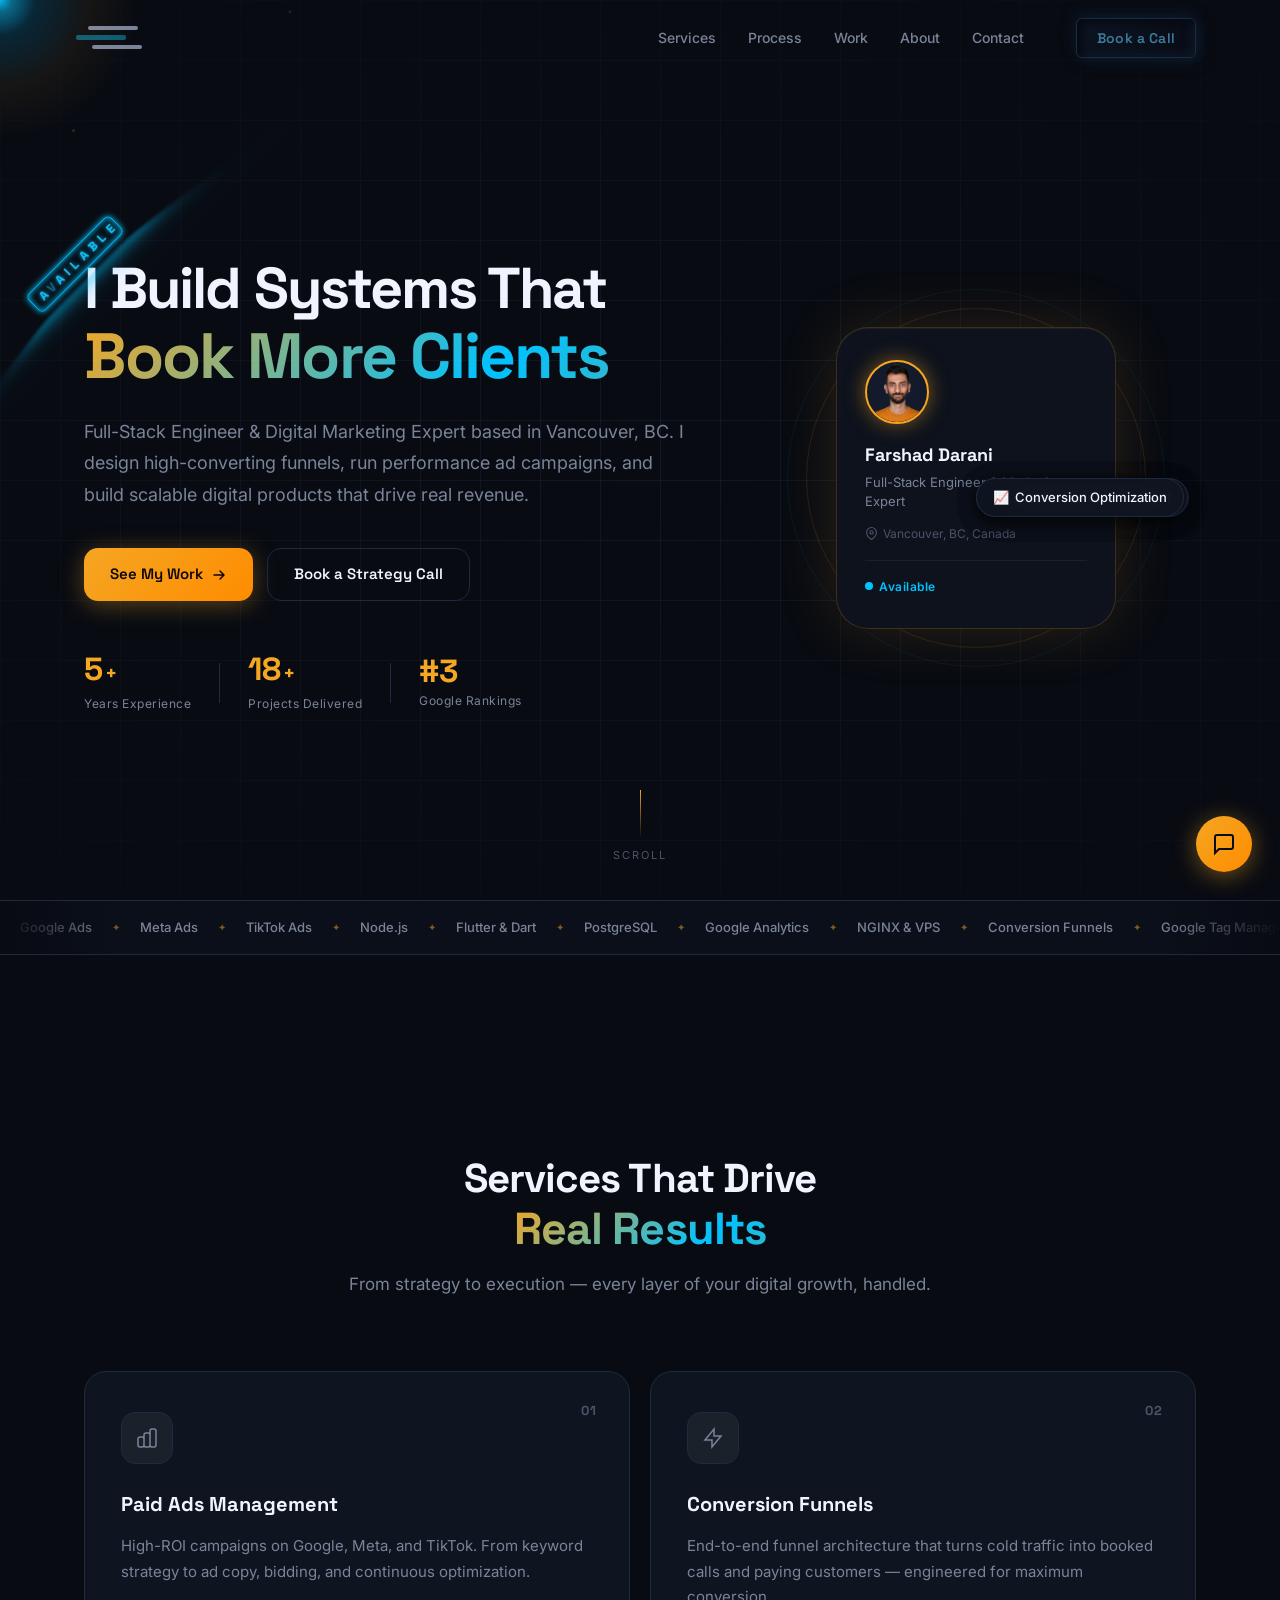
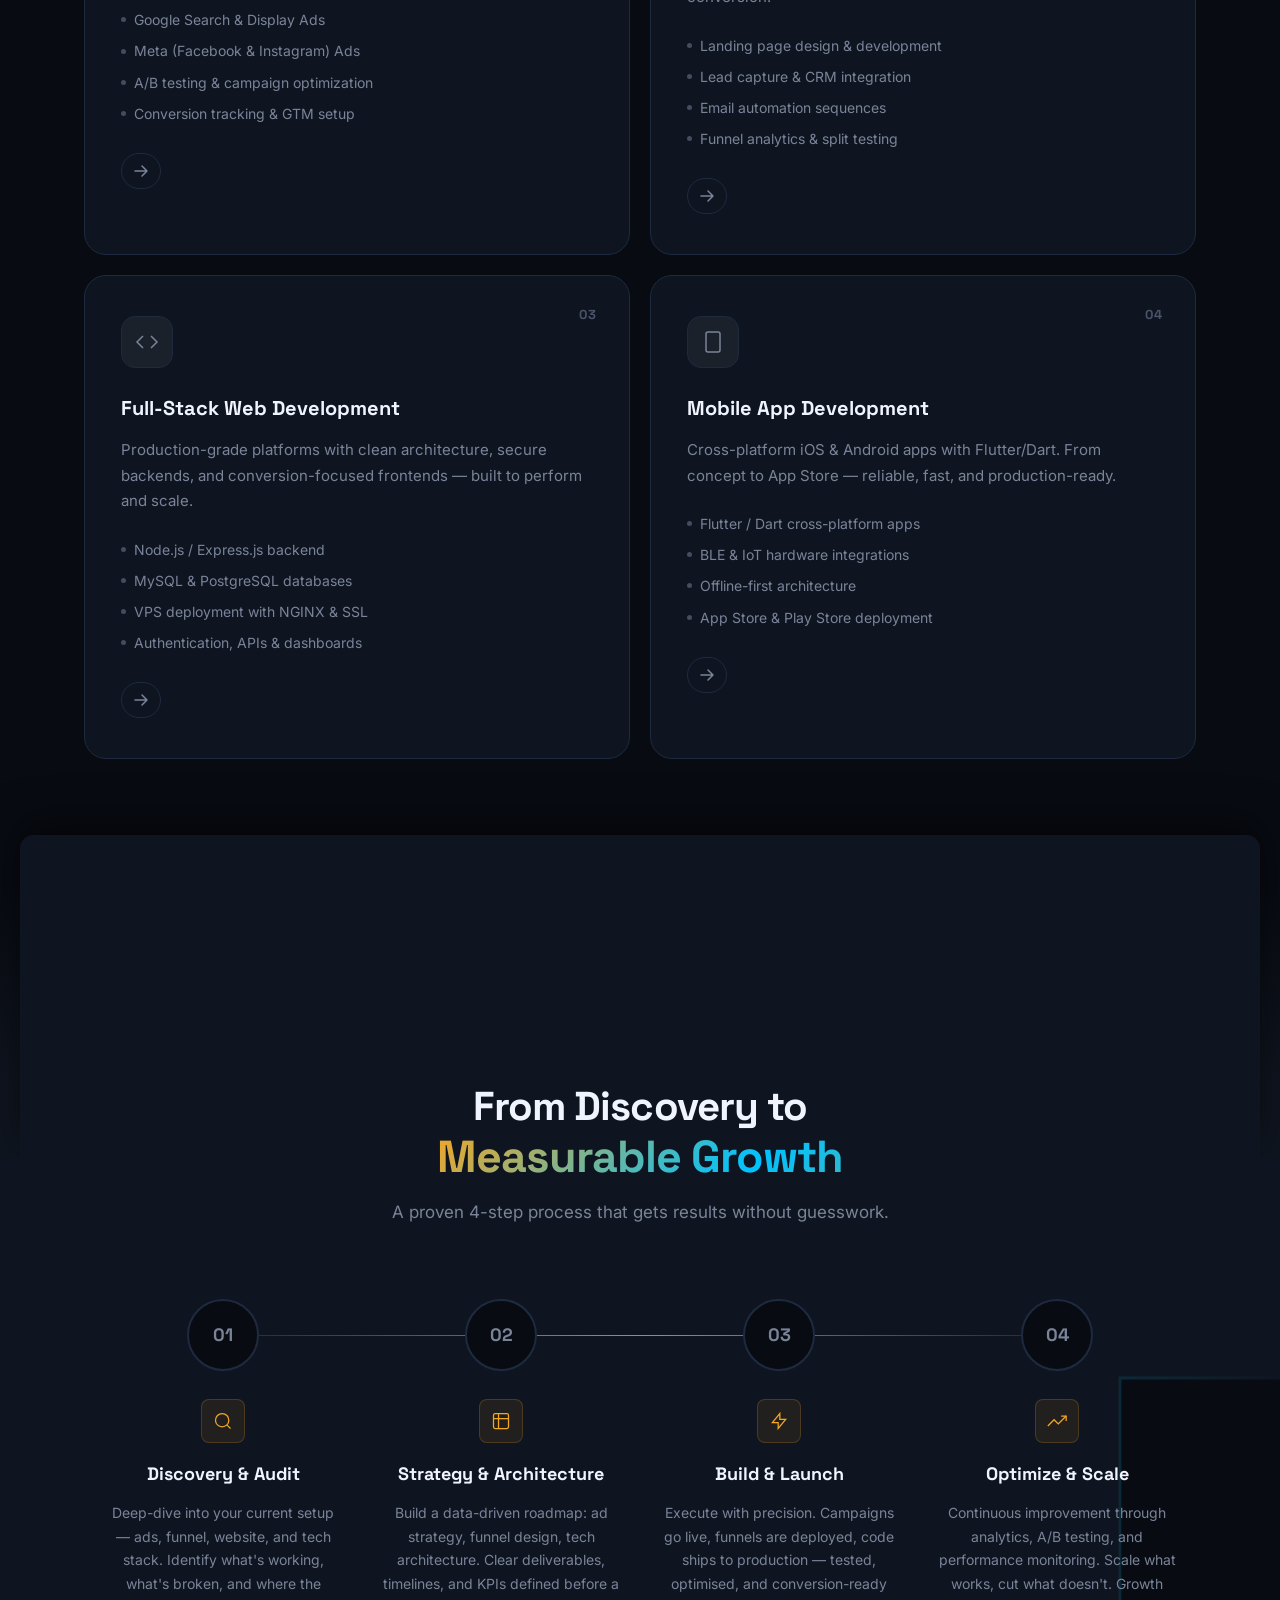
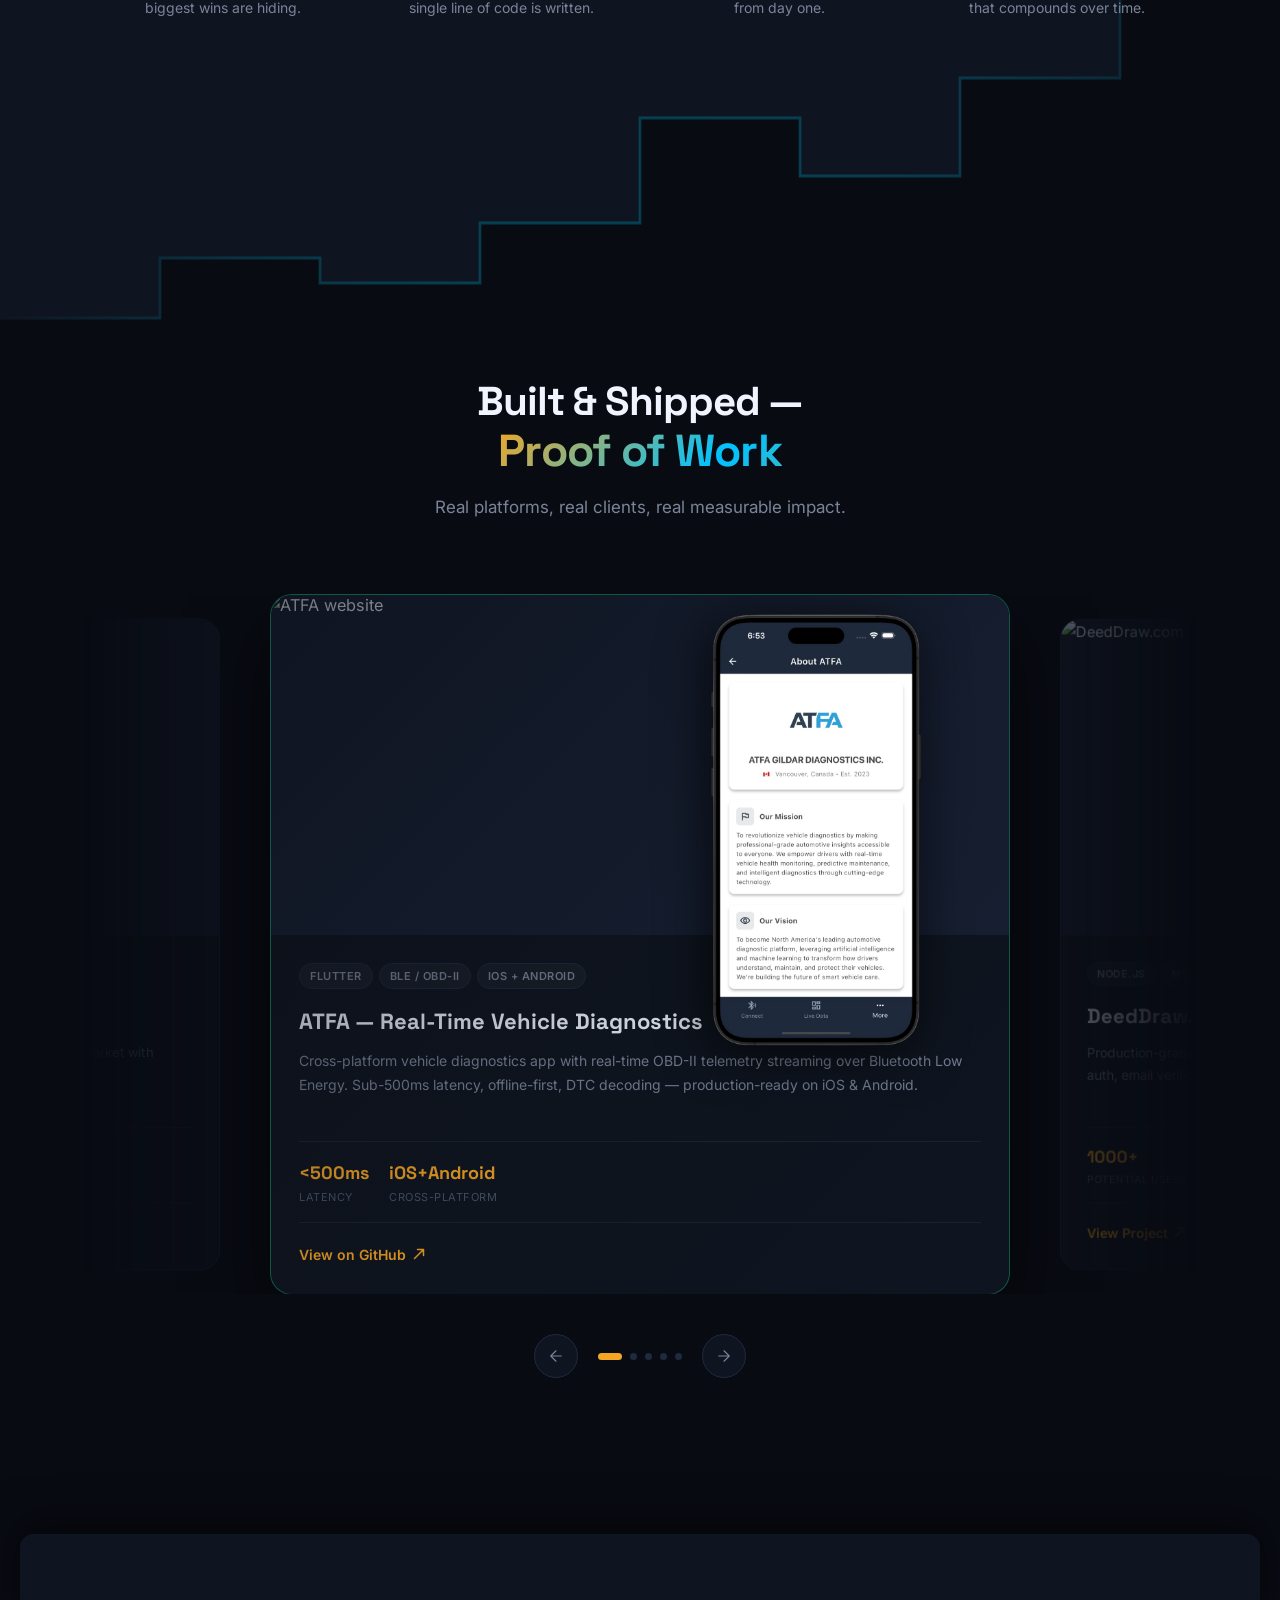
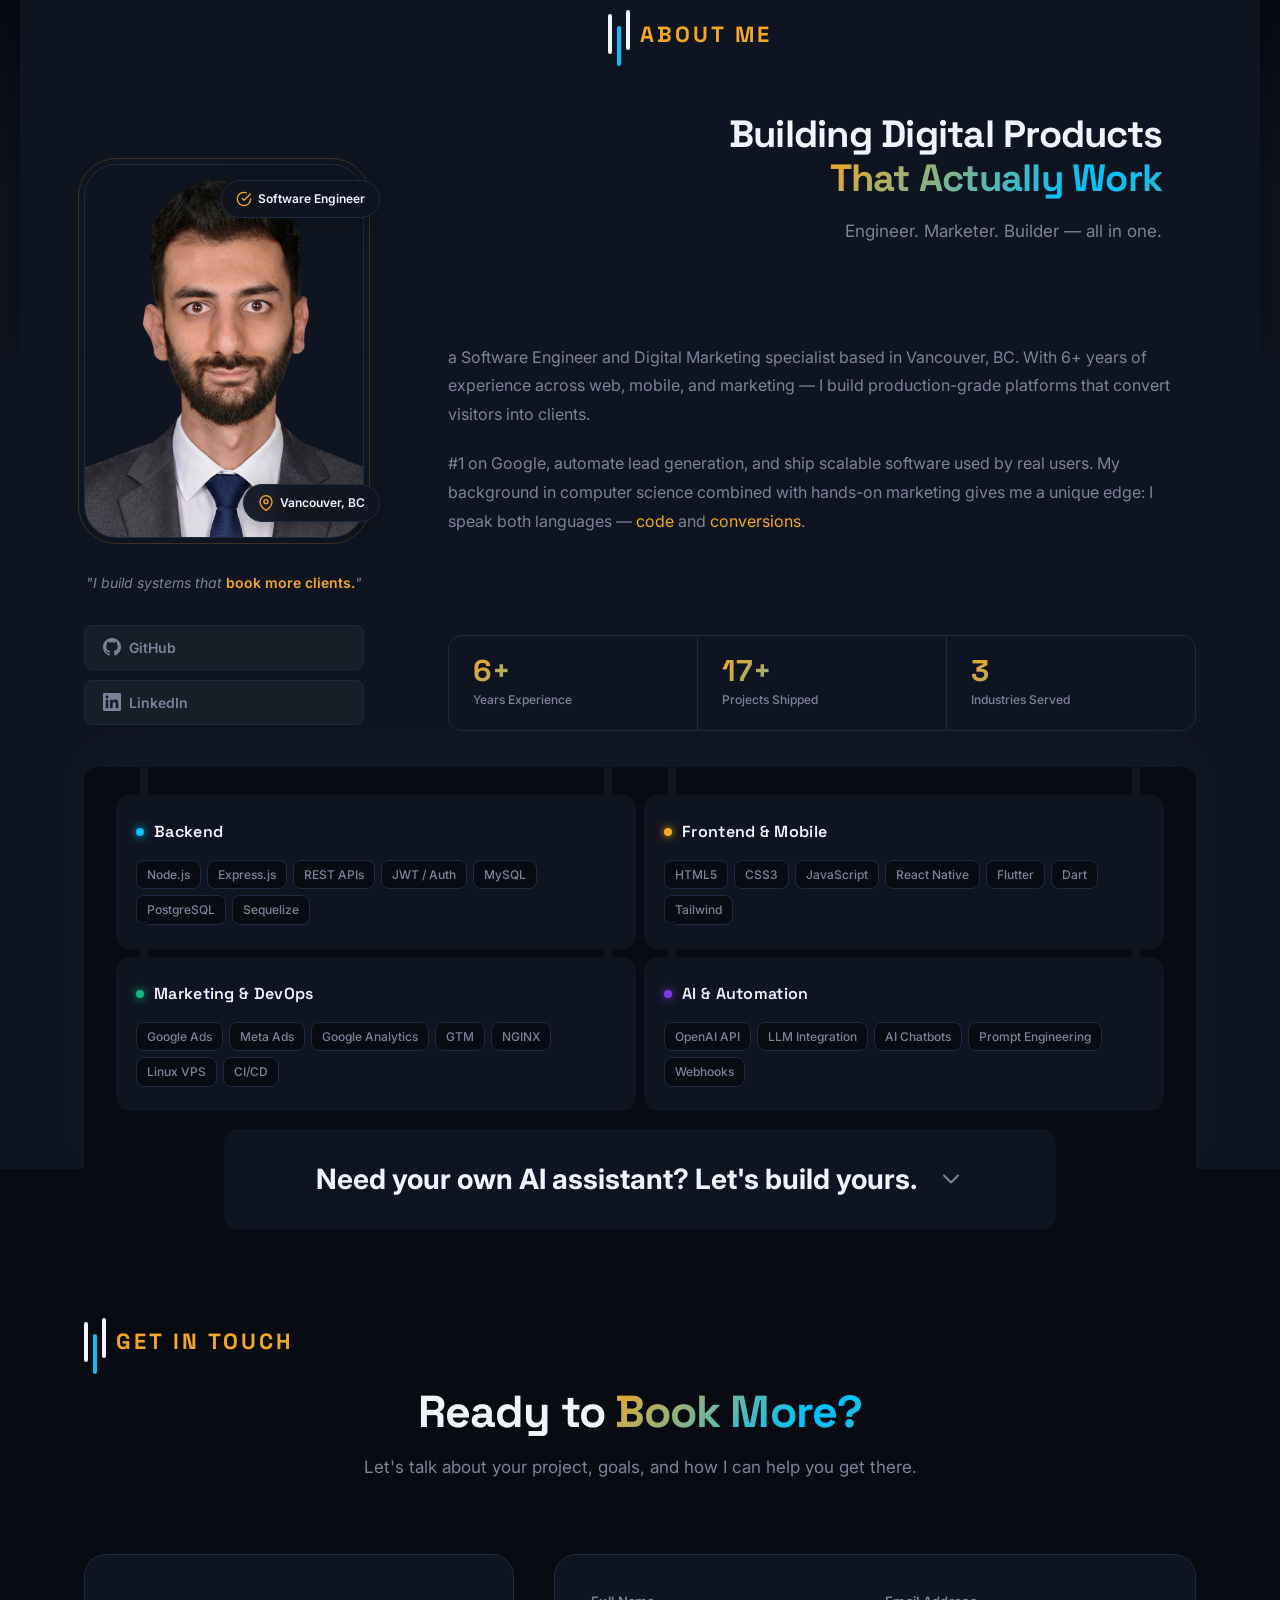
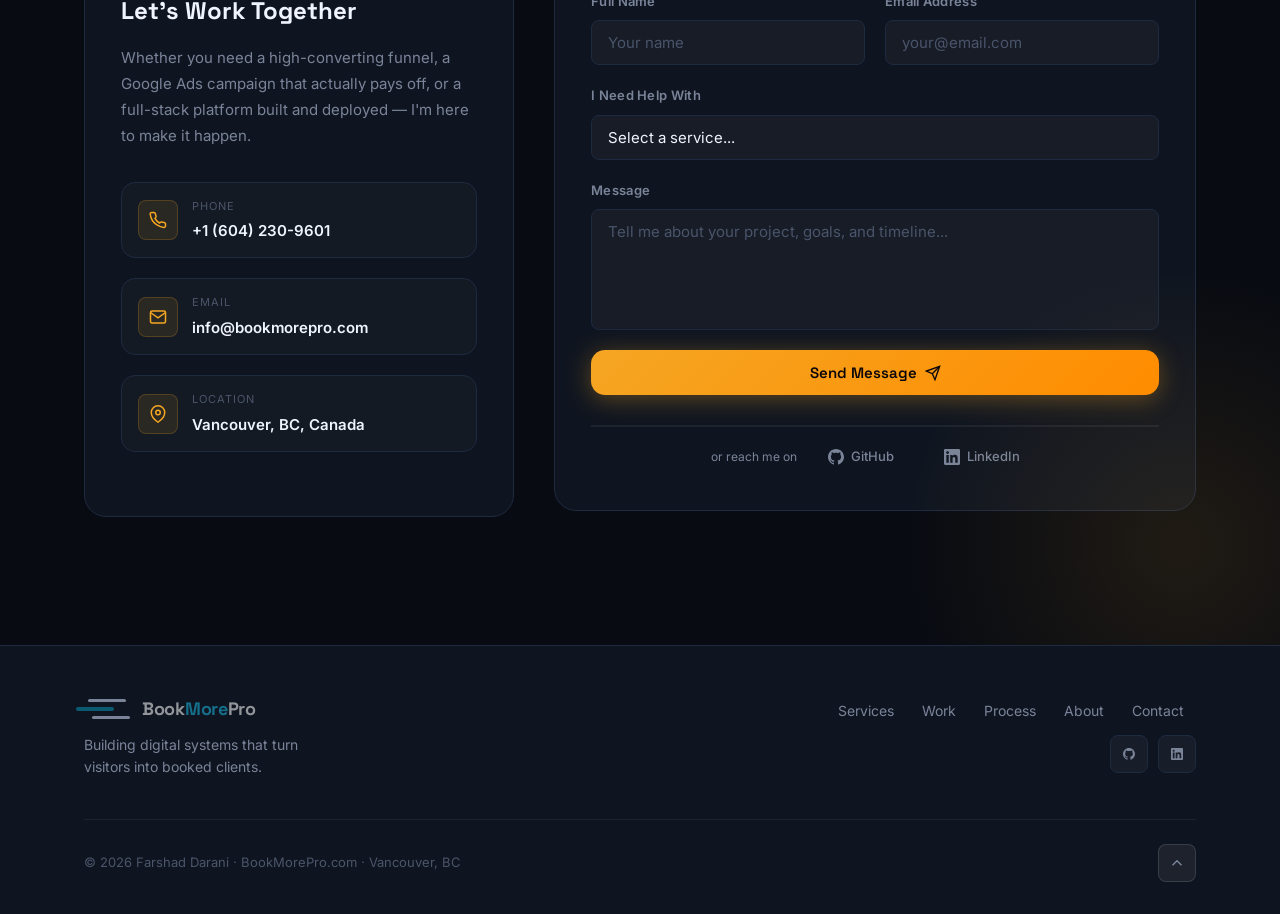
==== index.html @ 4f24ea34 "SEO: sharper title/description, og:site_name 'Book More Pro', JSON-LD structured data" ====
<!DOCTYPE html>
<html lang="en">
<head>
    <meta charset="UTF-8">
    <meta name="viewport" content="width=device-width, initial-scale=1.0">

    <!-- ── Primary SEO ── -->
    <title>BookMorePro | Convert Visitors Into Booked Clients — Vancouver</title>
    <meta name="description" content="Full-Stack Engineer & Digital Marketing Expert in Vancouver, BC. Google Ads campaigns, conversion funnels, web & mobile platforms, and AI integrations — built to grow your bookings.">
    <meta name="keywords" content="Full-Stack Developer Vancouver, Digital Marketing Expert, Google Ads Management, Conversion Funnel, React Native, Flutter, Node.js, AI Chatbot, BookMorePro">
    <meta name="author" content="Farshad Darani">
    <meta name="robots" content="index, follow">
    <link rel="canonical" href="https://bookmorepro.com/">

    <!-- ── Open Graph (Google, Facebook, LinkedIn preview) ── -->
    <meta property="og:type"         content="website">
    <meta property="og:url"          content="https://bookmorepro.com/">
    <meta property="og:title"        content="BookMorePro | Convert Visitors Into Booked Clients">
    <meta property="og:description"  content="Full-Stack Engineer & Digital Marketing Expert in Vancouver. Google Ads, funnels, web & mobile apps — engineered to grow your bookings.">
    <meta property="og:image"        content="https://bookmorepro.com/assets/images/og-image.png">
    <meta property="og:image:width"  content="1200">
    <meta property="og:image:height" content="630">
    <meta property="og:site_name"    content="Book More Pro">
    <meta property="og:locale"       content="en_CA">

    <!-- ── Twitter / X Card ── -->
    <meta name="twitter:card"        content="summary_large_image">
    <meta name="twitter:title"       content="BookMorePro | Convert Visitors Into Booked Clients">
    <meta name="twitter:description" content="Full-Stack Engineer & Digital Marketing Expert in Vancouver. Google Ads, funnels, web & mobile apps — engineered to grow your bookings.">
    <meta name="twitter:image"       content="https://bookmorepro.com/assets/images/og-image.png">

    <!-- ── Favicon ── -->
    <link rel="icon" type="image/svg+xml" href="assets/images/favicon.svg">
    <link rel="icon" type="image/png"     href="assets/images/favicon-32.png" sizes="32x32">
    <link rel="apple-touch-icon"          href="assets/images/favicon-180.png" sizes="180x180">
    <meta name="theme-color" content="#080B12">

    <!-- ── Structured Data — tells Google the site name and owner ── -->
    <script type="application/ld+json">
    {
      "@context": "https://schema.org",
      "@graph": [
        {
          "@type": "WebSite",
          "@id": "https://bookmorepro.com/#website",
          "name": "Book More Pro",
          "url": "https://bookmorepro.com/",
          "description": "Full-Stack Engineer & Digital Marketing Expert in Vancouver — Google Ads, funnels, web & mobile platforms built to grow your bookings."
        },
        {
          "@type": "Person",
          "@id": "https://bookmorepro.com/#person",
          "name": "Farshad Darani",
          "url": "https://bookmorepro.com/",
          "jobTitle": "Full-Stack Engineer & Digital Marketing Expert",
          "worksFor": { "@type": "Organization", "name": "Book More Pro" },
          "address": { "@type": "PostalAddress", "addressLocality": "Vancouver", "addressRegion": "BC", "addressCountry": "CA" },
          "sameAs": [
            "https://github.com/Farshad-Darani",
            "https://linkedin.com/in/farshad-darani"
          ]
        }
      ]
    }
    </script>

    <!-- Fonts -->
    <link rel="preconnect" href="https://fonts.googleapis.com">
    <link rel="preconnect" href="https://fonts.gstatic.com" crossorigin>
    <link href="https://fonts.googleapis.com/css2?family=Space+Grotesk:wght@300;400;500;600;700&family=Inter:wght@300;400;500;600&family=Bangers&display=swap" rel="stylesheet">

    <!-- AOS -->
    <link href="https://cdnjs.cloudflare.com/ajax/libs/aos/2.3.4/aos.css" rel="stylesheet">

    <!-- Styles -->
    <link rel="stylesheet" href="assets/css/style.css">
</head>
<body>

    <!-- Custom Cursor -->
    <div class="cursor" id="cursor"></div>
    <div class="cursor-follower" id="cursorFollower"></div>

    <!-- Page Loader -->
    <div class="loader" id="loader">
        <div class="loader__inner">
            <span class="loader__logo">BMP</span>
            <div class="loader__bar"><div class="loader__fill"></div></div>
        </div>
    </div>

    <!-- ============================================================
         NAVIGATION
    ============================================================ -->
    <nav class="nav" id="nav">
        <div class="container nav__container">
            <a href="#home" class="nav__logo">
                <div class="bar-logo">
                    <span class="bar-logo__bar"></span>
                    <span class="bar-logo__bar"></span>
                    <span class="bar-logo__bar"></span>
                </div>
            </a>
            <ul class="nav__links" id="navLinks">
                <li><a href="#services" class="nav__link">Services</a></li>
                <li><a href="#process" class="nav__link">Process</a></li>
                <li><a href="#work" class="nav__link">Work</a></li>
                <li><a href="#about" class="nav__link">About</a></li>
                <li><a href="#contact" class="nav__link">Contact</a></li>
            </ul>
            <div class="galaxy-button">
              <button onclick="document.getElementById('contact').scrollIntoView({behavior:'smooth'})">
                <span class="text">Book a Call</span>
              </button>
            </div>
            <button class="nav__hamburger" id="hamburger" aria-label="Toggle menu">
                <span></span>
                <span></span>
                <span></span>
            </button>
        </div>
    </nav>

    <!-- Mobile Menu -->
    <div class="mobile-menu" id="mobileMenu">
        <div class="mobile-menu__links">
            <a href="#services" class="mobile-menu__link">Services</a>
            <a href="#work" class="mobile-menu__link">Work</a>
            <a href="#process" class="mobile-menu__link">Process</a>
            <a href="#about" class="mobile-menu__link">About</a>
            <a href="#contact" class="mobile-menu__link">Contact</a>
            <a href="#contact" class="btn btn--primary mobile-menu__cta">Book a Strategy Call</a>
        </div>
    </div>

    <!-- ============================================================
         HERO
    ============================================================ -->
    <section class="hero" id="home">
        <!-- Animated Background -->
        <div class="hero__bg">
            <div class="hero__orb hero__orb--gold"></div>
            <div class="hero__orb hero__orb--cyan"></div>
            <div class="hero__orb hero__orb--purple"></div>
            <div class="hero__grid"></div>
            <canvas class="hero__canvas" id="heroCanvas"></canvas>
        </div>

        <div class="container hero__container">
            <!-- Left : Content -->
            <div class="hero__content">
                <div class="hero__available-wrap">
                    <button data-aos="fade-down" data-aos-delay="200" class="glowing-btn" onclick="document.getElementById('contact').scrollIntoView({behavior:'smooth'})">
                        <span class="glowing-txt">A<span class="faulty-letter">V</span>AILABLE</span>
                    </button>
                </div>

                <h1 class="hero__title" data-aos="fade-up" data-aos-delay="300">
                    <span style="font-size: 0.9em;">I Build Systems That</span><br>
                    <span class="gradient-text">Book More Clients</span>
                </h1>

                <p class="hero__subtitle" data-aos="fade-up" data-aos-delay="400">
                    Full-Stack Engineer &amp; Digital Marketing Expert based in Vancouver, BC.
                    I design high-converting funnels, run performance ad campaigns, and build
                    scalable digital products that drive real revenue.
                </p>

                <div class="hero__ctas" data-aos="fade-up" data-aos-delay="500">
                    <a href="#work" class="btn btn--primary">
                        <span>See My Work</span>
                        <svg width="16" height="16" viewBox="0 0 16 16" fill="none" aria-hidden="true">
                            <path d="M3 8H13M13 8L9 4M13 8L9 12" stroke="currentColor" stroke-width="1.5" stroke-linecap="round" stroke-linejoin="round"/>
                        </svg>
                    </a>
                    <a href="#contact" class="btn btn--outline">
                        <span>Book a Strategy Call</span>
                    </a>
                </div>

                <div class="hero__stats" data-aos="fade-up" data-aos-delay="600">
                    <div class="hero__stat">
                        <div class="hero__stat-num-wrap">
                            <span class="hero__stat-num" data-count="6">0</span><span class="hero__stat-suffix">+</span>
                        </div>
                        <span class="hero__stat-label">Years Experience</span>
                    </div>
                    <div class="hero__stat-divider"></div>
                    <div class="hero__stat">
                        <div class="hero__stat-num-wrap">
                            <span class="hero__stat-num" data-count="20">0</span><span class="hero__stat-suffix">+</span>
                        </div>
                        <span class="hero__stat-label">Projects Delivered</span>
                    </div>
                    <div class="hero__stat-divider"></div>
                    <div class="hero__stat">
                        <div class="hero__stat-num-wrap">
                            <span class="hero__stat-num" data-count="1" data-from="20" data-prefix="#">20</span>
                        </div>
                        <span class="hero__stat-label">Google Rankings</span>
                    </div>
                </div>
            </div>

            <!-- Right : Visual -->
            <div class="hero__visual" data-aos="fade-left" data-aos-delay="400">
                <!-- Main Profile Card -->
                <div class="hero__card">
                    <div class="hero__avatar">
                        <img src="assets/images/Farshad-Darani.png" alt="Farshad Darani" class="hero__avatar-img">
                    </div>
                    <div class="hero__card-info">
                        <h3 class="hero__card-name">Farshad Darani</h3>
                        <p class="hero__card-role">Full-Stack Engineer &amp; Marketing Expert</p>
                        <div class="hero__card-location">
                            <svg width="13" height="13" viewBox="0 0 24 24" fill="none" stroke="currentColor" stroke-width="2" aria-hidden="true">
                                <path d="M21 10c0 7-9 13-9 13s-9-6-9-13a9 9 0 0 1 18 0z"/>
                                <circle cx="12" cy="10" r="3"/>
                            </svg>
                            Vancouver, BC, Canada
                        </div>
                    </div>
                    <div class="hero__card-status">
                        <span class="hero__status-dot"></span>
                        Available
                    </div>
                </div>

                <!-- Floating Skill Tags (orbiting) -->
                <div class="hero__orbit">
                    <div class="hero__tag hero__tag--1">
                        <span>⚡</span> Google Ads Management
                    </div>
                    <div class="hero__tag hero__tag--2">
                        <span>💻</span> Full-Stack Development
                    </div>
                    <div class="hero__tag hero__tag--3">
                        <span>📱</span> Mobile App Development
                    </div>
                    <div class="hero__tag hero__tag--4">
                        <span>📈</span> Conversion Optimization
                    </div>
                </div>

                <!-- Decorative Ring -->
                <div class="hero__ring"></div>
            </div>
        </div>

        <!-- Scroll Indicator -->
        <div class="hero__scroll-indicator">
            <div class="hero__scroll-line"></div>
            <span>Scroll</span>
        </div>
    </section>

    <!-- ============================================================
         TRUST BAR
    ============================================================ -->
    <div class="trust-bar">
        <div class="trust-bar__track">
            <div class="trust-bar__items" id="trustItems">
                <span class="trust-bar__item">Google Ads</span>
                <span class="trust-bar__sep">✦</span>
                <span class="trust-bar__item">Meta Ads</span>
                <span class="trust-bar__sep">✦</span>
                <span class="trust-bar__item">TikTok Ads</span>
                <span class="trust-bar__sep">✦</span>
                <span class="trust-bar__item">Node.js</span>
                <span class="trust-bar__sep">✦</span>
                <span class="trust-bar__item">Flutter &amp; Dart</span>
                <span class="trust-bar__sep">✦</span>
                <span class="trust-bar__item">PostgreSQL</span>
                <span class="trust-bar__sep">✦</span>
                <span class="trust-bar__item">Google Analytics</span>
                <span class="trust-bar__sep">✦</span>
                <span class="trust-bar__item">NGINX &amp; VPS</span>
                <span class="trust-bar__sep">✦</span>
                <span class="trust-bar__item">Conversion Funnels</span>
                <span class="trust-bar__sep">✦</span>
                <span class="trust-bar__item">Google Tag Manager</span>
                <span class="trust-bar__sep">✦</span>
                <span class="trust-bar__item">React Native</span>
                <span class="trust-bar__sep">✦</span>
                <span class="trust-bar__item">REST APIs</span>
                <span class="trust-bar__sep">✦</span>
                <span class="trust-bar__item">MySQL</span>
                <span class="trust-bar__sep">✦</span>
                <span class="trust-bar__item">OpenAI API</span>
                <span class="trust-bar__sep">✦</span>
                <span class="trust-bar__item">AI Chatbots</span>
                <span class="trust-bar__sep">✦</span>
                <span class="trust-bar__item">LLM Integration</span>
                <span class="trust-bar__sep">✦</span>
                <!-- Duplicate for seamless loop -->
                <span class="trust-bar__item">Google Ads</span>
                <span class="trust-bar__sep">✦</span>
                <span class="trust-bar__item">Meta Ads</span>
                <span class="trust-bar__sep">✦</span>
                <span class="trust-bar__item">TikTok Ads</span>
                <span class="trust-bar__sep">✦</span>
                <span class="trust-bar__item">Node.js</span>
                <span class="trust-bar__sep">✦</span>
                <span class="trust-bar__item">Flutter &amp; Dart</span>
                <span class="trust-bar__sep">✦</span>
                <span class="trust-bar__item">PostgreSQL</span>
                <span class="trust-bar__sep">✦</span>
                <span class="trust-bar__item">Google Analytics</span>
                <span class="trust-bar__sep">✦</span>
                <span class="trust-bar__item">NGINX &amp; VPS</span>
                <span class="trust-bar__sep">✦</span>
                <span class="trust-bar__item">Conversion Funnels</span>
                <span class="trust-bar__sep">✦</span>
                <span class="trust-bar__item">Google Tag Manager</span>
                <span class="trust-bar__sep">✦</span>
                <span class="trust-bar__item">React Native</span>
                <span class="trust-bar__sep">✦</span>
                <span class="trust-bar__item">REST APIs</span>
                <span class="trust-bar__sep">✦</span>
                <span class="trust-bar__item">MySQL</span>
                <span class="trust-bar__sep">✦</span>
                <span class="trust-bar__item">OpenAI API</span>
                <span class="trust-bar__sep">✦</span>
                <span class="trust-bar__item">AI Chatbots</span>
                <span class="trust-bar__sep">✦</span>
                <span class="trust-bar__item">LLM Integration</span>
                <span class="trust-bar__sep">✦</span>
            </div>
        </div>
    </div>

    <!-- ============================================================
         SERVICES
    ============================================================ -->
    <section class="services" id="services">
        <div class="container">
            <div class="bar-reveal" id="barRevealServices">
                <div class="bar-reveal__bars">
                    <span class="bar-reveal__bar"></span>
                    <span class="bar-reveal__bar"></span>
                    <span class="bar-reveal__bar"></span>
                </div>
                <span class="bar-reveal__text">What I Do</span>
            </div>
            <div class="section-header">
                <h2 class="section-title" data-aos="fade-up" data-aos-delay="100"><span style="font-size:0.9em;">Services That Drive</span><br><span class="gradient-text">Real Results</span></h2>
                <p class="section-subtitle" data-aos="fade-up" data-aos-delay="200">From strategy to execution — every layer of your digital growth, handled.</p>
            </div>

            <div class="services__grid">

                <div class="service-card" data-aos="fade-up" data-aos-delay="100" data-tilt>
                    <div class="service-card__glow"></div>
                    <div class="service-card__icon">
                        <svg viewBox="0 0 24 24" fill="none" stroke="currentColor" stroke-width="1.5" aria-hidden="true">
                            <path d="M9 19v-6a2 2 0 00-2-2H5a2 2 0 00-2 2v6a2 2 0 002 2h2a2 2 0 002-2zm0 0V9a2 2 0 012-2h2a2 2 0 012 2v10m-6 0a2 2 0 002 2h2a2 2 0 002-2m0 0V5a2 2 0 012-2h2a2 2 0 012 2v14a2 2 0 01-2 2h-2a2 2 0 01-2-2z"/>
                        </svg>
                    </div>
                    <span class="service-card__num">01</span>
                    <h3 class="service-card__title">Paid Ads Management</h3>
                    <p class="service-card__desc">High-ROI campaigns on Google, Meta, and TikTok. From keyword strategy to ad copy, bidding, and continuous optimization.</p>
                    <ul class="service-card__list">
                        <li>Google Search &amp; Display Ads</li>
                        <li>Meta (Facebook &amp; Instagram) Ads</li>
                        <li>A/B testing &amp; campaign optimization</li>
                        <li>Conversion tracking &amp; GTM setup</li>
                    </ul>
                    <a href="#contact" class="service-card__arrow">
                        <span class="service-card__arrow-label">Let's Talk</span>
                        <svg width="18" height="18" viewBox="0 0 18 18" fill="none" aria-hidden="true">
                            <path d="M3 9H15M15 9L10 4M15 9L10 14" stroke="currentColor" stroke-width="1.5" stroke-linecap="round" stroke-linejoin="round"/>
                        </svg>
                    </a>
                </div>

                <div class="service-card service-card--featured" data-aos="fade-up" data-aos-delay="200" data-tilt>
                    <div class="service-card__glow"></div>
                    <div class="service-card__icon">
                        <svg viewBox="0 0 24 24" fill="none" stroke="currentColor" stroke-width="1.5" aria-hidden="true">
                            <path d="M13 10V3L4 14h7v7l9-11h-7z"/>
                        </svg>
                    </div>
                    <span class="service-card__num">02</span>
                    <h3 class="service-card__title">Conversion Funnels</h3>
                    <p class="service-card__desc">End-to-end funnel architecture that turns cold traffic into booked calls and paying customers — engineered for maximum conversion.</p>
                    <ul class="service-card__list">
                        <li>Landing page design &amp; development</li>
                        <li>Lead capture &amp; CRM integration</li>
                        <li>Email automation sequences</li>
                        <li>Funnel analytics &amp; split testing</li>
                    </ul>
                    <a href="#contact" class="service-card__arrow">
                        <span class="service-card__arrow-label">Let's Talk</span>
                        <svg width="18" height="18" viewBox="0 0 18 18" fill="none" aria-hidden="true">
                            <path d="M3 9H15M15 9L10 4M15 9L10 14" stroke="currentColor" stroke-width="1.5" stroke-linecap="round" stroke-linejoin="round"/>
                        </svg>
                    </a>
                </div>

                <div class="service-card" data-aos="fade-up" data-aos-delay="300" data-tilt>
                    <div class="service-card__glow"></div>
                    <div class="service-card__icon">
                        <svg viewBox="0 0 24 24" fill="none" stroke="currentColor" stroke-width="1.5" aria-hidden="true">
                            <polyline points="16 18 22 12 16 6"/>
                            <polyline points="8 6 2 12 8 18"/>
                        </svg>
                    </div>
                    <span class="service-card__num">03</span>
                    <h3 class="service-card__title">Full-Stack Web Development</h3>
                    <p class="service-card__desc">Production-grade platforms with clean architecture, secure backends, and conversion-focused frontends — built to perform and scale.</p>
                    <ul class="service-card__list">
                        <li>Node.js / Express.js backend</li>
                        <li>MySQL &amp; PostgreSQL databases</li>
                        <li>VPS deployment with NGINX &amp; SSL</li>
                        <li>Authentication, APIs &amp; dashboards</li>
                    </ul>
                    <a href="#contact" class="service-card__arrow">
                        <span class="service-card__arrow-label">Let's Talk</span>
                        <svg width="18" height="18" viewBox="0 0 18 18" fill="none" aria-hidden="true">
                            <path d="M3 9H15M15 9L10 4M15 9L10 14" stroke="currentColor" stroke-width="1.5" stroke-linecap="round" stroke-linejoin="round"/>
                        </svg>
                    </a>
                </div>

                <div class="service-card" data-aos="fade-up" data-aos-delay="400" data-tilt>
                    <div class="service-card__glow"></div>
                    <div class="service-card__icon">
                        <svg viewBox="0 0 24 24" fill="none" stroke="currentColor" stroke-width="1.5" aria-hidden="true">
                            <rect x="5" y="2" width="14" height="20" rx="2" ry="2"/>
                            <line x1="12" y1="18" x2="12.01" y2="18"/>
                        </svg>
                    </div>
                    <span class="service-card__num">04</span>
                    <h3 class="service-card__title">Mobile App Development</h3>
                    <p class="service-card__desc">Cross-platform iOS &amp; Android apps with Flutter/Dart. From concept to App Store — reliable, fast, and production-ready.</p>
                    <ul class="service-card__list">
                        <li>Flutter / Dart cross-platform apps</li>
                        <li>BLE &amp; IoT hardware integrations</li>
                        <li>Offline-first architecture</li>
                        <li>App Store &amp; Play Store deployment</li>
                    </ul>
                    <a href="#contact" class="service-card__arrow">
                        <span class="service-card__arrow-label">Let's Talk</span>
                        <svg width="18" height="18" viewBox="0 0 18 18" fill="none" aria-hidden="true">
                            <path d="M3 9H15M15 9L10 4M15 9L10 14" stroke="currentColor" stroke-width="1.5" stroke-linecap="round" stroke-linejoin="round"/>
                        </svg>
                    </a>
                </div>

            </div>
        </div>
    </section>

    <!-- ============================================================
         PROCESS
    ============================================================ -->
    <section class="process" id="process">
        <div class="container">
            <div class="process__content" data-aos="fade-up" data-aos-delay="100">
                <div class="bar-reveal" id="barRevealProcess">
                    <div class="bar-reveal__bars">
                        <span class="bar-reveal__bar"></span>
                        <span class="bar-reveal__bar"></span>
                        <span class="bar-reveal__bar"></span>
                    </div>
                    <span class="bar-reveal__text">How It Works</span>
                </div>
            </div>
            <div class="section-header">
                <h2 class="section-title" data-aos="fade-up" data-aos-delay="100"><span style="font-size:0.9em;">From Discovery to</span><br><span class="gradient-text">Measurable Growth</span></h2>
                <p class="section-subtitle" data-aos="fade-up" data-aos-delay="200">A proven 4-step process that gets results without guesswork.</p>
            </div>

            <div class="process__timeline">
                <div class="process__line"></div>

                <div class="process__step">
                    <div class="process__step-num" data-aos="fade-right" data-aos-delay="100">01</div>
                    <div class="process__step-body" data-aos="fade-up" data-aos-delay="200">
                        <div class="process__step-icon">
                            <svg viewBox="0 0 24 24" fill="none" stroke="currentColor" stroke-width="1.5" aria-hidden="true">
                                <circle cx="11" cy="11" r="8"/>
                                <line x1="21" y1="21" x2="16.65" y2="16.65"/>
                            </svg>
                        </div>
                        <h3>Discovery &amp; Audit</h3>
                        <p>Deep-dive into your current setup — ads, funnel, website, and tech stack. Identify what's working, what's broken, and where the biggest wins are hiding.</p>
                    </div>
                </div>

                <div class="process__step">
                    <div class="process__step-num" data-aos="fade-right" data-aos-delay="200">02</div>
                    <div class="process__step-body" data-aos="fade-up" data-aos-delay="300">
                        <div class="process__step-icon">
                            <svg viewBox="0 0 24 24" fill="none" stroke="currentColor" stroke-width="1.5" aria-hidden="true">
                                <path d="M9 3H5a2 2 0 0 0-2 2v4m6-6h10a2 2 0 0 1 2 2v4M9 3v18m0 0h10a2 2 0 0 0 2-2V9M9 21H5a2 2 0 0 1-2-2V9m0 0h18"/>
                            </svg>
                        </div>
                        <h3>Strategy &amp; Architecture</h3>
                        <p>Build a data-driven roadmap: ad strategy, funnel design, tech architecture. Clear deliverables, timelines, and KPIs defined before a single line of code is written.</p>
                    </div>
                </div>

                <div class="process__step">
                    <div class="process__step-num" data-aos="fade-right" data-aos-delay="300">03</div>
                    <div class="process__step-body" data-aos="fade-up" data-aos-delay="400">
                        <div class="process__step-icon">
                            <svg viewBox="0 0 24 24" fill="none" stroke="currentColor" stroke-width="1.5" aria-hidden="true">
                                <path d="M13 10V3L4 14h7v7l9-11h-7z"/>
                            </svg>
                        </div>
                        <h3>Build &amp; Launch</h3>
                        <p>Execute with precision. Campaigns go live, funnels are deployed, code ships to production — tested, optimised, and conversion-ready from day one.</p>
                    </div>
                </div>

                <div class="process__step">
                    <div class="process__step-num" data-aos="fade-right" data-aos-delay="400">04</div>
                    <div class="process__step-body" data-aos="fade-up" data-aos-delay="500">
                        <div class="process__step-icon">
                            <svg viewBox="0 0 24 24" fill="none" stroke="currentColor" stroke-width="1.5" aria-hidden="true">
                                <polyline points="23 6 13.5 15.5 8.5 10.5 1 18"/>
                                <polyline points="17 6 23 6 23 12"/>
                            </svg>
                        </div>
                        <h3>Optimize &amp; Scale</h3>
                        <p>Continuous improvement through analytics, A/B testing, and performance monitoring. Scale what works, cut what doesn't. Growth that compounds over time.</p>
                    </div>
                </div>
            </div>
        </div>
        <!-- chart shape at section bottom, filled with bg color to cut into process -->
        <svg class="process__chart-cut" xmlns="http://www.w3.org/2000/svg" viewBox="0 0 1440 800" preserveAspectRatio="none" aria-hidden="true">
          <defs>
            <linearGradient id="chartLineGrad" x1="0" y1="0" x2="1" y2="0">
              <stop offset="0%"   stop-color="#0F1520" stop-opacity="1"/>
              <stop offset="45%"  stop-color="#006E8A" stop-opacity="0.5"/>
              <stop offset="55%"  stop-color="#006E8A" stop-opacity="0.5"/>
              <stop offset="100%" stop-color="#0F1520" stop-opacity="1"/>
            </linearGradient>
          </defs>
          <polygon
            fill="#080B12"
            points="0,800 1440,800 1440,220 1260,220 1260,520 1080,520 1080,618 900,618 900,560 720,560 720,665 540,665 540,725 360,725 360,700 180,700 180,760 0,760"
          />
          <polyline
            fill="none"
            stroke="url(#chartLineGrad)"
            stroke-width="3"
            points="0,760 180,760 180,700 360,700 360,725 540,725 540,665 720,665 720,560 900,560 900,618 1080,618 1080,520 1260,520 1260,220 1440,220"
          />
        </svg>
    </section>

    <!-- ============================================================
         WORK / PORTFOLIO
    ============================================================ -->
    <section class="work" id="work">
        <div class="container">
            <div class="bar-reveal" id="barRevealWork">
                <div class="bar-reveal__bars">
                    <span class="bar-reveal__bar"></span>
                    <span class="bar-reveal__bar"></span>
                    <span class="bar-reveal__bar"></span>
                </div>
                <span class="bar-reveal__text">Proof of Work</span>
            </div>
            <div class="section-header">
                <h2 class="section-title" data-aos="fade-up" data-aos-delay="100"><span style="font-size:0.9em;">Built &amp; Shipped —</span><br><span class="gradient-text">Proof of Work</span></h2>
                <p class="section-subtitle" data-aos="fade-up" data-aos-delay="200">Real platforms, real clients, real measurable impact.</p>
            </div>

            <div class="work__slider" id="workSlider" data-aos="fade-up" data-aos-delay="300" data-aos-duration="800">
                <div class="work__track" id="workTrack">

                    <!-- Slide 1: ATFA -->
                    <div class="work-slide work-slide--atfa" style="--card-accent: #10B981">
                        <div class="work-slide__img-wrap">
                            <img src="assets/images/atfa-web.png" alt="ATFA website" loading="lazy" class="work-slide__img">
                        </div>
                        <img src="assets/images/atfa.png" alt="ATFA phone mockup" loading="lazy" class="work-slide__phone">
                        <div class="work-slide__body">
                            <div class="work-slide__tags">
                                <span>Flutter</span><span>BLE / OBD-II</span><span>iOS + Android</span>
                            </div>
                            <h3 class="work-slide__title">ATFA — Real-Time Vehicle Diagnostics</h3>
                            <p class="work-slide__desc">Cross-platform vehicle diagnostics app with real-time OBD-II telemetry streaming over Bluetooth Low Energy. Sub-500ms latency, offline-first, DTC decoding — production-ready on iOS &amp; Android.</p>
                            <div class="work-slide__metrics">
                                <div class="work-slide__metric">
                                    <span class="work-slide__metric-val">&lt;500ms</span>
                                    <span class="work-slide__metric-label">Latency</span>
                                </div>
                                <div class="work-slide__metric">
                                    <span class="work-slide__metric-val">iOS+Android</span>
                                    <span class="work-slide__metric-label">Cross-Platform</span>
                                </div>
                            </div>
                            <a href="https://github.com/Farshad-Darani/ATFA-Mobile-App" target="_blank" rel="noopener noreferrer" class="work-slide__link">
                                View on GitHub
                                <svg width="14" height="14" viewBox="0 0 14 14" fill="none" aria-hidden="true"><path d="M2.5 11.5L11.5 2.5M11.5 2.5H5.5M11.5 2.5V8.5" stroke="currentColor" stroke-width="1.5" stroke-linecap="round" stroke-linejoin="round"/></svg>
                            </a>
                        </div>
                    </div>

                    <!-- Slide 2: DeedDraw -->
                    <div class="work-slide" style="--card-accent: #F5A623">
                        <div class="work-slide__img-wrap">
                            <img src="assets/images/DeedDraw.png" alt="DeedDraw.com" loading="lazy" class="work-slide__img">
                        </div>
                        <div class="work-slide__body">
                            <div class="work-slide__tags">
                                <span>Node.js</span><span>MySQL</span><span>Full-Stack</span><span>VPS / NGINX</span>
                            </div>
                            <h3 class="work-slide__title">DeedDraw.com</h3>
                            <p class="work-slide__desc">Production-grade real estate rewards platform supporting 1,000+ potential users. Full-stack with secure auth, email verification, admin dashboards, referral tracking, and automated certificate generation.</p>
                            <div class="work-slide__metrics">
                                <div class="work-slide__metric">
                                    <span class="work-slide__metric-val">1000+</span>
                                    <span class="work-slide__metric-label">Potential Users</span>
                                </div>
                                <div class="work-slide__metric">
                                    <span class="work-slide__metric-val">Live</span>
                                    <span class="work-slide__metric-label">Production</span>
                                </div>
                                <div class="work-slide__metric">
                                    <span class="work-slide__metric-val">Full</span>
                                    <span class="work-slide__metric-label">Auth + Admin</span>
                                </div>
                            </div>
                            <a href="https://deedDraw.com" target="_blank" rel="noopener noreferrer" class="work-slide__link">
                                View Project
                                <svg width="14" height="14" viewBox="0 0 14 14" fill="none" aria-hidden="true"><path d="M2.5 11.5L11.5 2.5M11.5 2.5H5.5M11.5 2.5V8.5" stroke="currentColor" stroke-width="1.5" stroke-linecap="round" stroke-linejoin="round"/></svg>
                            </a>
                        </div>
                    </div>

                    <!-- Slide 3: DejaVu -->
                    <div class="work-slide" style="--card-accent: #00C2FF">
                        <div class="work-slide__img-wrap">
                            <img src="assets/images/Dejavu.png" alt="DejaVu Home Remodeling" loading="lazy" class="work-slide__img">
                        </div>
                        <div class="work-slide__body">
                            <div class="work-slide__tags">
                                <span>Google Ads</span><span>SEO</span><span>GTM</span>
                            </div>
                            <h3 class="work-slide__title">DejaVu Home Remodeling</h3>
                            <p class="work-slide__desc">High-performance marketing website achieving #1 ranking in California through strategic Google Ads campaigns with conversion-focused UI and full analytics setup.</p>
                            <div class="work-slide__metrics">
                                <div class="work-slide__metric">
                                    <span class="work-slide__metric-val">#1</span>
                                    <span class="work-slide__metric-label">Google Ranking</span>
                                </div>
                                <div class="work-slide__metric">
                                    <span class="work-slide__metric-val">CA</span>
                                    <span class="work-slide__metric-label">Market</span>
                                </div>
                            </div>
                            <a href="https://dejavuhomeremodeling.com" target="_blank" rel="noopener noreferrer" class="work-slide__link">
                                View Project
                                <svg width="14" height="14" viewBox="0 0 14 14" fill="none" aria-hidden="true"><path d="M2.5 11.5L11.5 2.5M11.5 2.5H5.5M11.5 2.5V8.5" stroke="currentColor" stroke-width="1.5" stroke-linecap="round" stroke-linejoin="round"/></svg>
                            </a>
                        </div>
                    </div>

                    <!-- Slide 4: VendFeed -->
                    <div class="work-slide work-slide--vendfeed" style="--card-accent: #F59E0B">
                        <div class="work-slide__img-wrap">
                            <img src="assets/images/vendfeed-tablet.png" alt="VendFeed tablet view" loading="lazy" class="work-slide__img">
                        </div>
                        <img src="assets/images/vendfeed-mob.png" alt="VendFeed mobile view" loading="lazy" class="work-slide__phone">
                        <div class="work-slide__body">
                            <div class="work-slide__tags">
                                <span>React Native</span><span>Node.js</span><span>PostgreSQL</span><span>Geolocation</span>
                            </div>
                            <h3 class="work-slide__title">VendFeed — Service Marketplace</h3>
                            <p class="work-slide__desc">Two-sided marketplace platform built with React Native (iOS &amp; Android) and a Node.js/PostgreSQL backend. Full booking workflows, geolocation-based discovery, user rating systems, and role-based access control built from the ground up.</p>
                            <div class="work-slide__metrics">
                                <div class="work-slide__metric">
                                    <span class="work-slide__metric-val">2-Sided</span>
                                    <span class="work-slide__metric-label">Marketplace</span>
                                </div>
                                <div class="work-slide__metric">
                                    <span class="work-slide__metric-val">RBAC</span>
                                    <span class="work-slide__metric-label">Access Control</span>
                                </div>
                                <div class="work-slide__metric">
                                    <span class="work-slide__metric-val">Open</span>
                                    <span class="work-slide__metric-label">Source</span>
                                </div>
                            </div>
                            <a href="https://github.com/Farshad-Darani/VendFeed" target="_blank" rel="noopener noreferrer" class="work-slide__link">
                                View on GitHub
                                <svg width="14" height="14" viewBox="0 0 14 14" fill="none" aria-hidden="true"><path d="M2.5 11.5L11.5 2.5M11.5 2.5H5.5M11.5 2.5V8.5" stroke="currentColor" stroke-width="1.5" stroke-linecap="round" stroke-linejoin="round"/></svg>
                            </a>
                        </div>
                    </div>

                    <!-- Slide 5: SamInCleaning -->
                    <div class="work-slide" style="--card-accent: #8B5CF6">
                        <div class="work-slide__img-wrap">
                            <img src="assets/images/Samin.png" alt="SamInCleaning.com" loading="lazy" class="work-slide__img">
                        </div>
                        <div class="work-slide__body">
                            <div class="work-slide__tags">
                                <span>Google Ads</span><span>Lead Gen</span><span>Local SEO</span>
                            </div>
                            <h3 class="work-slide__title">SamIn Cleaning.com</h3>
                            <p class="work-slide__desc">Fast-loading, responsive Vancouver service website optimised for a competitive local market with integrated ad tracking, lead capture funnels, and high mobile performance scores.</p>
                            <div class="work-slide__metrics">
                                <div class="work-slide__metric">
                                    <span class="work-slide__metric-val">Vancouver</span>
                                    <span class="work-slide__metric-label">Local SEO</span>
                                </div>
                            </div>
                            <a href="https://samincleaning.com" target="_blank" rel="noopener noreferrer" class="work-slide__link">
                                View Project
                                <svg width="14" height="14" viewBox="0 0 14 14" fill="none" aria-hidden="true"><path d="M2.5 11.5L11.5 2.5M11.5 2.5H5.5M11.5 2.5V8.5" stroke="currentColor" stroke-width="1.5" stroke-linecap="round" stroke-linejoin="round"/></svg>
                            </a>
                        </div>
                    </div>

                </div>
            </div>

            <div class="work__controls" data-aos="fade-up" data-aos-delay="450" data-aos-duration="600">
                <button class="work__btn work__btn--prev" id="workPrev" aria-label="Previous project">
                    <svg width="18" height="18" viewBox="0 0 24 24" fill="none" aria-hidden="true"><path d="M19 12H5M5 12L12 19M5 12L12 5" stroke="currentColor" stroke-width="1.5" stroke-linecap="round" stroke-linejoin="round"/></svg>
                </button>
                <div class="work__dots" id="workDots">
                    <button class="work__dot" aria-label="ATFA"></button>
                    <button class="work__dot" aria-label="DeedDraw"></button>
                    <button class="work__dot" aria-label="DejaVu"></button>
                    <button class="work__dot" aria-label="VendFeed"></button>
                    <button class="work__dot" aria-label="SamInCleaning"></button>
                </div>
                <button class="work__btn work__btn--next" id="workNext" aria-label="Next project">
                    <svg width="18" height="18" viewBox="0 0 24 24" fill="none" aria-hidden="true"><path d="M5 12H19M19 12L12 5M19 12L12 19" stroke="currentColor" stroke-width="1.5" stroke-linecap="round" stroke-linejoin="round"/></svg>
                </button>
            </div>
        </div>
    </section>

    <!-- ============================================================
         ABOUT
    ============================================================ -->
    <section class="about" id="about">
        <div class="container">

            <div class="about__body">

                <!-- Left: Sticky Profile Card -->
                <div class="about__profile" data-aos="fade-up" data-aos-delay="150">
                    <div class="about__image-wrap">
                        <img src="assets/images/Farshad-Darani-Profile.png" alt="Farshad Darani" class="about__photo" loading="lazy">
                        <div class="about__image-ring"></div>
                        <div class="about__badge about__badge--1">
                            <svg width="16" height="16" viewBox="0 0 24 24" fill="none" stroke="currentColor" stroke-width="2" aria-hidden="true">
                                <path d="M22 11.08V12a10 10 0 1 1-5.93-9.14"/>
                                <polyline points="22 4 12 14.01 9 11.01"/>
                            </svg>
                            Software Engineer
                        </div>
                        <div class="about__badge about__badge--2">
                            <svg width="16" height="16" viewBox="0 0 24 24" fill="none" stroke="currentColor" stroke-width="2" aria-hidden="true">
                                <path d="M21 10c0 7-9 13-9 13s-9-6-9-13a9 9 0 0 1 18 0z"/>
                                <circle cx="12" cy="10" r="3"/>
                            </svg>
                            Vancouver, BC
                        </div>
                    </div>
                    <p class="about__tagline">"I build systems that <em>book more clients.</em>"</p>
                    <div class="about__cta-row">
                        <a href="https://github.com/Farshad-Darani" target="_blank" rel="noopener noreferrer" class="about__link">
                            <svg width="18" height="18" viewBox="0 0 24 24" fill="currentColor" aria-hidden="true"><path d="M12 0c-6.626 0-12 5.373-12 12 0 5.302 3.438 9.8 8.207 11.387.599.111.793-.261.793-.577v-2.234c-3.338.726-4.033-1.416-4.033-1.416-.546-1.387-1.333-1.756-1.333-1.756-1.089-.745.083-.729.083-.729 1.205.084 1.839 1.237 1.839 1.237 1.07 1.834 2.807 1.304 3.492.997.107-.775.418-1.305.762-1.604-2.665-.305-5.467-1.334-5.467-5.931 0-1.311.469-2.381 1.236-3.221-.124-.303-.535-1.524.117-3.176 0 0 1.008-.322 3.301 1.23.957-.266 1.983-.399 3.003-.404 1.02.005 2.047.138 3.006.404 2.291-1.552 3.297-1.23 3.297-1.23.653 1.653.242 2.874.118 3.176.77.84 1.235 1.911 1.235 3.221 0 4.609-2.807 5.624-5.479 5.921.43.372.823 1.102.823 2.222v3.293c0 .319.192.694.801.576 4.765-1.589 8.199-6.086 8.199-11.386 0-6.627-5.373-12-12-12z"/></svg>
                            GitHub
                        </a>
                        <a href="https://linkedin.com/in/farshad-darani" target="_blank" rel="noopener noreferrer" class="about__link">
                            <svg width="18" height="18" viewBox="0 0 24 24" fill="currentColor" aria-hidden="true"><path d="M20.447 20.452h-3.554v-5.569c0-1.328-.027-3.037-1.852-3.037-1.853 0-2.136 1.445-2.136 2.939v5.667H9.351V9h3.414v1.561h.046c.477-.9 1.637-1.85 3.37-1.85 3.601 0 4.267 2.37 4.267 5.455v6.286zM5.337 7.433c-1.144 0-2.063-.926-2.063-2.065 0-1.138.92-2.063 2.063-2.063 1.14 0 2.064.925 2.064 2.063 0 1.139-.925 2.065-2.064 2.065zm1.782 13.019H3.555V9h3.564v11.452zM22.225 0H1.771C.792 0 0 .774 0 1.729v20.542C0 23.227.792 24 1.771 24h20.451C23.2 24 24 23.227 24 22.271V1.729C24 .774 23.2 0 22.222 0h.003z"/></svg>
                            LinkedIn
                        </a>
                    </div>
                </div>

                <!-- Right: Bio + Stats + Skills -->
                <div class="about__right">
                <div class="about__content" data-aos="fade-up" data-aos-delay="250">
                    <div class="bar-reveal" id="barRevealAbout">
                        <div class="bar-reveal__bars">
                            <span class="bar-reveal__bar"></span>
                            <span class="bar-reveal__bar"></span>
                            <span class="bar-reveal__bar"></span>
                        </div>
                        <span class="bar-reveal__text">About Me</span>
                    </div>
                </div>
                <div class="section-header">
                    <h2 class="section-title about__title" data-aos="fade-up" data-aos-delay="100">Building Digital Products<br><span class="gradient-text">That Actually Work</span></h2>
                    <p class="about__subtitle section-subtitle">Engineer. Marketer. Builder — all in one.</p>
                </div>
                    <p class="about__bio" data-aos="fade-up" data-aos-delay="150">a Software Engineer and Digital Marketing specialist based in Vancouver, BC.
                        With 6+ years of experience across web, mobile, and marketing — I build production-grade platforms that convert
                        visitors into clients.
                    </p>
                    <p class="about__bio" data-aos="fade-up" data-aos-delay="250"> #1 on Google, automate lead generation, and ship scalable software used by real users.
                        My background in computer science combined with hands-on marketing gives me a unique edge: I speak both languages
                        — <em>code</em> and <em>conversions</em>.
                    </p>

                    <div class="about__stats-row">
                        <div class="about__stat">
                            <span class="about__stat-val">6+</span>
                            <span class="about__stat-label">Years Experience</span>
                        </div>
                        <div class="about__stat">
                            <span class="about__stat-val">20+</span>
                            <span class="about__stat-label">Projects Shipped</span>
                        </div>
                        <div class="about__stat">
                            <span class="about__stat-val">4</span>
                            <span class="about__stat-label">Industries Served</span>
                        </div>
                    </div>

                    <div class="about__skills-box">
                        <div class="about__skill-row" style="--sk-accent: #00C2FF" data-aos="fade-down" data-aos-delay="100">
                            <div class="about__skill-card-head">
                                <span class="about__skill-dot"></span>
                                <h4>Backend</h4>
                            </div>
                            <div class="about__skill-tags">
                                <span>Node.js</span>
                                <span>Express.js</span>
                                <span>REST APIs</span>
                                <span>JWT / Auth</span>
                                <span>MySQL</span>
                                <span>PostgreSQL</span>
                                <span>Sequelize</span>
                            </div>
                        </div>
                        <div class="about__skill-row" style="--sk-accent: #F5A623" data-aos="fade-down" data-aos-delay="200">
                            <div class="about__skill-card-head">
                                <span class="about__skill-dot"></span>
                                <h4>Frontend &amp; Mobile</h4>
                            </div>
                            <div class="about__skill-tags">
                                <span>HTML5</span>
                                <span>CSS3</span>
                                <span>JavaScript</span>
                                <span>React Native</span>
                                <span>Flutter</span>
                                <span>Dart</span>
                                <span>Tailwind</span>
                            </div>
                        </div>
                        <div class="about__skill-row" style="--sk-accent: #10B981" data-aos="fade-down" data-aos-delay="300">
                            <div class="about__skill-card-head">
                                <span class="about__skill-dot"></span>
                                <h4>Marketing &amp; DevOps</h4>
                            </div>
                            <div class="about__skill-tags">
                                <span>Google Ads</span>
                                <span>Meta Ads</span>
                                <span>Google Analytics</span>
                                <span>GTM</span>
                                <span>NGINX</span>
                                <span>Linux VPS</span>
                                <span>CI/CD</span>
                            </div>
                        </div>
                        <div class="about__skill-row" style="--sk-accent: #7C3AED" data-aos="fade-down" data-aos-delay="400">
                            <div class="about__skill-card-head">
                                <span class="about__skill-dot"></span>
                                <h4>AI &amp; Automation</h4>
                            </div>
                            <div class="about__skill-tags">
                                <span>OpenAI API</span>
                                <span>LLM Integration</span>
                                <span>AI Chatbots</span>
                                <span>Prompt Engineering</span>
                                <span>Webhooks</span>
                            </div>
                        </div>

                    </div>
                </div>
            </div>
        </div>
    </section>

    <div class="availability-bridge">
        <div class="container">
            <div class="about__availability" data-aos="zoom-in" data-aos-duration="800">
                <h3 class="about__ai-heading">Need your own <span class="ai-shimmer-text">AI assistant</span>? <a href="#contact" class="about__ai-cta">Let's build yours.</a></h3>
                <a href="#contact" class="about__ai-arrow" aria-label="Scroll to contact">
                    <svg width="28" height="28" viewBox="0 0 28 28" fill="none" aria-hidden="true"><path d="M7 10.5l7 7 7-7" stroke="currentColor" stroke-width="2" stroke-linecap="round" stroke-linejoin="round"/></svg>
                </a>
            </div>
        </div>
    </div>

    <!-- ============================================================
         CONTACT
    ============================================================ -->
    <section class="contact" id="contact">
        <div class="contact__bg-orb"></div>
        <div class="container">
            <div class="bar-reveal" id="barRevealContact">
                <div class="bar-reveal__bars">
                    <span class="bar-reveal__bar"></span>
                    <span class="bar-reveal__bar"></span>
                    <span class="bar-reveal__bar"></span>
                </div>
                <span class="bar-reveal__text">Get In Touch</span>
            </div>
            <div class="section-header">
                <h2 class="section-title" data-aos="fade-up" data-aos-delay="100">Ready to <span class="gradient-text">Book More?</span></h2>
                <p class="section-subtitle" data-aos="fade-up" data-aos-delay="200">Let's talk about your project, goals, and how I can help you get there.</p>
            </div>

            <div class="contact__grid">
                <!-- Info Side -->
                <div class="contact__info" data-aos="fade-right" data-aos-delay="100">
                    <div class="contact__info-card">
                        <h3>Let's Work Together</h3>
                        <p>Whether you need a high-converting funnel, a Google Ads campaign that actually pays off, or a full-stack platform built and deployed — I'm here to make it happen.</p>

                        <div class="contact__details">
                            <a href="tel:+16042309601" class="contact__detail">
                                <div class="contact__detail-icon">
                                    <svg viewBox="0 0 24 24" fill="none" stroke="currentColor" stroke-width="2" aria-hidden="true">
                                        <path d="M22 16.92v3a2 2 0 0 1-2.18 2 19.79 19.79 0 0 1-8.63-3.07A19.5 19.5 0 0 1 4.69 13a19.79 19.79 0 0 1-3.07-8.67A2 2 0 0 1 3.6 2h3a2 2 0 0 1 2 1.72 12.84 12.84 0 0 0 .7 2.81 2 2 0 0 1-.45 2.11L7.91 9.91a16 16 0 0 0 6.16 6.16l.91-.91a2 2 0 0 1 2.11-.45 12.84 12.84 0 0 0 2.81.7A2 2 0 0 1 22 16.92z"/>
                                    </svg>
                                </div>
                                <div class="contact__detail-text">
                                    <span>Phone</span>
                                    <strong>+1 (604) 230-9601</strong>
                                </div>
                            </a>

                            <a href="mailto:info@bookmorepro.com" class="contact__detail">
                                <div class="contact__detail-icon">
                                    <svg viewBox="0 0 24 24" fill="none" stroke="currentColor" stroke-width="2" aria-hidden="true">
                                        <path d="M4 4h16c1.1 0 2 .9 2 2v12c0 1.1-.9 2-2 2H4c-1.1 0-2-.9-2-2V6c0-1.1.9-2 2-2z"/>
                                        <polyline points="22,6 12,13 2,6"/>
                                    </svg>
                                </div>
                                <div class="contact__detail-text">
                                    <span>Email</span>
                                    <strong>info@bookmorepro.com</strong>
                                </div>
                            </a>

                            <div class="contact__detail contact__detail--static">
                                <div class="contact__detail-icon">
                                    <svg viewBox="0 0 24 24" fill="none" stroke="currentColor" stroke-width="2" aria-hidden="true">
                                        <path d="M21 10c0 7-9 13-9 13s-9-6-9-13a9 9 0 0 1 18 0z"/>
                                        <circle cx="12" cy="10" r="3"/>
                                    </svg>
                                </div>
                                <div class="contact__detail-text">
                                    <span>Location</span>
                                    <strong>Vancouver, BC, Canada</strong>
                                </div>
                            </div>
                        </div>

                    </div>
                </div>

                <!-- Form Side -->
                <form class="contact__form" id="contactForm" data-aos="fade-left" data-aos-delay="200"
                      action="contact.php" method="POST" novalidate>
                    <!-- Honeypot: bots fill this, humans don't -->
                    <input type="text" name="_gotcha" tabindex="-1" autocomplete="off" aria-hidden="true" class="form-honeypot">
                    <div class="form-row">
                        <div class="form-group">
                            <label for="name">Full Name</label>
                            <input type="text" id="name" name="name" placeholder="Your name" required autocomplete="name">
                        </div>
                        <div class="form-group">
                            <label for="email">Email Address</label>
                            <input type="email" id="email" name="email" placeholder="your@email.com" required autocomplete="email">
                        </div>
                    </div>
                    <div class="form-group">
                        <label for="service">I Need Help With</label>
                        <select id="service" name="service">
                            <option value="">Select a service...</option>
                            <option value="paid-ads">Paid Ads Management</option>
                            <option value="funnel">Conversion Funnel</option>
                            <option value="web-dev">Full-Stack Web Development</option>
                            <option value="mobile">Mobile App Development</option>
                            <option value="ai-assistant">AI Assistant / Chatbot Integration</option>
                            <option value="other">Other / Not Sure Yet</option>
                        </select>
                    </div>
                    <div class="form-group">
                        <label for="message">Message</label>
                        <textarea id="message" name="message" rows="5"
                                  placeholder="Tell me about your project, goals, and timeline..." required></textarea>
                    </div>
                    <button type="submit" class="btn btn--primary btn--full" id="submitBtn">
                        <span>Send Message</span>
                        <svg width="16" height="16" viewBox="0 0 24 24" fill="none" stroke="currentColor" stroke-width="2" aria-hidden="true">
                            <line x1="22" y1="2" x2="11" y2="13"/>
                            <polygon points="22 2 15 22 11 13 2 9 22 2"/>
                        </svg>
                    </button>
                    <p class="form-success" id="formSuccess">Message sent! I'll get back to you within 24 hours.</p>
                    <div class="form-social-row">
                        <span class="form-social-label">or reach me on</span>
                        <a href="https://github.com/Farshad-Darani" target="_blank" rel="noopener noreferrer" aria-label="GitHub profile">
                            <svg viewBox="0 0 24 24" fill="currentColor" aria-hidden="true">
                                <path d="M12 0c-6.626 0-12 5.373-12 12 0 5.302 3.438 9.8 8.207 11.387.599.111.793-.261.793-.577v-2.234c-3.338.726-4.033-1.416-4.033-1.416-.546-1.387-1.333-1.756-1.333-1.756-1.089-.745.083-.729.083-.729 1.205.084 1.839 1.237 1.839 1.237 1.07 1.834 2.807 1.304 3.492.997.107-.775.418-1.305.762-1.604-2.665-.305-5.467-1.334-5.467-5.931 0-1.311.469-2.381 1.236-3.221-.124-.303-.535-1.524.117-3.176 0 0 1.008-.322 3.301 1.23.957-.266 1.983-.399 3.003-.404 1.02.005 2.047.138 3.006.404 2.291-1.552 3.297-1.23 3.297-1.23.653 1.653.242 2.874.118 3.176.77.84 1.235 1.911 1.235 3.221 0 4.609-2.807 5.624-5.479 5.921.43.372.823 1.102.823 2.222v3.293c0 .319.192.694.801.576 4.765-1.589 8.199-6.086 8.199-11.386 0-6.627-5.373-12-12-12z"/>
                            </svg>
                            GitHub
                        </a>
                        <a href="https://linkedin.com/in/farshad-darani" target="_blank" rel="noopener noreferrer" aria-label="LinkedIn profile">
                            <svg viewBox="0 0 24 24" fill="currentColor" aria-hidden="true">
                                <path d="M20.447 20.452h-3.554v-5.569c0-1.328-.027-3.037-1.852-3.037-1.853 0-2.136 1.445-2.136 2.939v5.667H9.351V9h3.414v1.561h.046c.477-.9 1.637-1.85 3.37-1.85 3.601 0 4.267 2.37 4.267 5.455v6.286zM5.337 7.433c-1.144 0-2.063-.926-2.063-2.065 0-1.138.92-2.063 2.063-2.063 1.14 0 2.064.925 2.064 2.063 0 1.139-.925 2.065-2.064 2.065zm1.782 13.019H3.555V9h3.564v11.452zM22.225 0H1.771C.792 0 0 .774 0 1.729v20.542C0 23.227.792 24 1.771 24h20.451C23.2 24 24 23.227 24 22.271V1.729C24 .774 23.2 0 22.222 0h.003z"/>
                            </svg>
                            LinkedIn
                        </a>
                    </div>
                </form>
            </div>
        </div>
    </section>

    <!-- ============================================================
         FOOTER
    ============================================================ -->
    <footer class="footer">
        <div class="container footer__container">
            <div class="footer__top">
                <div class="footer__brand">
                    <a href="#home" class="nav__logo footer__logo">
                        <div class="bar-logo footer__bar-logo">
                            <span class="bar-logo__bar"></span>
                            <span class="bar-logo__bar"></span>
                            <span class="bar-logo__bar"></span>
                        </div>
                        <span class="footer__wordmark">Book<span class="footer__wordmark--accent">More</span>Pro</span>
                    </a>
                    <p>Building digital systems that turn visitors into booked clients.</p>
                </div>
                <nav class="footer__nav" aria-label="Footer navigation">
                    <div class="footer__nav-row">
                        <a href="#services">Services</a>
                        <a href="#work">Work</a>
                        <a href="#process">Process</a>
                        <a href="#about">About</a>
                        <a href="#contact">Contact</a>
                    </div>
                    <div class="footer__social">
                            <a href="https://github.com/Farshad-Darani" target="_blank" rel="noopener noreferrer" aria-label="GitHub">
                                <svg viewBox="0 0 24 24" fill="currentColor" aria-hidden="true">
                                    <path d="M12 0c-6.626 0-12 5.373-12 12 0 5.302 3.438 9.8 8.207 11.387.599.111.793-.261.793-.577v-2.234c-3.338.726-4.033-1.416-4.033-1.416-.546-1.387-1.333-1.756-1.333-1.756-1.089-.745.083-.729.083-.729 1.205.084 1.839 1.237 1.839 1.237 1.07 1.834 2.807 1.304 3.492.997.107-.775.418-1.305.762-1.604-2.665-.305-5.467-1.334-5.467-5.931 0-1.311.469-2.381 1.236-3.221-.124-.303-.535-1.524.117-3.176 0 0 1.008-.322 3.301 1.23.957-.266 1.983-.399 3.003-.404 1.02.005 2.047.138 3.006.404 2.291-1.552 3.297-1.23 3.297-1.23.653 1.653.242 2.874.118 3.176.77.84 1.235 1.911 1.235 3.221 0 4.609-2.807 5.624-5.479 5.921.43.372.823 1.102.823 2.222v3.293c0 .319.192.694.801.576 4.765-1.589 8.199-6.086 8.199-11.386 0-6.627-5.373-12-12-12z"/>
                                </svg>
                            </a>
                            <a href="https://linkedin.com/in/farshad-darani" target="_blank" rel="noopener noreferrer" aria-label="LinkedIn">
                                <svg viewBox="0 0 24 24" fill="currentColor" aria-hidden="true">
                                    <path d="M20.447 20.452h-3.554v-5.569c0-1.328-.027-3.037-1.852-3.037-1.853 0-2.136 1.445-2.136 2.939v5.667H9.351V9h3.414v1.561h.046c.477-.9 1.637-1.85 3.37-1.85 3.601 0 4.267 2.37 4.267 5.455v6.286zM5.337 7.433c-1.144 0-2.063-.926-2.063-2.065 0-1.138.92-2.063 2.063-2.063 1.14 0 2.064.925 2.064 2.063 0 1.139-.925 2.065-2.064 2.065zm1.782 13.019H3.555V9h3.564v11.452zM22.225 0H1.771C.792 0 0 .774 0 1.729v20.542C0 23.227.792 24 1.771 24h20.451C23.2 24 24 23.227 24 22.271V1.729C24 .774 23.2 0 22.222 0h.003z"/>
                                </svg>
                            </a>
                    </div>
                </nav>
            </div>
            <div class="footer__bottom">
                <p>&copy; 2026 Farshad Darani &middot; BookMorePro.com &middot; Vancouver, BC</p>
                <a href="#home" class="footer__back-top" aria-label="Back to top">
                    <svg width="18" height="18" viewBox="0 0 24 24" fill="none" stroke="currentColor" stroke-width="2" aria-hidden="true">
                        <path d="M18 15l-6-6-6 6"/>
                    </svg>
                </a>
            </div>
        </div>
    </footer>

    <!-- ── AI Chat Widget ───────────────────────────────────── -->
    <div id="chat-widget" class="chat-widget" role="dialog" aria-label="Chat with BookMorePro AI" aria-hidden="true">
        <div class="chat-widget__panel">
            <div class="chat-widget__header">
                <div class="chat-widget__header-info">
                    <div class="chat-widget__logo" aria-hidden="true">
                        <span class="chat-widget__logo-bar"></span>
                        <span class="chat-widget__logo-bar"></span>
                        <span class="chat-widget__logo-bar"></span>
                    </div>
                    <p class="chat-widget__name">BookMorePro AI</p>
                </div>
            </div>
            <div class="chat-widget__messages" id="chat-messages" aria-live="polite" aria-atomic="false">
                <div class="chat-msg chat-msg--ai">
                    <p>Hi! I'm the BookMorePro AI. Ask me anything about how we can help you get more bookings. 👋</p>
                </div>
            </div>
            <form class="chat-widget__form" id="chat-form" autocomplete="off">
                <input
                    type="text"
                    id="chat-input"
                    class="chat-widget__input"
                    placeholder="Ask me anything…"
                    maxlength="500"
                    required
                    aria-label="Your message"
                />
                <button type="submit" class="chat-widget__send" aria-label="Send message">
                    <svg width="18" height="18" viewBox="0 0 24 24" fill="none" stroke="currentColor" stroke-width="2" aria-hidden="true"><line x1="22" y1="2" x2="11" y2="13"/><polygon points="22 2 15 22 11 13 2 9 22 2"/></svg>
                </button>
            </form>
        </div>
        <button class="chat-widget__fab" id="chat-fab" aria-label="Open AI chat" aria-expanded="false">
            <svg class="chat-widget__fab-icon chat-widget__fab-icon--chat" width="24" height="24" viewBox="0 0 24 24" fill="none" stroke="currentColor" stroke-width="2" aria-hidden="true"><path d="M21 15a2 2 0 0 1-2 2H7l-4 4V5a2 2 0 0 1 2-2h14a2 2 0 0 1 2 2z"/></svg>
            <svg class="chat-widget__fab-icon chat-widget__fab-icon--close" width="24" height="24" viewBox="0 0 24 24" fill="none" stroke="currentColor" stroke-width="2.5" aria-hidden="true"><polyline points="6 9 12 15 18 9"/></svg>
        </button>
    </div>

    <!-- AOS -->
    <script src="https://cdnjs.cloudflare.com/ajax/libs/aos/2.3.4/aos.js"></script>
    <!-- Main JS -->
    <script src="assets/js/main.js"></script>
</body>
</html>
---- assets/css/style.css ----
/* ============================================================
   VARIABLES
   ============================================================ */
:root {
  --bg:           #080B12;
  --surface:      #0F1520;
  --surface-2:    #121a2b;
  --surface-3:    #172033;

  --gold:         #F5A623;
  --gold-dark:    #d4881a;
  --gold-light:   #ffc55a;
  --cyan:         #00C2FF;
  --cyan-dark:    #0099cc;
  --purple:       #7C3AED;

  --text:         #F0F4FF;
  --text-muted:   #7A8499;
  --text-dim:     #4a556a;

  --border:       #1E2A40;
  --border-light: rgba(255,255,255,0.06);

  --grad-text:    linear-gradient(135deg, #F5A623 0%, #00C2FF 38%, #FF8C00 100%);
  --grad-gold:    linear-gradient(135deg, #F5A623, #FF8C00);
  --grad-surface: linear-gradient(135deg, #0F1520 0%, #172033 100%);

  --shadow-gold:  0 0 60px rgba(245,166,35,0.15);
  --shadow-cyan:  0 0 60px rgba(0,194,255,0.12);
  --glow-gold:    0 0 20px rgba(245,166,35,0.5);

  --radius-sm:    8px;
  --radius:       14px;
  --radius-lg:    22px;
  --radius-xl:    32px;

  --nav-h:        76px;
  --section-py:   clamp(80px, 10vw, 140px);
  --container-px: clamp(20px, 5vw, 80px);

  --ease:         cubic-bezier(0.4, 0, 0.2, 1);
  --ease-spring:  cubic-bezier(0.34, 1.56, 0.64, 1);
  --t:            0.3s var(--ease);
  --t-slow:       0.6s var(--ease);
}

/* ============================================================
   RESET
   ============================================================ */
*, *::before, *::after { box-sizing: border-box; margin: 0; padding: 0; }

html {
  scroll-behavior: smooth;
  scroll-padding-top: var(--nav-h);
}

body {
  background: var(--bg);
  color: var(--text);
  font-family: 'Inter', sans-serif;
  font-size: 16px;
  line-height: 1.65;
  overflow-x: hidden;
  cursor: none;
  -webkit-font-smoothing: antialiased;
}

img, svg { display: block; max-width: 100%; }

a { color: inherit; text-decoration: none; }

ul { list-style: none; }

button { font-family: inherit; cursor: none; border: none; background: none; }

a, button, input, textarea, select, [data-tilt], [role="button"] { cursor: none !important; }

input, textarea, select {
  font-family: inherit;
  font-size: inherit;
  color: inherit;
  outline: none;
}

::-webkit-scrollbar { width: 6px; }
::-webkit-scrollbar-track { background: var(--bg); }
::-webkit-scrollbar-thumb { background: var(--border); border-radius: 3px; }
::-webkit-scrollbar-thumb:hover { background: var(--gold); }

/* ============================================================
   UTILITIES
   ============================================================ */
.container {
  width: 100%;
  max-width: 1240px;
  margin: 0 auto;
  padding: 0 var(--container-px);
}

.gradient-text {
  background: var(--grad-text);
  background-size: 200% 200%;
  -webkit-background-clip: text;
  background-clip: text;
  -webkit-text-fill-color: transparent;
  animation: gradShift 5s ease infinite;
}

@keyframes gradShift {
  0%   { background-position: 0% 50%; }
  50%  { background-position: 100% 50%; }
  100% { background-position: 0% 50%; }
}

.section-tag {
  display: inline-block;
  font-size: 12px;
  font-weight: 600;
  letter-spacing: 2.5px;
  text-transform: uppercase;
  color: var(--gold);
  background: rgba(245, 166, 35, 0.1);
  border: 1px solid rgba(245, 166, 35, 0.25);
  padding: 5px 14px;
  border-radius: 100px;
  margin-bottom: 18px;
}

.section-header {
  text-align: center;
  max-width: 680px;
  margin: 0 auto 72px;
}

.section-title {
  font-family: 'Space Grotesk', sans-serif;
  font-size: clamp(30px, 3.5vw, 48px);
  font-weight: 700;
  line-height: 1.15;
  letter-spacing: -0.02em;
  margin-bottom: 16px;
  color: var(--text);
}

.section-subtitle {
  font-size: 17px;
  color: var(--text-muted);
  line-height: 1.7;
}

/* ============================================================
   GALAXY BUTTON (Nav)
   ============================================================ */
.galaxy-button {
  position: relative;
  flex-shrink: 0;
}

.galaxy-button button {
  height: 40px;
  padding: 0 20px;
  background: linear-gradient(145deg, #0e1624, #070a14);
  border: 1px solid #1a2d47;
  border-radius: 6px;
  font-family: 'Space Grotesk', sans-serif;
  font-size: 0.875rem;
  font-weight: 600;
  color: #3d7a9a;
  cursor: pointer;
  display: flex;
  align-items: center;
  justify-content: center;
  white-space: nowrap;
  box-shadow:
    -1px -4px 14px #0d1928,
    4px 4px 14px #0d1928,
    inset 4px 4px 8px #060910,
    inset -4px -4px 8px #101a28;
  transition: box-shadow 500ms, color 500ms;
}

.galaxy-button button:hover {
  box-shadow:
    2px 2px 12px #040810,
    2px 2px 12px #1a3a5c,
    0 0 14px rgba(0, 194, 255, 0.15);
  color: #00C2FF;
  transition: box-shadow 500ms, color 500ms;
}

.galaxy-button button:active {
  box-shadow:
    1px 1px 12px #040810,
    -1px -1px 26px #1a3a5c,
    0 0 20px rgba(0, 194, 255, 0.25);
  color: #00C2FF;
  transition: box-shadow 100ms, color 100ms;
}

.galaxy-button .text {
  letter-spacing: 0.02ch;
  position: relative;
}

/* ============================================================
   BUTTONS
   ============================================================ */
.btn {
  display: inline-flex;
  align-items: center;
  gap: 8px;
  font-family: 'Space Grotesk', sans-serif;
  font-weight: 600;
  font-size: 15px;
  padding: 13px 26px;
  border-radius: var(--radius);
  transition: var(--t);
  position: relative;
  overflow: hidden;
  white-space: nowrap;
}

.btn::after {
  content: '';
  position: absolute;
  inset: 0;
  background: rgba(255,255,255,0.07);
  opacity: 0;
  transition: var(--t);
}
.btn:hover::after { opacity: 1; }

.btn--primary {
  background: var(--grad-gold);
  color: #0a0609;
  box-shadow: 0 4px 24px rgba(245,166,35,0.35);
}
.btn--primary:hover {
  transform: translateY(-2px);
  box-shadow: 0 8px 32px rgba(245,166,35,0.5);
}
.btn--primary:active { transform: translateY(0); }

.btn--outline {
  background: transparent;
  color: var(--text);
  border: 1.5px solid var(--border);
}
.btn--outline:hover {
  border-color: var(--gold);
  color: var(--gold);
  transform: translateY(-2px);
}

.btn--nav {
  background: rgba(245,166,35,0.12);
  color: var(--gold);
  border: 1px solid rgba(245,166,35,0.3);
  padding: 9px 20px;
  font-size: 14px;
  border-radius: var(--radius-sm);
}
.btn--nav:hover {
  background: var(--gold);
  color: #0a0609;
  transform: none;
}

.btn--full { width: 100%; justify-content: center; }

/* ============================================================
   CUSTOM CURSOR
   ============================================================ */
.cursor {
  position: fixed;
  pointer-events: none;
  z-index: 10000;
  width: 280px;
  height: 280px;
  border-radius: 50%;
  top: 0; left: 0;
  transform: translate(-50%, -50%);
  background: radial-gradient(circle,
    rgba(0,194,255,0.9) 0%,
    rgba(0,194,255,0.5) 6%,
    rgba(0,194,255,0.15) 18%,
    rgba(245,166,35,0.06) 45%,
    transparent 70%);
  transition: opacity 0.4s, background 0.2s, width 0.2s, height 0.2s;
  mix-blend-mode: screen;
}

.cursor-follower { display: none; }

.cursor--hover {
  width: 160px;
  height: 160px;
  background: radial-gradient(circle,
    rgba(0,194,255,1) 0%,
    rgba(0,194,255,0.9) 4%,
    rgba(0,194,255,0.3) 12%,
    rgba(245,166,35,0.08) 35%,
    transparent 65%) !important;
}

/* ============================================================
   PAGE LOADER
   ============================================================ */
.loader {
  position: fixed;
  inset: 0;
  background: var(--bg);
  z-index: 9998;
  display: flex;
  align-items: center;
  justify-content: center;
  transition: opacity 0.6s var(--ease), visibility 0.6s;
}

.loader.hidden {
  opacity: 0;
  visibility: hidden;
}

.loader__inner {
  text-align: center;
}

.loader__logo {
  font-family: 'Space Grotesk', sans-serif;
  font-size: 36px;
  font-weight: 700;
  background: var(--grad-text);
  background-size: 200% 200%;
  -webkit-background-clip: text;
  background-clip: text;
  -webkit-text-fill-color: transparent;
  animation: gradShift 2s ease infinite;
  display: block;
  margin-bottom: 24px;
}

.loader__bar {
  width: 200px;
  height: 2px;
  background: var(--border);
  border-radius: 1px;
  overflow: hidden;
}

.loader__fill {
  height: 100%;
  background: var(--grad-gold);
  animation: loaderFill 1.2s var(--ease) forwards;
  border-radius: 1px;
}

@keyframes loaderFill {
  from { width: 0; }
  to   { width: 100%; }
}

/* ============================================================
   NAVIGATION
   ============================================================ */
.nav {
  position: fixed;
  top: 0;
  left: 0;
  right: 0;
  height: var(--nav-h);
  z-index: 100;
  transition: background var(--t), border-color var(--t), backdrop-filter var(--t);
  border-bottom: 1px solid transparent;
}

.nav.scrolled {
  background: rgba(8, 11, 18, 0.92);
  backdrop-filter: blur(20px);
  -webkit-backdrop-filter: blur(20px);
  border-color: var(--border);
}

.nav__container {
  display: flex;
  align-items: center;
  gap: 40px;
  height: 100%;
}

.nav__logo {
  flex-shrink: 0;
  display: flex;
  align-items: center;
}
.nav__logo span { color: var(--gold); }

.nav__logo-img {
  width: 83px;
  height: 40px;
  object-fit: contain;
  display: block;
}

.bar-logo {
  display: flex;
  flex-direction: column;
  justify-content: center;
  gap: 5px;
  flex-shrink: 0;
}
.bar-logo__bar {
  display: block;
  height: 4.5px;
  border-radius: 2px;
}
.bar-logo__bar:nth-child(1) {
  width: 50px;
  margin-left: 4px;
  background: var(--text-muted);
  transition: background 0.3s;
}
.bar-logo__bar:nth-child(2) {
  width: 50px;
  margin-left: -8px;
  background: #0A5A72;
  transition: background 0.3s;
}
.bar-logo__bar:nth-child(3) {
  width: 50px;
  margin-left: 8px;
  background: var(--text-muted);
  transition: background 0.3s;
}

.nav__logo:hover .bar-logo__bar:nth-child(1),
.nav__logo:hover .bar-logo__bar:nth-child(3) {
  background: #F0F4FF;
}

.nav__logo:hover .bar-logo__bar:nth-child(2) {
  background: #00C2FF;
}

.nav__links {
  display: flex;
  gap: 8px;
  margin-left: auto;
}

.nav__link {
  font-size: 14px;
  font-weight: 500;
  color: var(--text-muted);
  padding: 6px 12px;
  border-radius: var(--radius-sm);
  transition: var(--t);
  position: relative;
}
.nav__link::after {
  content: '';
  position: absolute;
  bottom: 2px;
  left: 50%;
  transform: translateX(-50%);
  width: 0;
  height: 1.5px;
  background: var(--cyan);
  transition: width var(--t);
  border-radius: 1px;
}
.nav__link:hover { color: var(--text); }
.nav__link:hover::after,
.nav__link.active::after { width: 60%; }
.nav__link.active { color: var(--text); }

.nav__hamburger {
  display: none;
  flex-direction: column;
  gap: 5px;
  padding: 8px;
  margin-left: auto;
}
.nav__hamburger span {
  display: block;
  width: 22px;
  height: 2px;
  background: var(--text);
  border-radius: 1px;
  transition: var(--t);
}
.nav__hamburger.open span:nth-child(1) { transform: translateY(7px) rotate(45deg); }
.nav__hamburger.open span:nth-child(2) { opacity: 0; transform: scaleX(0); }
.nav__hamburger.open span:nth-child(3) { transform: translateY(-7px) rotate(-45deg); }

/* Mobile Menu */
.mobile-menu {
  position: fixed;
  inset: 0;
  background: rgba(8,11,18,0.97);
  backdrop-filter: blur(24px);
  z-index: 99;
  display: flex;
  align-items: center;
  justify-content: center;
  opacity: 0;
  visibility: hidden;
  transition: opacity var(--t-slow), visibility var(--t-slow);
}
.mobile-menu.open {
  opacity: 1;
  visibility: visible;
}
.mobile-menu__links {
  display: flex;
  flex-direction: column;
  align-items: center;
  gap: 8px;
  text-align: center;
}
.mobile-menu__link {
  font-family: 'Space Grotesk', sans-serif;
  font-size: clamp(28px, 6vw, 48px);
  font-weight: 700;
  color: var(--text-muted);
  transition: var(--t);
  padding: 8px 24px;
}
.mobile-menu__link:hover { color: var(--text); }
.mobile-menu__cta { margin-top: 24px; font-size: 16px !important; }

/* ============================================================
   HERO
   ============================================================ */
.hero {
  position: relative;
  min-height: 100dvh;
  display: flex;
  flex-direction: column;
  justify-content: center;
  padding-top: var(--nav-h);
  overflow: hidden;
}

/* Background */
.hero__bg {
  position: absolute;
  inset: 0;
  z-index: 0;
  overflow: hidden;
}

.hero__grid {
  position: absolute;
  inset: 0;
  background-image:
    linear-gradient(rgba(30,42,64,0.45) 1px, transparent 1px),
    linear-gradient(90deg, rgba(30,42,64,0.45) 1px, transparent 1px);
  background-size: 60px 60px;
  mask-image: radial-gradient(ellipse 80% 70% at 50% 50%, black 0%, transparent 100%);
}

.hero__orb {
  position: absolute;
  border-radius: 50%;
  filter: blur(100px);
  animation: orbFloat 8s ease-in-out infinite;
}
.hero__orb--gold {
  width: 600px;
  height: 600px;
  background: radial-gradient(circle, rgba(245,166,35,0.18) 0%, transparent 70%);
  top: -10%;
  left: -10%;
  animation-delay: 0s;
}
.hero__orb--cyan {
  width: 500px;
  height: 500px;
  background: radial-gradient(circle, rgba(0,194,255,0.14) 0%, transparent 70%);
  top: 20%;
  right: -5%;
  animation-delay: -3s;
}
.hero__orb--purple {
  width: 400px;
  height: 400px;
  background: radial-gradient(circle, rgba(124,58,237,0.12) 0%, transparent 70%);
  bottom: 0;
  left: 30%;
  animation-delay: -5s;
}

@keyframes orbFloat {
  0%, 100% { transform: translate(0, 0) scale(1); }
  33%       { transform: translate(30px, -20px) scale(1.05); }
  66%       { transform: translate(-20px, 15px) scale(0.97); }
}

.hero__canvas {
  position: absolute;
  inset: 0;
  opacity: 0.5;
}

/* Hero Content */
.hero__container {
  position: relative;
  z-index: 1;
  display: grid;
  grid-template-columns: 1fr 440px;
  gap: 60px;
  align-items: center;
  padding-top: 60px;
  padding-bottom: 80px;
}

.hero__content {
  display: flex;
  flex-direction: column;
  align-items: flex-start;
  text-align: left;
}

@keyframes pulse {
  0%, 100% { opacity: 1; transform: scale(1); }
  50%       { opacity: 0.8; transform: scale(1.1); }
}

/* ── Hero Available Button (rotated badge) ── */
.hero__available-wrap {
  display: flex;
  margin-left: -42px;
  margin-bottom: -15px;
  position: relative;
  top: 48px;
  transform: rotate(-45deg);
  transform-origin: bottom left;
}

/*
=== SAVED: Glowing Available Button (re-use if needed) ===

HTML:
  <button class="glowing-btn" onclick="document.getElementById('contact').scrollIntoView({behavior:'smooth'})">
    <span class="glowing-txt">A<span class="faulty-letter">V</span>AILABLE</span>
  </button>

(CSS classes: .glowing-btn, .glowing-txt, .faulty-letter, @keyframes faulty-flicker, text-flicker, border-flicker)
=== END SAVED ===
*/
.glowing-btn {
  --glow-color: #00C2FF;
  position: relative;
  color: var(--glow-color);
  cursor: pointer;
  padding: 0.24em 0.75em;
  border: 0.11em solid var(--glow-color);
  border-radius: 0.45em;
  background: none;
  font-family: 'Space Grotesk', sans-serif;
  font-size: 12px;
  font-weight: 900;
  letter-spacing: 0.425em;
  box-shadow: inset 0px 0px 0.5em 0px var(--glow-color),
              0px 0px 0.5em 0px var(--glow-color);
  animation: border-flicker 2s linear infinite;
}

.glowing-txt {
  float: left;
  margin-right: -0.8em;
  text-shadow: 0 0 0.125em hsl(0 0% 100% / 0.3),
               0 0 0.45em var(--glow-color);
  animation: text-flicker 3s linear infinite;
}

.faulty-letter {
  opacity: 0.5;
  animation: faulty-flicker 2s linear infinite;
}

.glowing-btn::before {
  pointer-events: none;
  content: '';
  position: absolute;
  background: var(--glow-color);
  top: 100%;
  left: 0%;
  width: 100%;
  height: 100%;
  transform: perspective(1.2em) rotateX(45deg) scale(1.4, 0.5);
  filter: blur(0.6em);
  opacity: 0.4;
  transition: transform 0.5s linear;
}

.glowing-btn::after {
  content: '';
  position: absolute;
  top: 0; left: 0; right: 0; bottom: 0;
  box-shadow: 0 0 4em 0.6em var(--glow-color), 0 0 1em 0.2em rgba(255,255,255,0.6);
  opacity: 0;
  background: var(--glow-color);
  z-index: -1;
  transition: opacity 0.5s linear;
}

.glowing-btn:hover {
  color: rgba(8, 11, 18, 0.9);
  text-shadow: none;
  animation: none;
}
.glowing-btn:hover .glowing-txt { animation: none; }
.glowing-btn:hover .faulty-letter { animation: none; text-shadow: none; opacity: 1; }
.glowing-btn:hover::before {
  opacity: 1;
  transform: perspective(1.1em) rotateX(45deg) scale(0.8, 0.65);
  transition: transform 0.3s linear;
}
.glowing-btn:hover::after { opacity: 1; }

@keyframes faulty-flicker {
  0%   { opacity: 0.1; }
  2%   { opacity: 0.1; }
  4%   { opacity: 0.5; }
  19%  { opacity: 0.5; }
  21%  { opacity: 0.1; }
  23%  { opacity: 1; }
  80%  { opacity: 0.5; }
  83%  { opacity: 0.4; }
  87%  { opacity: 1; }
}

@keyframes text-flicker {
  0%   { opacity: 0.1; }
  2%   { opacity: 1; }
  8%   { opacity: 0.1; }
  9%   { opacity: 1; }
  12%  { opacity: 0.1; }
  20%  { opacity: 1; }
  25%  { opacity: 0.3; }
  30%  { opacity: 1; }
  70%  { opacity: 0.7; }
  72%  { opacity: 0.2; }
  77%  { opacity: 0.9; }
  100% { opacity: 0.9; }
}

@keyframes border-flicker {
  0%   { opacity: 0.1; }
  2%   { opacity: 1; }
  4%   { opacity: 0.1; }
  8%   { opacity: 1; }
  70%  { opacity: 0.7; }
  100% { opacity: 1; }
}

.hero__title {
  font-family: 'Space Grotesk', sans-serif;
  font-size: clamp(38px, 5vw, 68px);
  font-weight: 700;
  line-height: 1.1;
  letter-spacing: -0.03em;
  margin-bottom: 24px;
}

.hero__subtitle {
  font-size: clamp(15px, 1.8vw, 18px);
  color: var(--text-muted);
  line-height: 1.75;
  max-width: 600px;
  margin-bottom: 38px;
}

.hero__ctas {
  display: flex;
  gap: 14px;
  flex-wrap: wrap;
  margin-bottom: 52px;
}

.hero__stats {
  display: flex;
  align-items: center;
  gap: 28px;
}

.hero__stat {
  display: flex;
  flex-direction: column;
  align-items: flex-start;
  gap: 4px;
}

.hero__stat-num-wrap {
  display: flex;
  align-items: baseline;
  gap: 2px;
}

.hero__stat-num {
  font-family: 'Space Grotesk', sans-serif;
  font-size: 32px;
  font-weight: 700;
  color: var(--gold);
  line-height: 1;
}

.hero__stat-num--static {
  font-family: 'Space Grotesk', sans-serif;
  font-size: 32px;
  font-weight: 700;
  color: var(--gold);
  line-height: 1;
}

.hero__stat-suffix {
  font-family: 'Space Grotesk', sans-serif;
  font-size: 20px;
  font-weight: 700;
  color: var(--gold);
}

.hero__stat-label {
  font-size: 12px;
  color: var(--text-muted);
  letter-spacing: 0.5px;
}

.hero__stat-divider {
  width: 1px;
  height: 40px;
  background: var(--border);
  flex-shrink: 0;
}

/* Hero Visual */
.hero__visual {
  position: relative;
  display: flex;
  align-items: center;
  justify-content: center;
  height: 500px;
}

.hero__card {
  position: relative;
  z-index: 2;
  background: rgba(15, 21, 32, 0.8);
  backdrop-filter: blur(20px);
  -webkit-backdrop-filter: blur(20px);
  border: 1px solid rgba(245,166,35,0.2);
  border-radius: var(--radius-xl);
  padding: 32px 28px;
  width: 280px;
  box-shadow: var(--shadow-gold), inset 0 1px 0 rgba(255,255,255,0.05);
}

.hero__avatar {
  width: 64px;
  height: 64px;
  border-radius: 50%;
  background: #121a2b;
  border: 2px solid #F5A623;
  display: flex;
  align-items: center;
  justify-content: center;
  font-family: 'Space Grotesk', sans-serif;
  font-size: 22px;
  font-weight: 700;
  color: #0a0609;
  margin-bottom: 16px;
  box-shadow: var(--glow-gold);
  overflow: hidden;
}

.hero__avatar-img {
  width: 100%;
  height: 100%;
  object-fit: cover;
  object-position: center top;
  border-radius: 50%;
}

.hero__card-name {
  font-family: 'Space Grotesk', sans-serif;
  font-size: 18px;
  font-weight: 700;
  margin-bottom: 4px;
}

.hero__card-role {
  font-size: 13px;
  color: var(--text-muted);
  margin-bottom: 14px;
  line-height: 1.4;
}

.hero__card-location {
  display: flex;
  align-items: center;
  gap: 5px;
  font-size: 12px;
  color: var(--text-dim);
}

.hero__card-status {
  display: flex;
  align-items: center;
  gap: 6px;
  margin-top: 16px;
  padding-top: 16px;
  border-top: 1px solid var(--border-light);
  font-size: 12px;
  font-weight: 600;
  color: var(--cyan);
  letter-spacing: 0.5px;
}

.hero__status-dot {
  width: 8px;
  height: 8px;
  background: var(--cyan);
  border-radius: 50%;
  box-shadow: 0 0 0 0 rgba(0, 194, 255, 0.7);
  animation: pulse-hero 2s ease-out infinite;
}
@keyframes pulse-hero {
  0%   { box-shadow: 0 0 0 0   rgba(0, 194, 255, 0.7); }
  70%  { box-shadow: 0 0 0 8px rgba(0, 194, 255, 0);  }
  100% { box-shadow: 0 0 0 0   rgba(0, 194, 255, 0);   }
}

/* Floating Tags — Orbit */
.hero__orbit {
  position: absolute;
  top: 50%;
  left: 50%;
  width: 0;
  height: 0;
  z-index: 3;
  pointer-events: none;
}

.hero__tag {
  position: absolute;
  background: rgba(15, 21, 32, 0.9);
  backdrop-filter: blur(12px);
  -webkit-backdrop-filter: blur(12px);
  border: 1px solid var(--border);
  border-radius: 100px;
  padding: 8px 16px;
  font-size: 13px;
  font-weight: 500;
  white-space: nowrap;
  z-index: 3;
  display: flex;
  align-items: center;
  gap: 6px;
  box-shadow: 0 4px 20px rgba(0,0,0,0.3);
  pointer-events: auto;
  top: 0; left: 0;
  animation: tagOrbit 12s linear infinite;
}

/* Each badge starts 90° apart via negative delay */
.hero__tag--1 { animation-delay:   0s; }
.hero__tag--2 { animation-delay:  -3s; }
.hero__tag--3 { animation-delay:  -6s; }
.hero__tag--4 { animation-delay:  -9s; }

/* Pause at each cardinal point, then snap quickly to the next */
@keyframes tagOrbit {
  0%   { transform: rotate(0deg)   translateY(-215px) rotate(0deg)    translateX(-50%) scale(1);    opacity: 1;   filter: blur(0px)   grayscale(0%);  }
  17%  { transform: rotate(0deg)   translateY(-215px) rotate(0deg)    translateX(-50%) scale(1);    opacity: 1;   filter: blur(0px)   grayscale(0%);
         animation-timing-function: cubic-bezier(0.75, 0, 0.25, 1); }
  25%  { transform: rotate(90deg)  translateY(-215px) rotate(-90deg)  translateX(-50%) scale(0.68); opacity: 0.45; filter: blur(1.2px) grayscale(50%); }
  42%  { transform: rotate(90deg)  translateY(-215px) rotate(-90deg)  translateX(-50%) scale(0.68); opacity: 0.45; filter: blur(1.2px) grayscale(50%);
         animation-timing-function: cubic-bezier(0.75, 0, 0.25, 1); }
  50%  { transform: rotate(180deg) translateY(-215px) rotate(-180deg) translateX(-50%) scale(0.58); opacity: 0.22; filter: blur(2px)   grayscale(72%); }
  67%  { transform: rotate(180deg) translateY(-215px) rotate(-180deg) translateX(-50%) scale(0.58); opacity: 0.22; filter: blur(2px)   grayscale(72%);
         animation-timing-function: cubic-bezier(0.75, 0, 0.25, 1); }
  75%  { transform: rotate(270deg) translateY(-215px) rotate(-270deg) translateX(-50%) scale(0.68); opacity: 0.45; filter: blur(1.2px) grayscale(50%); }
  92%  { transform: rotate(270deg) translateY(-215px) rotate(-270deg) translateX(-50%) scale(0.68); opacity: 0.45; filter: blur(1.2px) grayscale(50%);
         animation-timing-function: cubic-bezier(0.75, 0, 0.25, 1); }
  100% { transform: rotate(360deg) translateY(-215px) rotate(-360deg) translateX(-50%) scale(1);    opacity: 1;   filter: blur(0px)   grayscale(0%);  }
}

@keyframes floatA {
  0%, 100% { transform: translateY(0px); }
  50%       { transform: translateY(-10px); }
}
@keyframes floatB {
  0%, 100% { transform: translateY(0px); }
  50%       { transform: translateY(10px); }
}

/* Ring */
.hero__ring {
  position: absolute;
  width: 340px;
  height: 340px;
  border: 1px solid rgba(245,166,35,0.12);
  border-radius: 50%;
  z-index: 1;
  animation: ringPulse 4s ease-in-out infinite;
}
.hero__ring::before {
  content: '';
  position: absolute;
  inset: -20px;
  border: 1px solid rgba(0,194,255,0.07);
  border-radius: 50%;
}

@keyframes ringPulse {
  0%, 100% { transform: scale(1); opacity: 0.7; }
  50%       { transform: scale(1.04); opacity: 1; }
}

/* Scroll Indicator */
.hero__scroll-indicator {
  position: absolute;
  bottom: 36px;
  left: 50%;
  transform: translateX(-50%);
  display: flex;
  flex-direction: column;
  align-items: center;
  gap: 8px;
  font-size: 11px;
  letter-spacing: 2px;
  text-transform: uppercase;
  color: var(--text-dim);
  z-index: 1;
  animation: fadeInUp 1s var(--ease) 1.5s both;
}

.hero__scroll-line {
  width: 1px;
  height: 48px;
  background: linear-gradient(to bottom, var(--gold), transparent);
  animation: scrollLine 2s ease-in-out infinite;
}

@keyframes scrollLine {
  0%, 100% { transform: scaleY(1); transform-origin: top; }
  50%       { transform: scaleY(0.5); }
}

@keyframes fadeInUp {
  from { opacity: 0; transform: translateX(-50%) translateY(20px); }
  to   { opacity: 1; transform: translateX(-50%) translateY(0); }
}

/* ============================================================
   TRUST BAR
   ============================================================ */
.trust-bar {
  border-top: 1px solid var(--border);
  border-bottom: 1px solid var(--border);
  background: rgba(15,21,32,0.5);
  overflow: hidden;
  padding: 16px 0;
  position: relative;
}
.trust-bar::before,
.trust-bar::after {
  content: '';
  position: absolute;
  top: 0;
  width: 120px;
  height: 100%;
  z-index: 2;
}
.trust-bar::before { left: 0; background: linear-gradient(to right, var(--bg), transparent); }
.trust-bar::after  { right: 0; background: linear-gradient(to left, var(--bg), transparent); }

.trust-bar__track { overflow: hidden; }

.trust-bar__items {
  display: flex;
  align-items: center;
  gap: 0;
  width: max-content;
  animation: marquee 35s linear infinite;
}

.trust-bar__item {
  font-size: 13px;
  font-weight: 500;
  color: var(--text-muted);
  padding: 0 20px;
  white-space: nowrap;
  transition: color var(--t);
}
.trust-bar__item:hover { color: var(--gold); }

.trust-bar__sep {
  color: var(--gold);
  font-size: 10px;
  opacity: 0.5;
  flex-shrink: 0;
}

@keyframes marquee {
  from { transform: translateX(0); }
  to   { transform: translateX(-50%); }
}

/* ============================================================
   BAR REVEAL — Section Title Animation
   ============================================================ */
.bar-reveal {
  display: flex;
  align-items: center;
  gap: 10px;
  width: fit-content;
  margin-bottom: 20px;
}

.bar-reveal__bars {
  display: flex;
  flex-direction: row;
  gap: 5px;
  align-items: flex-end;
  flex-shrink: 0;
}

.bar-reveal__bar {
  display: block;
  width: 4px;
  border-radius: 2px;
  transform: scaleY(0);
}
.bar-reveal__bar:nth-child(1) {
  background: #F0F4FF;
  transform-origin: top center;
  height: 40px;
  margin-bottom: 4px;
}
.bar-reveal__bar:nth-child(2) {
  background: #00C2FF;
  transform-origin: bottom center;
  height: 40px;
  margin-bottom: -8px;
}
.bar-reveal__bar:nth-child(3) {
  background: #F0F4FF;
  transform-origin: top center;
  height: 40px;
  margin-bottom: 8px;
}

.bar-reveal__text {
  display: inline-block;
  font-family: 'Space Grotesk', sans-serif;
  font-size: 22px;
  font-weight: 700;
  letter-spacing: 3px;
  text-transform: uppercase;
  color: var(--gold);
  opacity: 0;
  transform: translateX(-16px);
}

/* Fired by JS when in view */
.bar-reveal.animate .bar-reveal__bar:nth-child(1) {
  animation: barDropIn 0.4s cubic-bezier(0.7,0,0.3,1) 0s both;
}
.bar-reveal.animate .bar-reveal__bar:nth-child(2) {
  animation: barDropIn 0.4s cubic-bezier(0.7,0,0.3,1) 0.35s both;
}
.bar-reveal.animate .bar-reveal__bar:nth-child(3) {
  animation: barDropIn 0.4s cubic-bezier(0.7,0,0.3,1) 0.7s both;
}

.bar-reveal.animate .bar-reveal__text {
  animation: barTextIn 0.5s cubic-bezier(0.34,1.56,0.64,1) 1.2s both;
}

@keyframes barDropIn {
  from { transform: scaleY(0); }
  to   { transform: scaleY(1); }
}
@keyframes barTextIn {
  from { opacity: 0; transform: translateX(-16px); }
  to   { opacity: 1; transform: translateX(0); }
}

/* ============================================================
   SERVICES
   ============================================================ */
.services {
  padding: var(--section-py) 0;
}

.services__grid {
  display: grid;
  grid-template-columns: repeat(2, 1fr);
  gap: 20px;
}

.service-card {
  position: relative;
  background: var(--surface);
  border: 1px solid var(--border);
  border-radius: var(--radius-lg);
  padding: 40px 36px;
  transition: var(--t);
  overflow: hidden;
  group: true;
}
.service-card::before {
  content: '';
  position: absolute;
  inset: 0;
  border-radius: var(--radius-lg);
  border: 1px solid transparent;
  background: linear-gradient(135deg, rgba(245,166,35,0.2), transparent 60%) border-box;
  -webkit-mask: linear-gradient(#fff 0 0) padding-box, linear-gradient(#fff 0 0);
  -webkit-mask-composite: destination-out;
  mask-composite: exclude;
  opacity: 0;
  transition: var(--t);
  pointer-events: none;
}
.service-card:hover::before { opacity: 1; }
.service-card:hover {
  border-color: rgba(245, 166, 35, 0.25);
  box-shadow: 0 20px 60px rgba(0,0,0,0.4), var(--shadow-gold);
}

@keyframes cardTilt {
  0%   { transform: perspective(800px) rotateX(0deg) rotateY(0deg) translateY(0); }
  30%  { transform: perspective(800px) rotateX(4deg) rotateY(-6deg) translateY(-6px); }
  60%  { transform: perspective(800px) rotateX(-3deg) rotateY(5deg) translateY(-6px); }
  100% { transform: perspective(800px) rotateX(2deg) rotateY(-3deg) translateY(-4px); }
}
@keyframes cardTiltOut {
  from { transform: perspective(800px) rotateX(2deg) rotateY(-3deg) translateY(-4px); }
  to   { transform: perspective(800px) rotateX(0deg) rotateY(0deg) translateY(0); }
}

.service-card--featured {
  border-color: var(--border);
  background: var(--surface);
}
.service-card--featured .service-card__icon { background: rgba(255,255,255,0.05); }
.service-card--featured .service-card__icon svg { stroke: var(--text-muted); }

.service-card__glow {
  position: absolute;
  inset: 0;
  background: radial-gradient(circle at 50% 0%, rgba(245,166,35,0.1) 0%, transparent 50%);
  opacity: 0;
  transition: var(--t-slow);
  pointer-events: none;
}
.service-card:hover .service-card__glow { opacity: 1; }

.service-card__icon {
  width: 52px;
  height: 52px;
  background: rgba(255,255,255,0.05);
  border: 1px solid var(--border);
  border-radius: var(--radius);
  display: flex;
  align-items: center;
  justify-content: center;
  margin-bottom: 24px;
  transition: var(--t);
}
.service-card__icon svg {
  width: 24px;
  height: 24px;
  stroke: var(--text-muted);
  transition: var(--t);
}
.service-card:hover .service-card__icon {
  background: rgba(245,166,35,0.1);
  border-color: rgba(245,166,35,0.3);
}
.service-card:hover .service-card__icon svg { stroke: var(--gold); }

.service-card__num {
  position: absolute;
  top: 28px;
  right: 32px;
  font-family: 'Space Grotesk', sans-serif;
  font-size: 13px;
  font-weight: 700;
  color: var(--text-dim);
  letter-spacing: 1px;
}

.service-card__title {
  font-family: 'Space Grotesk', sans-serif;
  font-size: 20px;
  font-weight: 700;
  margin-bottom: 12px;
  color: var(--text);
}

.service-card__desc {
  font-size: 15px;
  color: var(--text-muted);
  line-height: 1.7;
  margin-bottom: 24px;
}

.service-card__list {
  display: flex;
  flex-direction: column;
  gap: 8px;
  margin-bottom: 28px;
}
.service-card__list li {
  font-size: 14px;
  color: var(--text-muted);
  display: flex;
  align-items: center;
  gap: 8px;
}
.service-card__list li::before {
  content: '';
  width: 5px;
  height: 5px;
  border-radius: 50%;
  background: var(--text-muted);
  flex-shrink: 0;
  opacity: 0.5;
  transition: var(--t);
}
.service-card:hover .service-card__list li::before {
  background: var(--gold);
  opacity: 0.8;
}

.service-card__arrow {
  display: inline-flex;
  align-items: center;
  gap: 0;
  height: 36px;
  border: 1px solid var(--border);
  border-radius: 100px;
  padding: 0 10px 0 10px;
  text-decoration: none;
  transition: background 0.6s ease, border-color 0.6s ease, color 0.6s ease, padding 0.6s ease, gap 0.6s ease;
  color: var(--text-muted);
  overflow: hidden;
  cursor: pointer;
  position: relative;
  z-index: 1;
}
.service-card__arrow-label {
  font-family: 'Space Grotesk', sans-serif;
  font-size: 13px;
  font-weight: 600;
  white-space: nowrap;
  max-width: 0;
  opacity: 0;
  transform: translateX(-8px);
  transition: max-width 0.6s cubic-bezier(0.4,0,0.2,1),
              opacity 0.5s ease 0.1s,
              transform 0.5s ease 0.1s,
              margin-right 0.6s ease;
  margin-right: 0;
  overflow: hidden;
}
.service-card__arrow:hover {
  background: var(--gold);
  border-color: var(--gold);
  color: #0a0609;
  padding: 0 12px 0 14px;
  gap: 8px;
}
.service-card__arrow:hover .service-card__arrow-label {
  max-width: 80px;
  opacity: 1;
  transform: translateX(0);
  margin-right: 2px;
}
.service-card__arrow:hover svg {
  transform: rotate(45deg);
}
.service-card__arrow svg {
  transition: transform var(--t);
  flex-shrink: 0;
}

/* ============================================================
   PROCESS
   ============================================================ */
.process {
  padding: var(--section-py) 0 calc(var(--section-py) + 210px);
  background: var(--surface);
  border-top: none;
  border-bottom: none;
  position: relative;
}
.process::before {
  content: '';
  position: absolute;
  top: 0;
  left: 0;
  right: 0;
  height: 200px;
  background: linear-gradient(to bottom, var(--bg) 0%, var(--surface) 100%);
  pointer-events: none;
  z-index: 0;
}
.process::after {
  display: none;
}

.process__content {
  border: none;
  border-radius: var(--radius) var(--radius) 0 0;
  background: var(--surface);
  padding: 68px calc(var(--container-px) + 60px) 128px;
  margin-top: 0;
  margin-bottom: 0;
  margin-left: calc(-1 * var(--container-px));
  margin-right: calc(-1 * var(--container-px));
  position: relative;
  top: -180px;
  z-index: 1;
  box-shadow: 0 -12px 40px rgba(0, 0, 0, 0.5);
  clip-path: inset(-80px -80px 0 -80px);
  display: block;
  opacity: 0;
  transform: translateY(48px);
  transition: opacity 0.8s cubic-bezier(0.22, 1, 0.36, 1), transform 0.8s cubic-bezier(0.22, 1, 0.36, 1);
}
.process__content.is-visible {
  opacity: 1;
  transform: translateY(0);
}
.process__content > .bar-reveal {
  display: flex;
  justify-content: flex-start;
  margin-top: 80px;
  margin-bottom: 0;
  position: relative;
  z-index: 1;
  white-space: nowrap;
}

.process .section-header {
  margin-top: -260px;
  position: relative;
  z-index: 2;
}

.process__timeline {
  display: grid;
  grid-template-columns: repeat(4, 1fr);
  gap: 0;
  position: relative;
  margin-top: 0px;
}

.process__line {
  position: absolute;
  top: 36px;
  left: calc(12.5% + 20px);
  right: calc(12.5% + 20px);
  height: 1px;
  background: var(--border);
  z-index: 0;
}
.process__line::after {
  content: '';
  position: absolute;
  top: 0;
  left: 0;
  width: 0;
  height: 100%;
  background: linear-gradient(90deg, #003a52, #00C2FF, #003a52);
  transition: width 1.5s var(--ease);
}
.process.aos-animate .process__line::after { width: 100%; }

.process__step {
  display: flex;
  flex-direction: column;
  align-items: center;
  text-align: center;
  padding: 0 20px;
  position: relative;
  z-index: 1;
}

.process__step-num {
  width: 72px;
  height: 72px;
  border-radius: 50%;
  background: var(--bg);
  border: 2px solid var(--border);
  display: flex;
  align-items: center;
  justify-content: center;
  font-family: 'Space Grotesk', sans-serif;
  font-size: 18px;
  font-weight: 700;
  color: var(--text-muted);
  margin-bottom: 28px;
  position: relative;
  transition: var(--t);
  flex-shrink: 0;
}
.process__step:hover .process__step-num {
  border-color: var(--gold);
  color: var(--gold);
  box-shadow: var(--glow-gold);
}

.process__step-body { display: flex; flex-direction: column; gap: 0; align-items: center; }

.process__step-icon {
  width: 44px;
  height: 44px;
  background: rgba(245,166,35,0.08);
  border: 1px solid rgba(245,166,35,0.2);
  border-radius: var(--radius-sm);
  display: flex;
  align-items: center;
  justify-content: center;
  margin-bottom: 16px;
}
.process__step-icon svg {
  width: 20px;
  height: 20px;
  stroke: var(--gold);
}

.process__step-body h3 {
  font-family: 'Space Grotesk', sans-serif;
  font-size: 18px;
  font-weight: 700;
  margin-bottom: 12px;
}
.process__step-body p {
  font-size: 14px;
  color: var(--text-muted);
  line-height: 1.7;
}

/* ============================================================
   WORK
   ============================================================ */
/* ── chart cut at process section bottom ── */
.process__chart-cut {
  position: absolute;
  bottom: 0;
  left: 0;
  width: 100%;
  height: 800px;
  display: block;
  pointer-events: none;
}
.process__chart-cut polygon {
  opacity: 0;
  transition: opacity 0.8s ease 0.1s;
}
.process__chart-cut polyline {
  stroke-dasharray: 3000;
  stroke-dashoffset: 3000;
  transition: stroke-dashoffset 3s cubic-bezier(0.4, 0, 0.2, 1) 0.5s;
}
.process__chart-cut.is-visible polygon {
  opacity: 1;
}
.process__chart-cut.is-visible polyline {
  stroke-dashoffset: 0;
}

.work > .container > .bar-reveal {
  margin-left: auto;
  margin-bottom: 48px;
}
.work > .container > .section-header {
  text-align: center;
  margin-left: auto;
  margin-right: auto;
}

.work {
  padding: 0 0 calc(var(--section-py) + 80px);
  margin-top: -80px;
  overflow: hidden; /* contain infinite slider clones */
  position: relative;
  z-index: 2;
}

.work__slider {
  position: relative;
  -webkit-mask-image: linear-gradient(to right, transparent 0%, black 14%, black 86%, transparent 100%);
  mask-image: linear-gradient(to right, transparent 0%, black 14%, black 86%, transparent 100%);
}

.work__track {
  display: flex;
  gap: 24px;
  transition: transform 0.6s cubic-bezier(0.4, 0, 0.2, 1);
  will-change: transform;
  cursor: grab;
  user-select: none;
  -webkit-user-select: none;
}
.work__track.is-dragging {
  transition: none;
  cursor: grabbing;
}

.work-slide {
  flex: 0 0 740px;
  background: var(--surface);
  border: 1px solid var(--border);
  border-radius: var(--radius-lg);
  overflow: hidden;
  display: flex;
  flex-direction: column;
  opacity: 0.4;
  transform: scale(0.93);
  transition: opacity 0.5s, transform 0.5s, box-shadow 0.5s, border-color 0.5s;
}
.work-slide.active {
  opacity: 1;
  transform: scale(1);
  border-color: color-mix(in srgb, var(--card-accent, var(--gold)) 40%, transparent);
  box-shadow: 0 32px 80px rgba(0,0,0,0.6);
}

.work-slide__img-wrap {
  width: 100%;
  height: 340px;
  overflow: hidden;
  background: var(--surface-3);
  flex-shrink: 0;
}
.work-slide__img {
  width: 100%;
  height: 100%;
  object-fit: cover;
  object-position: top;
  display: block;
  pointer-events: none;
  transition: transform 0.6s;
}
.work-slide.active .work-slide__img { transform: scale(1.02); }

/* ATFA slide — website bg + floating phone */
.work-slide--atfa {
  position: relative; /* phone anchors to card, overflow:hidden keeps it within card */
}
.work-slide--atfa .work-slide__img-wrap {
  position: center left;
  overflow: hidden;
}
.work-slide--atfa .work-slide__img {
  object-fit: cover;
  object-position: top left;
}
.work-slide--atfa .work-slide__img-wrap::after {
  content: '';
  position: absolute;
  inset: 0;
  background: linear-gradient(135deg, rgba(8,11,18,0.55) 0%, rgba(8,11,18,0.15) 55%, transparent 100%);
  z-index: 1;
}
.work-slide--atfa .work-slide__phone {
  position: absolute;
  bottom: 252px;
  right: 86px;
  width: 28%;
  height: auto;
  object-fit: contain;
  z-index: 10;
  pointer-events: none;
  filter: drop-shadow(-4px 8px 24px rgba(0,0,0,0.7));
  transition: transform 0.6s;
}
.work-slide--atfa.active .work-slide__phone { transform: scale(1.04) translate(-3px, -3px); }

.work-slide--vendfeed {
  position: relative;
}
.work-slide--vendfeed .work-slide__img-wrap {
  position: relative;
  overflow: hidden;
  height: 340px;
  padding: 30px 40px;
}
.work-slide--vendfeed .work-slide__img {
  object-fit: contain;
  object-position: center left;
  width: 100%;
  height: 100%;
}
.work-slide--vendfeed .work-slide__img-wrap::after {
  content: '';
  position: absolute;
  inset: 0;
  background: linear-gradient(135deg, rgba(8,11,18,0.55) 0%, rgba(8,11,18,0.15) 55%, transparent 100%);
  z-index: 1;
}
.work-slide--vendfeed .work-slide__phone {
  position: absolute;
  bottom: 252px;
  right: 86px;
  width: 29%;
  height: auto;
  object-fit: contain;
  z-index: 10;
  pointer-events: none;
  filter: drop-shadow(-4px 8px 24px rgba(0,0,0,0.7));
  transition: transform 0.6s;
}
.work-slide--vendfeed.active .work-slide__phone { transform: scale(1.04) translate(-3px, -3px); }

.work-slide__body {
  padding: 28px;
  display: flex;
  flex-direction: column;
  flex: 1;
}
.work-slide__tags {
  display: flex;
  flex-wrap: wrap;
  gap: 6px;
  margin-bottom: 14px;
}
.work-slide__tags span {
  font-size: 11px;
  font-weight: 600;
  letter-spacing: 0.5px;
  text-transform: uppercase;
  color: var(--text-muted);
  background: rgba(255,255,255,0.04);
  border: 1px solid var(--border);
  padding: 3px 10px;
  border-radius: 100px;
}
.work-slide__title {
  font-family: 'Space Grotesk', sans-serif;
  font-size: 22px;
  font-weight: 700;
  margin-bottom: 10px;
}
.work-slide__desc {
  font-size: 14px;
  color: var(--text-muted);
  line-height: 1.7;
  margin-bottom: 20px;
  flex: 1;
}
.work-slide__metrics {
  display: flex;
  gap: 20px;
  padding: 16px 0;
  border-top: 1px solid var(--border-light);
  border-bottom: 1px solid var(--border-light);
  margin-bottom: 20px;
  flex-wrap: wrap;
}
.work-slide__metric-val {
  display: block;
  font-family: 'Space Grotesk', sans-serif;
  font-size: 18px;
  font-weight: 700;
  color: var(--gold);
}
.work-slide__metric-label {
  display: block;
  font-size: 11px;
  color: var(--text-dim);
  text-transform: uppercase;
  letter-spacing: 0.5px;
}
.work-slide__link {
  display: inline-flex;
  align-items: center;
  gap: 6px;
  font-size: 14px;
  font-weight: 600;
  color: var(--gold);
  transition: var(--t);
  margin-top: auto;
  width: fit-content;
  pointer-events: none;
}
.work-slide.active .work-slide__link { pointer-events: auto; }
.work-slide__link:hover { gap: 10px; color: var(--gold-light); }

.work__controls {
  display: flex;
  align-items: center;
  justify-content: center;
  gap: 20px;
  margin-top: 40px;
  position: relative;
  z-index: 3;
}
.work__btn {
  width: 44px;
  height: 44px;
  border-radius: 50%;
  border: 1px solid var(--border);
  background: var(--surface);
  color: var(--text-muted);
  display: flex;
  align-items: center;
  justify-content: center;
  cursor: pointer;
  transition: var(--t);
  flex-shrink: 0;
}
.work__btn:hover { border-color: var(--gold); color: var(--gold); }
.work__dots { display: flex; gap: 8px; align-items: center; }
.work__dot {
  width: 7px;
  height: 7px;
  border-radius: 50%;
  background: var(--border);
  border: none;
  cursor: pointer;
  padding: 0;
  transition: width 0.3s, border-radius 0.3s, background 0.3s;
}
.work__dot.active { width: 24px; border-radius: 4px; background: var(--gold); }

/* ============================================================
   ABOUT
   ============================================================ */
.about {
  padding: var(--section-py) 0 var(--section-py);
  background: var(--surface);
  border-top: none;
  position: relative;
  z-index: 3;
}
.about::after {
  display: none;
}
.about::before {
  content: '';
  position: absolute;
  top: 0;
  left: 0;
  right: 0;
  height: 200px;
  background: linear-gradient(to bottom, var(--bg) 0%, var(--surface) 100%);
  pointer-events: none;
  z-index: 0;
}
.about__content > .bar-reveal {
  display: flex;
  justify-content: center;
  margin-top: 40px;
  margin-bottom: -50px;
  position: relative;
  z-index: 1;
  white-space: nowrap;
}

/* right column box */
.about__content {
  border: none;
  border-radius: var(--radius) var(--radius) 0 0;
  background: var(--surface);
  /* top | right | bottom | left */
  padding: 36px calc(var(--container-px) + 160px) 350px calc(var(--container-px) + 364px + 160px);
  margin-top: 0;
  margin-bottom: -600px;
  margin-left: calc(-1 * var(--container-px) - 364px);
  margin-right: calc(-1 * var(--container-px));
  position: relative;
  top: -380px;
  z-index: 1;
  box-shadow: 0 -12px 40px rgba(0, 0, 0, 0.5);
  clip-path: inset(-80px -80px 0 -80px);
  display: block;
  pointer-events: none; /* invisible overflow must not block elements below */
}
.about__right {
  overflow: visible;
  min-width: 0;
  padding-top: 10px;
}
.about__content > * {
  position: relative;
  z-index: 1;
  pointer-events: auto; /* restore interactivity for all actual children */
}

/* ── body: 2-col grid ── */
.about__body {
  display: grid;
  grid-template-columns: 280px 1fr;
  gap: 84px;
  align-items: start;
  margin-top: 190px;
}
/* ── left: profile card ── */
.about__profile {
  position: relative;
  z-index: 2;
}

.about__title {
  font-size: clamp(26px, 3.5vw, 38px) !important;
  text-align: right;
  margin-top: -80px;
  margin-bottom: 16px !important;
  position: relative;
  z-index: 1;
}

.about__right .section-header {
  position: relative;
  top: -25px;
  z-index: 2;
}



.about__subtitle {
  text-align: right;
}

.about__image-wrap {
  position: relative;
  width: 100%;
  margin-top: 0;
  margin-bottom: 48px;
  top: -140px;
}

.about__photo {
  width: 100%;
  aspect-ratio: 3 / 4;
  object-fit: cover;
  object-position: top;
  border-radius: var(--radius-xl);
  border: 1px solid var(--border);
  display: block;
}

.about__image-ring {
  position: absolute;
  inset: -6px;
  border: 1px solid rgba(245,166,35,0.2);
  border-radius: calc(var(--radius-xl) + 6px);
  pointer-events: none;
}

.about__badge {
  position: absolute;
  background: rgba(15,21,32,0.95);
  backdrop-filter: blur(10px);
  border: 1px solid var(--border);
  border-radius: 100px;
  padding: 8px 14px;
  font-size: 12px;
  font-weight: 600;
  display: flex;
  align-items: center;
  gap: 6px;
  white-space: nowrap;
  box-shadow: 0 4px 20px rgba(0,0,0,0.3);
}
.about__badge svg { color: var(--gold); }
.about__badge--1 { top: 16px; right: -16px; }
.about__badge--2 { bottom: 16px; right: -16px; }

.about__tagline {
  font-size: 14px;
  color: var(--text-muted);
  line-height: 1.65;
  margin-top: -15px;
  margin-bottom: 31px;
  font-style: italic;
  padding: 0 2px;
  position: relative;
  top: -140px;
}
.about__tagline em {
  color: var(--gold);
  font-style: normal;
  font-weight: 600;
}

.about__cta-row {
  display: flex;
  flex-direction: column;
  gap: 10px;
  margin-top: -140px;
}

/* ── right: content ── */
.about__bio {
  font-size: 16px;
  color: var(--text-muted);
  line-height: 1.8;
  margin-bottom: 20px;
  position: relative;
  z-index: 2;
}
.about__bio strong { color: var(--text); font-weight: 600; }
.about__bio em { color: var(--gold); font-style: normal; }

/* stats */
.about__stats-row {
  display: flex;
  gap: 0;
  border: 1px solid var(--border);
  border-radius: var(--radius);
  overflow: hidden;
  margin: 100px 0 36px;
  position: relative;
  z-index: 2;
  opacity: 0;
  transform: translateY(32px);
  transition: opacity 0.7s cubic-bezier(0.22, 1, 0.36, 1), transform 0.7s cubic-bezier(0.22, 1, 0.36, 1);
}
.about__stats-row.is-visible {
  opacity: 1;
  transform: translateY(0);
}
.about__stat {
  flex: 1;
  padding: 20px 24px;
  border-right: 1px solid var(--border);
  display: flex;
  flex-direction: column;
  gap: 4px;
}
.about__stat:last-child { border-right: none; }
.about__stat-val {
  font-family: 'Space Grotesk', sans-serif;
  font-size: 30px;
  font-weight: 700;
  background: var(--grad-text);
  background-size: 200% 200%;
  -webkit-background-clip: text;
  background-clip: text;
  -webkit-text-fill-color: transparent;
  animation: gradShift 6s ease infinite;
  line-height: 1;
}
.about__stat-label {
  font-size: 12px;
  color: var(--text-muted);
  font-weight: 500;
}

/* single skills box — bleeds into contact section */
.about__skills-box {
  border: none;
  border-radius: var(--radius) var(--radius) 0 0;
  overflow: hidden;
  background: var(--bg);
  margin-left: calc(-364px);
  margin-right: 0;
  margin-bottom: calc(-1 * var(--section-py));
  padding: 28px 32px 58px;
  position: relative;
  z-index: 2;
  display: grid;
  grid-template-columns: 1fr 1fr;
  gap: 8px;
  box-shadow: 0 -16px 48px rgb(23, 32, 51, 0.3);
  clip-path: inset(-40px -40px 0 -40px);
}

.about__skill-row {
  padding: 24px 20px;
  background: var(--surface);
  border-radius: var(--radius);
  position: relative;
  z-index: 1;
}
.about__skill-row::before,
.about__skill-row::after {
  content: '';
  position: absolute;
  bottom: 100%;
  width: 8px;
  height: 36px;
  pointer-events: none;
  background: var(--surface);
  z-index: -1;
}
.about__skill-row::before { left: 24px; }
.about__skill-row::after  { right: 24px; }
.about__skill-row:nth-child(even) {
  border-right: none;
}


.availability-bridge {
  position: relative;
  z-index: 20;
  margin-top: -40px;
}
.about__availability {
  display: flex;
  flex-direction: row;
  align-items: center;
  justify-content: center;
  gap: 20px;
  text-align: center;
  background: var(--surface);
  border-radius: var(--radius);
  padding: 32px 36px;
  margin: 0 140px;
  position: relative;
  z-index: 2;
}
.about__availability::before,
.about__availability::after {
  display: none;
}
.about__ai-arrow {
  display: flex;
  align-items: center;
  justify-content: center;
  color: var(--text-muted);
  text-decoration: none;
  flex-shrink: 0;
  animation: bounce-arrow 2s ease-in-out infinite;
  transition: color var(--t);
}
.about__ai-arrow:hover { color: var(--gold); }
.about__ai-heading {
  font-size: clamp(20px, 2.5vw, 28px);
  font-weight: 700;
  color: var(--text);
  margin: 0;
  line-height: 1.3;
}
.ai-shimmer-text {
  color: #F0F4FF;
  font-weight: 700;
}

.about__ai-cta {
  color: var(--text);
  text-decoration: none;
  transition: opacity var(--t);
}
.about__ai-cta:hover {
  opacity: 0.75;
}
.about__avail-left {
  display: flex;
  align-items: center;
  gap: 14px;
}
.about__avail-dot {
  width: 10px;
  height: 10px;
  border-radius: 50%;
  background: #10B981;
  flex-shrink: 0;
  box-shadow: 0 0 0 0 rgba(16, 185, 129, 0.7);
  animation: pulse-avail 2s ease-out infinite;
}
@keyframes pulse-avail {
  0%   { box-shadow: 0 0 0 0   rgba(16, 185, 129, 0.7); }
  70%  { box-shadow: 0 0 0 112px rgba(16, 185, 129, 0);  }
  100% { box-shadow: 0 0 0 0   rgba(16, 185, 129, 0);   }
}
.about__avail-status {
  font-size: 14px;
  font-weight: 600;
  color: var(--text);
  margin: 0 0 2px;
}
.about__avail-sub {
  font-size: 12px;
  color: var(--text-muted);
  margin: 0;
}
.about__avail-btn {
  display: inline-flex;
  align-items: center;
  gap: 8px;
  padding: 10px 22px;
  border-radius: var(--radius);
  background: transparent;
  border: 1px solid rgba(255,255,255,0.15);
  color: var(--surface-2);
  font-size: 14px;
  font-weight: 600;
  text-decoration: none;
  transition: border-color var(--t), background var(--t), color var(--t);
  white-space: nowrap;
  margin-top: 4px;
}
.about__avail-btn:hover {
  background: rgba(255,255,255,0.08);
  border-color: rgba(255,255,255,0.3);
  color: var(--text);
}
.about__skill-card {
  background: var(--surface-2);
  border: 1px solid var(--border);
  border-radius: var(--radius);
  padding: 20px;
  transition: border-color var(--t), box-shadow var(--t);
}
.about__skill-card:hover {
  border-color: rgba(var(--sk-accent-rgb, 255,255,255), 0.25);
  box-shadow: 0 0 28px rgba(0,0,0,0.2);
}
.about__skill-card-head {
  display: flex;
  align-items: center;
  gap: 10px;
  margin-bottom: 14px;
}
.about__skill-dot {
  width: 8px;
  height: 8px;
  border-radius: 50%;
  background: var(--sk-accent);
  flex-shrink: 0;
  box-shadow: 0 0 8px var(--sk-accent);
}
.about__skill-card-head h4 {
  font-family: 'Space Grotesk', sans-serif;
  font-size: 16px;
  font-weight: 600;
  letter-spacing: 0.3px;
  color: var(--text);
  margin: 0;
}

.about__skill-tags {
  display: flex;
  flex-wrap: wrap;
  gap: 6px;
}
.about__skill-tags span {
  font-size: 12px;
  font-weight: 500;
  color: var(--text-muted);
  background: var(--bg);
  border: 1px solid var(--border);
  padding: 4px 10px;
  border-radius: var(--radius-sm);
  transition: var(--t);
}
.about__skill-tags span:hover {
  border-color: var(--sk-accent);
  color: var(--sk-accent);
  background: rgba(255,255,255,0.06);
}

/* link buttons */
.about__link {
  display: inline-flex;
  align-items: center;
  gap: 8px;
  font-size: 14px;
  font-weight: 600;
  color: var(--text-muted);
  background: rgba(255,255,255,0.04);
  border: 1px solid var(--border);
  padding: 10px 18px;
  border-radius: var(--radius-sm);
  transition: var(--t);
}
.about__link:hover {
  color: var(--text);
  border-color: rgba(245,166,35,0.3);
  background: rgba(245,166,35,0.05);
}

/* ============================================================
   CONTACT
   ============================================================ */

.section-scroll-arrow {
  display: flex;
  justify-content: center;
  align-items: center;
  width: 64px;
  height: 64px;
  margin: 0 auto;
  color: var(--text-muted);
  text-decoration: none;
  animation: bounce-arrow 2s ease-in-out infinite;
  transition: color var(--t);
  position: relative;
  z-index: 5;
}
.section-scroll-arrow:hover {
  color: var(--text);
}
@keyframes bounce-arrow {
  0%, 100% { transform: translateY(0); }
  50%       { transform: translateY(6px); }
}

.contact {
  padding: calc(var(--section-py) - 40px) 0 var(--section-py);
  position: relative;
  z-index: 5; /* above .about z-index:3 so clicks aren't blocked by about stacking context */
  overflow: hidden;
}

.contact__bg-orb {
  position: absolute;
  bottom: -200px;
  right: -200px;
  width: 600px;
  height: 600px;
  background: radial-gradient(circle, rgba(245,166,35,0.1) 0%, transparent 65%);
  pointer-events: none;
}

.contact__grid {
  display: grid;
  grid-template-columns: 1fr 1.2fr;
  gap: 40px;
  align-items: start;
}

.contact__info-card {
  background: var(--surface);
  border: 1px solid var(--border);
  border-radius: var(--radius-lg);
  padding: 36px;
}
.contact__info-card h3 {
  font-family: 'Space Grotesk', sans-serif;
  font-size: 24px;
  font-weight: 700;
  margin-bottom: 14px;
}
.contact__info-card > p {
  font-size: 15px;
  color: var(--text-muted);
  line-height: 1.75;
  margin-bottom: 32px;
}

.contact__details {
  display: flex;
  flex-direction: column;
  gap: 20px;
  margin-bottom: 28px;
}

.contact__detail {
  display: flex;
  align-items: center;
  gap: 14px;
  padding: 14px 16px;
  border: 1px solid var(--border);
  border-radius: var(--radius);
  transition: var(--t);
  background: rgba(255,255,255,0.02);
}
a.contact__detail:hover {
  border-color: rgba(245,166,35,0.3);
  background: rgba(245,166,35,0.04);
}

.contact__detail-icon {
  width: 40px;
  height: 40px;
  background: rgba(245,166,35,0.1);
  border: 1px solid rgba(245,166,35,0.2);
  border-radius: var(--radius-sm);
  display: flex;
  align-items: center;
  justify-content: center;
  flex-shrink: 0;
}
.contact__detail-icon svg {
  width: 18px;
  height: 18px;
  stroke: var(--gold);
}

.contact__detail-text span {
  display: block;
  font-size: 11px;
  color: var(--text-dim);
  text-transform: uppercase;
  letter-spacing: 1px;
  margin-bottom: 2px;
}
.contact__detail-text strong {
  font-size: 15px;
  font-weight: 600;
  color: var(--text);
}

.contact__social {
  display: flex;
  gap: 10px;
}
.contact__social a {
  width: 42px;
  height: 42px;
  background: rgba(255,255,255,0.04);
  border: 1px solid var(--border);
  border-radius: var(--radius-sm);
  display: flex;
  align-items: center;
  justify-content: center;
  transition: var(--t);
  color: var(--text-muted);
}
.contact__social a svg { width: 18px; height: 18px; }
.contact__social a:hover {
  border-color: var(--gold);
  color: var(--gold);
  background: rgba(245,166,35,0.08);
}
/* Always interactive – override any inherited pointer-events:none from AOS parent [data-aos] */
.contact__social a,
.form-social-row a,
.footer__social a {
  pointer-events: auto;
}

.form-social-row {
  display: flex;
  align-items: center;
  justify-content: center;
  gap: 12px;
  margin-top: 10px;
  padding-top: 10px;
  margin-bottom: -3px;
  border-top: 2px solid rgba(255, 255, 255, 0.06);
}
.form-social-label {
  font-size: 12px;
  color: var(--text-muted);
  white-space: nowrap;
}
.form-social-row a {
  display: flex;
  align-items: center;
  gap: 7px;
  padding: 8px 18px;
  background: transparent;
  border: 1px solid transparent;
  border-radius: var(--radius-sm);
  color: var(--text-muted);
  font-size: 13px;
  font-weight: 500;
  transition: var(--t);
  text-decoration: none;
}
.form-social-row a svg { width: 16px; height: 16px; flex-shrink: 0; }
.form-social-row a:hover {
  border-color: transparent;
  color: var(--gold);
  background: transparent;
}


/* Form */
.contact__form {
  background: var(--surface);
  border: 1px solid var(--border);
  border-radius: var(--radius-lg);
  padding: 36px;
  display: flex;
  flex-direction: column;
  gap: 20px;
}

.form-row {
  display: grid;
  grid-template-columns: 1fr 1fr;
  gap: 20px;
}

.form-group {
  display: flex;
  flex-direction: column;
  gap: 8px;
}

.form-group label {
  font-size: 13px;
  font-weight: 600;
  color: var(--text-muted);
  letter-spacing: 0.3px;
}

.form-group input,
.form-group select,
.form-group textarea {
  background: rgba(255,255,255,0.03);
  border: 1.5px solid var(--border);
  border-radius: var(--radius-sm);
  padding: 12px 16px;
  color: var(--text);
  font-size: 15px;
  transition: var(--t);
  resize: none;
  appearance: none;
  -webkit-appearance: none;
}
.form-group input::placeholder,
.form-group textarea::placeholder { color: var(--text-dim); }
.form-group input:focus,
.form-group select:focus,
.form-group textarea:focus {
  border-color: rgba(245,166,35,0.5);
  background: rgba(245,166,35,0.03);
  box-shadow: 0 0 0 3px rgba(245,166,35,0.08);
}
.form-group select option { background: var(--surface-2); color: var(--text); }

.form-success {
  font-size: 14px;
  color: #4ade80;
  text-align: center;
  padding: 12px;
  border: 1px solid rgba(74,222,128,0.25);
  border-radius: var(--radius-sm);
  background: rgba(74,222,128,0.05);
  display: none;
}
.form-success.show { display: block; }

/* ============================================================
   FOOTER
   ============================================================ */
.footer {
  background: var(--surface);
  border-top: 1px solid var(--border);
  padding: 48px 0 32px;
  position: relative;
  z-index: 5; /* above .about z-index:3 */
}

.footer__top {
  display: flex;
  align-items: flex-start;
  gap: 60px;
  margin-bottom: 40px;
  flex-wrap: wrap;
}

.footer__brand {
  flex: 1;
  min-width: 200px;
}
.footer__brand p {
  font-size: 14px;
  color: var(--text-muted);
  margin-top: 10px;
  line-height: 1.6;
  max-width: 240px;
}

.footer__nav {
  display: flex;
  flex-direction: column;
  align-items: flex-end;
  gap: 8px;
}
.footer__nav-row {
  display: flex;
  align-items: center;
  gap: 4px;
  flex-wrap: wrap;
}
.footer__nav a {
  font-size: 14px;
  color: var(--text-muted);
  padding: 5px 12px;
  border-radius: var(--radius-sm);
  transition: var(--t);
}
.footer__nav a:hover { color: var(--text); background: var(--border-light); }

.footer__social {
  display: flex;
  gap: 10px;
}

/* Smaller bar-logo in footer */
.footer__bar-logo .bar-logo__bar { width: 38px; height: 3.5px; }
.nav__logo .footer__wordmark {
  font-family: 'Space Grotesk', sans-serif;
  font-size: 18px;
  font-weight: 700;
  letter-spacing: -0.3px;
  color: rgba(255,255,255,0.55);
  margin-left: 12px;
}
.nav__logo .footer__wordmark .footer__wordmark--accent { color: #156f8b; }
.nav__logo.footer__logo:hover .bar-logo__bar:nth-child(1),
.nav__logo.footer__logo:hover .bar-logo__bar:nth-child(3) { background: #ffffff; box-shadow: 0 0 8px rgba(255,255,255,0.5); }
.nav__logo.footer__logo:hover .bar-logo__bar:nth-child(2) { background: #5DDFFF; box-shadow: 0 0 8px rgba(0,194,255,0.6); }
.footer__social a {
  width: 38px;
  height: 38px;
  background: rgba(255,255,255,0.04);
  border: 1px solid var(--border);
  border-radius: var(--radius-sm);
  display: flex;
  align-items: center;
  justify-content: center;
  transition: var(--t);
  color: var(--text-muted);
}
.footer__social a svg { width: 20px; height: 20px; }
.footer__social a:hover { border-color: var(--gold); color: var(--gold); }

.footer__bottom {
  display: flex;
  align-items: center;
  justify-content: space-between;
  padding-top: 24px;
  border-top: 1px solid var(--border-light);
}
.footer__bottom p {
  font-size: 13px;
  color: var(--text-dim);
}

/* Honeypot — visually hidden but reachable by bots */
.form-honeypot {
  position: absolute;
  left: -9999px;
  width: 1px;
  height: 1px;
  opacity: 0;
  pointer-events: none;
}

.footer__back-top {
  width: 38px;
  height: 38px;
  background: rgba(255,255,255,0.06);
  border: 1px solid rgba(255,255,255,0.12);
  border-radius: var(--radius-sm);
  display: flex;
  align-items: center;
  justify-content: center;
  color: var(--text-muted);
  transition: var(--t);
}
.footer__back-top:hover {
  background: var(--gold);
  border-color: var(--gold);
  color: #0a0609;
  transform: translateY(-2px);
}

/* ============================================================
   RESPONSIVE
   ============================================================ */
@media (max-width: 1024px) {
  .hero__container {
    grid-template-columns: 1fr 360px;
    gap: 40px;
  }
  .about__container {
    grid-template-columns: 320px 1fr;
    gap: 50px;
  }
  .process__timeline {
    grid-template-columns: repeat(2, 1fr);
    gap: 32px;
  }
  .process__line { display: none; }
}

@media (max-width: 900px) {
  .nav__links { display: none; }
  .btn--nav { display: none; }
  .nav__hamburger { display: flex; }

  .hero__container {
    grid-template-columns: 1fr;
    text-align: center;
    gap: 60px;
    padding-top: 40px;
  }
  .hero__subtitle { margin: 0 auto 38px; }
  .hero__ctas { justify-content: center; }
  .hero__stats { justify-content: center; }
  .hero__visual { height: 420px; }
  .hero__tag--1 { left: 0; }
  .hero__tag--2 { right: 0; }
  .hero__tag--3 { left: 0; }
  .hero__tag--4 { right: 0; }

  .services__grid { grid-template-columns: 1fr; }
  .work-slide { flex: 0 0 520px; }

  .about__container {
    grid-template-columns: 1fr;
    gap: 40px;
  }
  .about__left {
    display: flex;
    justify-content: center;
  }

  .contact__grid { grid-template-columns: 1fr; }
  .form-row { grid-template-columns: 1fr; }

  .footer__top { gap: 32px; }
  .footer__nav { flex-direction: column; }
}

@media (max-width: 600px) {
  :root { --section-py: 70px; }

  .section-header { margin-bottom: 48px; }

  .hero__title { font-size: clamp(32px, 8vw, 52px); }
  .hero__tag { display: none; }
  .hero__orbit { display: none; }
  .hero__ring { width: 260px; height: 260px; }

  .process__timeline { grid-template-columns: 1fr; }
  .process__step { align-items: flex-start; text-align: left; }
  .work-slide { flex: 0 0 calc(100vw - 40px); }

  .footer__bottom { flex-direction: column; gap: 16px; text-align: center; }

  .work-card--wide { grid-column: span 1; }
}

/* ============================================================
   AOS OVERRIDES
   ============================================================ */
[data-aos] { pointer-events: none; }
[data-aos].aos-animate { pointer-events: auto; }

/* ============================================================
   AI CHAT WIDGET
   ============================================================ */
.chat-widget {
  position: fixed;
  bottom: 28px;
  right: 28px;
  z-index: 9999;
  display: flex;
  flex-direction: column;
  align-items: flex-end;
  gap: 14px;
  pointer-events: none; /* panel is 360px wide in layout even when hidden — this stops the invisible area blocking footer clicks */
}

/* FAB */
.chat-widget__fab {
  position: relative;
  width: 56px;
  height: 56px;
  border-radius: 50%;
  pointer-events: auto; /* restore — FAB must always be clickable */
  background: var(--grad-gold);
  border: none;
  cursor: pointer;
  display: flex;
  align-items: center;
  justify-content: center;
  color: #080B12;
  box-shadow: 0 4px 24px rgba(245,166,35,0.45);
  transition: width 0.3s var(--ease-spring), height 0.3s var(--ease-spring), transform 0.25s var(--ease-spring), box-shadow 0.25s var(--ease);
  flex-shrink: 0;
}
.chat-widget__fab:hover {
  transform: scale(1.1);
  box-shadow: 0 6px 36px rgba(245,166,35,0.6);
}
.chat-widget--open .chat-widget__fab {
  width: 38px;
  height: 38px;
  box-shadow: 0 2px 12px rgba(245,166,35,0.3);
}
.chat-widget--open .chat-widget__fab:hover {
  transform: scale(1.08);
}
.chat-widget__fab-icon {
  position: absolute;
  transition: opacity 0.2s var(--ease), transform 0.25s var(--ease-spring);
}
.chat-widget__fab-icon--close {
  opacity: 0;
  transform: rotate(-90deg) scale(0.6);
}
.chat-widget__fab-icon--chat {
  opacity: 1;
  transform: rotate(0deg) scale(1);
}
.chat-widget--open .chat-widget__fab-icon--chat {
  opacity: 0;
  transform: rotate(90deg) scale(0.6);
}
.chat-widget--open .chat-widget__fab-icon--close {
  opacity: 1;
  transform: rotate(0deg) scale(1);
}

/* Panel */
.chat-widget__panel {
  width: 360px;
  max-height: 540px;
  background: var(--surface);
  border: 1px solid var(--border);
  border-radius: var(--radius-lg);
  display: flex;
  flex-direction: column;
  overflow: hidden;
  box-shadow: 0 16px 64px rgba(0,0,0,0.65), 0 0 0 1px rgba(255,255,255,0.04);
  transform: translateY(16px) scale(0.96);
  opacity: 0;
  pointer-events: none;
  transition: transform 0.35s var(--ease-spring), opacity 0.25s var(--ease);
  transform-origin: bottom right;
}
.chat-widget--open .chat-widget__panel {
  transform: translateY(0) scale(1);
  opacity: 1;
  pointer-events: auto;
}

/* Header */
.chat-widget__header {
  padding: 14px 16px;
  background: var(--surface-2);
  border-bottom: 1px solid var(--border);
  display: flex;
  align-items: center;
  justify-content: center;
  flex-shrink: 0;
}
.chat-widget__header-info { display: flex; align-items: center; gap: 10px; }
.chat-widget__logo {
  display: flex;
  flex-direction: column;
  justify-content: center;
  gap: 4px;
  flex-shrink: 0;
  padding: 4px 2px;
}
.chat-widget__logo-bar {
  display: block;
  height: 3.5px;
  border-radius: 2px;
}
.chat-widget__logo-bar:nth-child(1) { width: 30px; margin-left: 3px;  background: #F0F4FF; }
.chat-widget__logo-bar:nth-child(2) { width: 30px; margin-left: -5px; background: #00C2FF; }
.chat-widget__logo-bar:nth-child(3) { width: 30px; margin-left: 5px;  background: #F0F4FF; }
.chat-widget__name { font-size: 13px; font-weight: 600; color: var(--text); line-height: 1.2; }
.chat-widget__close {
  background: none;
  border: none;
  cursor: pointer;
  color: var(--text-muted);
  padding: 4px;
  display: flex;
  align-items: center;
  border-radius: var(--radius-sm);
  transition: color var(--t), background var(--t);
}
.chat-widget__close:hover { color: var(--text); background: rgba(255,255,255,0.06); }

/* Messages */
.chat-widget__messages {
  flex: 1;
  overflow-y: auto;
  padding: 16px;
  display: flex;
  flex-direction: column;
  gap: 10px;
  scrollbar-width: thin;
  scrollbar-color: var(--border) transparent;
}
.chat-widget__messages::-webkit-scrollbar { width: 4px; }
.chat-widget__messages::-webkit-scrollbar-track { background: transparent; }
.chat-widget__messages::-webkit-scrollbar-thumb { background: var(--border); border-radius: 2px; }

.chat-msg {
  max-width: 85%;
  padding: 10px 14px;
  font-size: 14px;
  line-height: 1.55;
  animation: chatMsgIn 0.25s var(--ease-spring) both;
}
.chat-msg--ai {
  background: var(--surface-3);
  color: var(--text);
  border-radius: 4px 14px 14px 14px;
  align-self: flex-start;
  border: 1px solid var(--border);
}
.chat-msg--user {
  background: var(--grad-gold);
  color: #080B12;
  border-radius: 14px 14px 4px 14px;
  align-self: flex-end;
  font-weight: 500;
}
.chat-msg--typing {
  background: var(--surface-3);
  border: 1px solid var(--border);
  border-radius: 4px 14px 14px 14px;
  align-self: flex-start;
  display: flex;
  align-items: center;
  gap: 5px;
  padding: 14px 16px;
}
.chat-msg--typing span {
  width: 6px;
  height: 6px;
  border-radius: 50%;
  background: var(--text-muted);
  animation: typingBounce 1.2s infinite;
}
.chat-msg--typing span:nth-child(2) { animation-delay: 0.2s; }
.chat-msg--typing span:nth-child(3) { animation-delay: 0.4s; }

@keyframes typingBounce {
  0%, 60%, 100% { transform: translateY(0); opacity: 0.45; }
  30%            { transform: translateY(-5px); opacity: 1; }
}
@keyframes chatMsgIn {
  from { opacity: 0; transform: translateY(8px) scale(0.97); }
  to   { opacity: 1; transform: translateY(0) scale(1); }
}

/* Input form */
.chat-widget__form {
  padding: 12px 14px;
  border-top: 1px solid var(--border);
  display: flex;
  gap: 8px;
  flex-shrink: 0;
  background: var(--surface);
}
.chat-widget__input {
  flex: 1;
  background: var(--surface-3);
  border: 1px solid var(--border);
  border-radius: 10px;
  padding: 10px 14px;
  font-size: 14px;
  color: var(--text);
  font-family: 'Inter', sans-serif;
  outline: none;
  transition: border-color var(--t);
}
.chat-widget__input::placeholder { color: var(--text-dim); }
.chat-widget__input:focus { border-color: rgba(245,166,35,0.5); }
.chat-widget__send {
  width: 42px;
  height: 42px;
  border-radius: 10px;
  background: var(--grad-gold);
  border: none;
  cursor: pointer;
  display: flex;
  align-items: center;
  justify-content: center;
  color: #080B12;
  flex-shrink: 0;
  transition: opacity var(--t), transform 0.15s var(--ease);
}
.chat-widget__send:hover:not(:disabled) { opacity: 0.9; transform: scale(1.06); }
.chat-widget__send:disabled { opacity: 0.35; cursor: not-allowed; transform: none; }

/* Mobile */
@media (max-width: 480px) {
  .chat-widget { bottom: 16px; right: 16px; }
  .chat-widget__panel { width: calc(100vw - 32px); max-height: 65vh; }
}
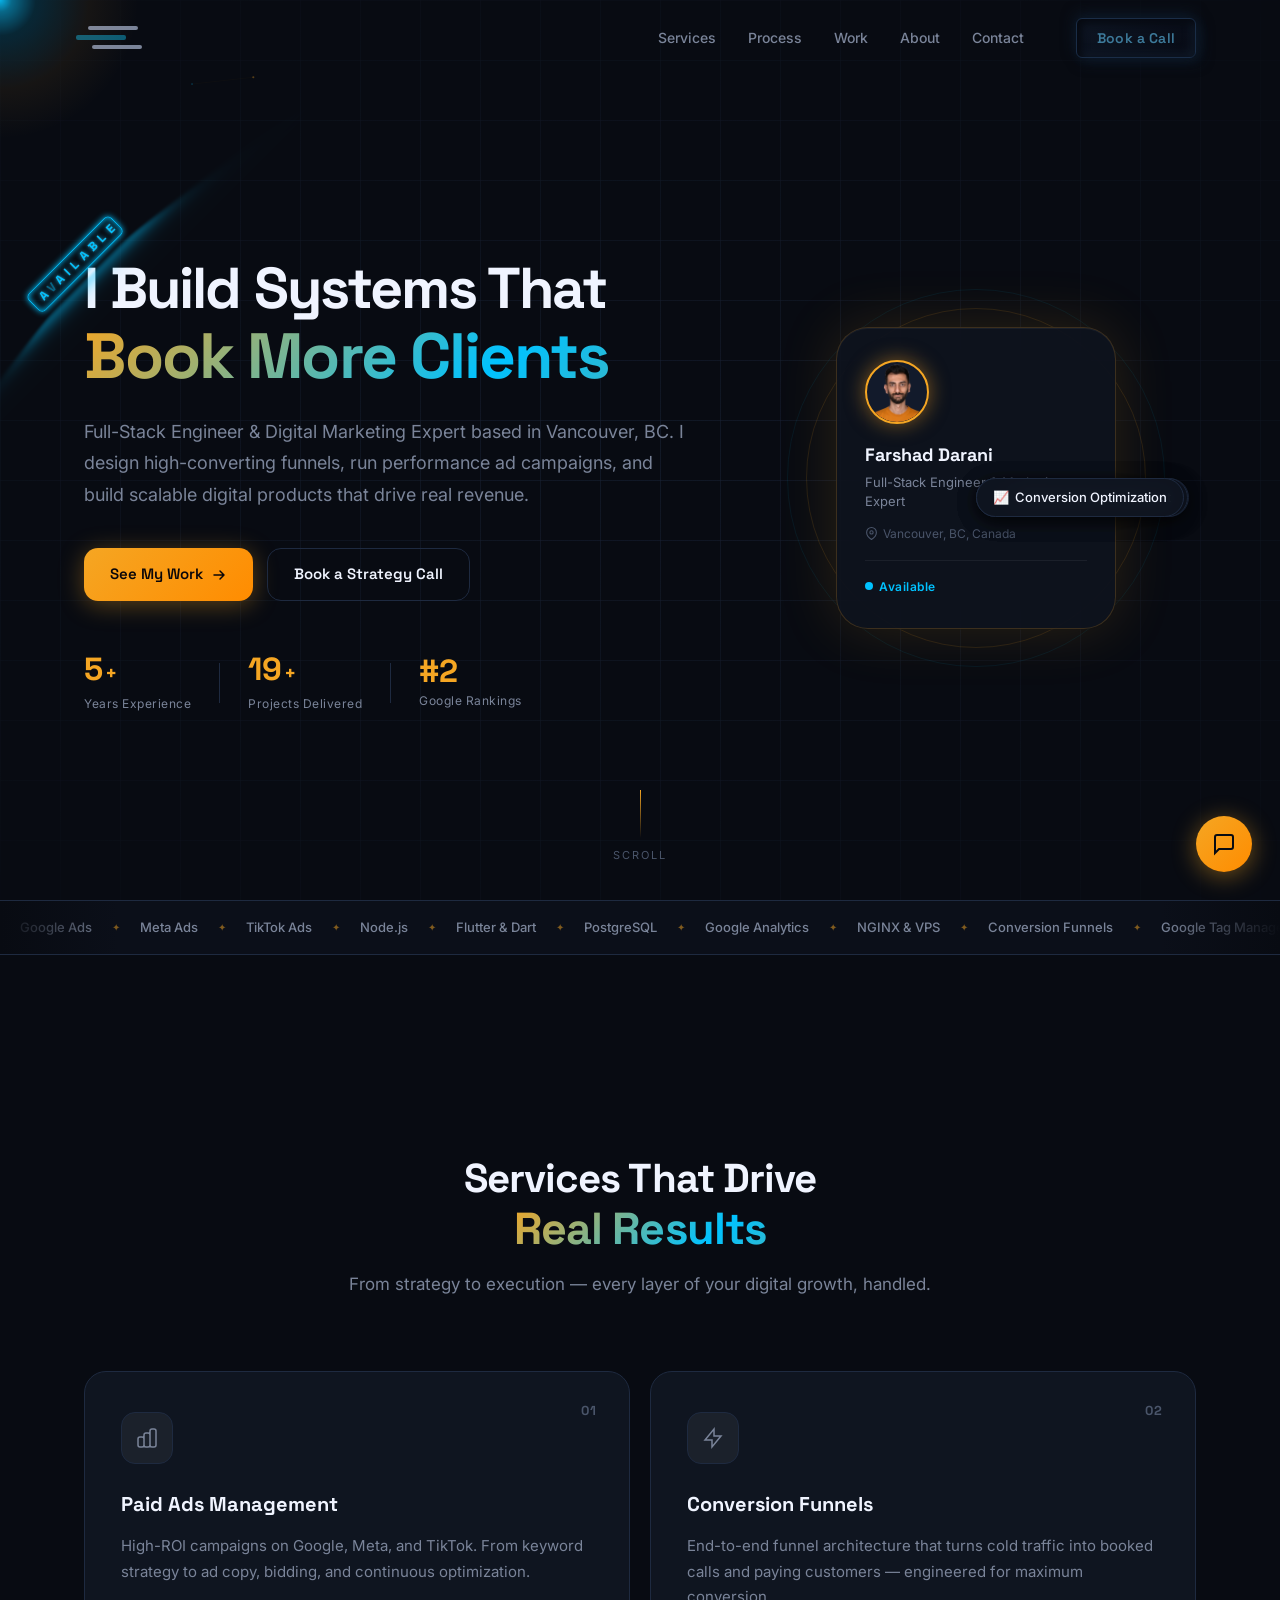
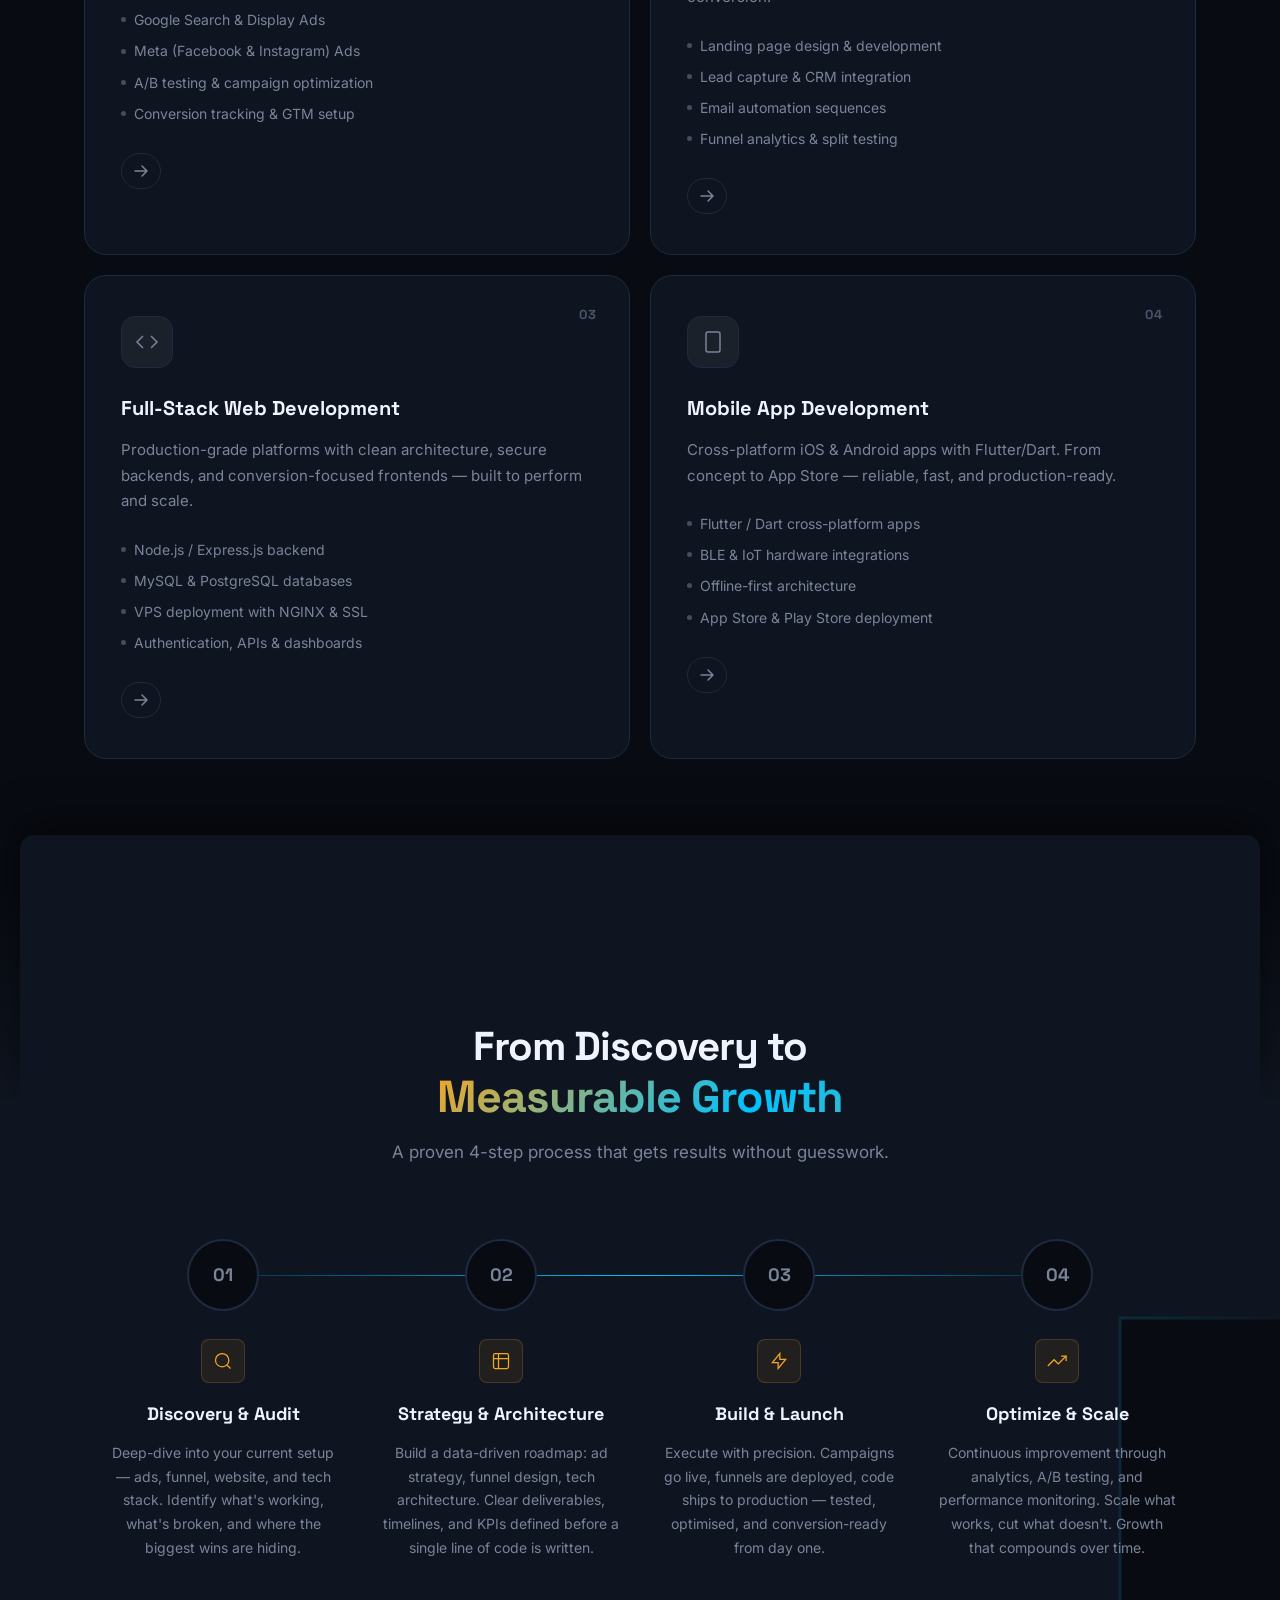
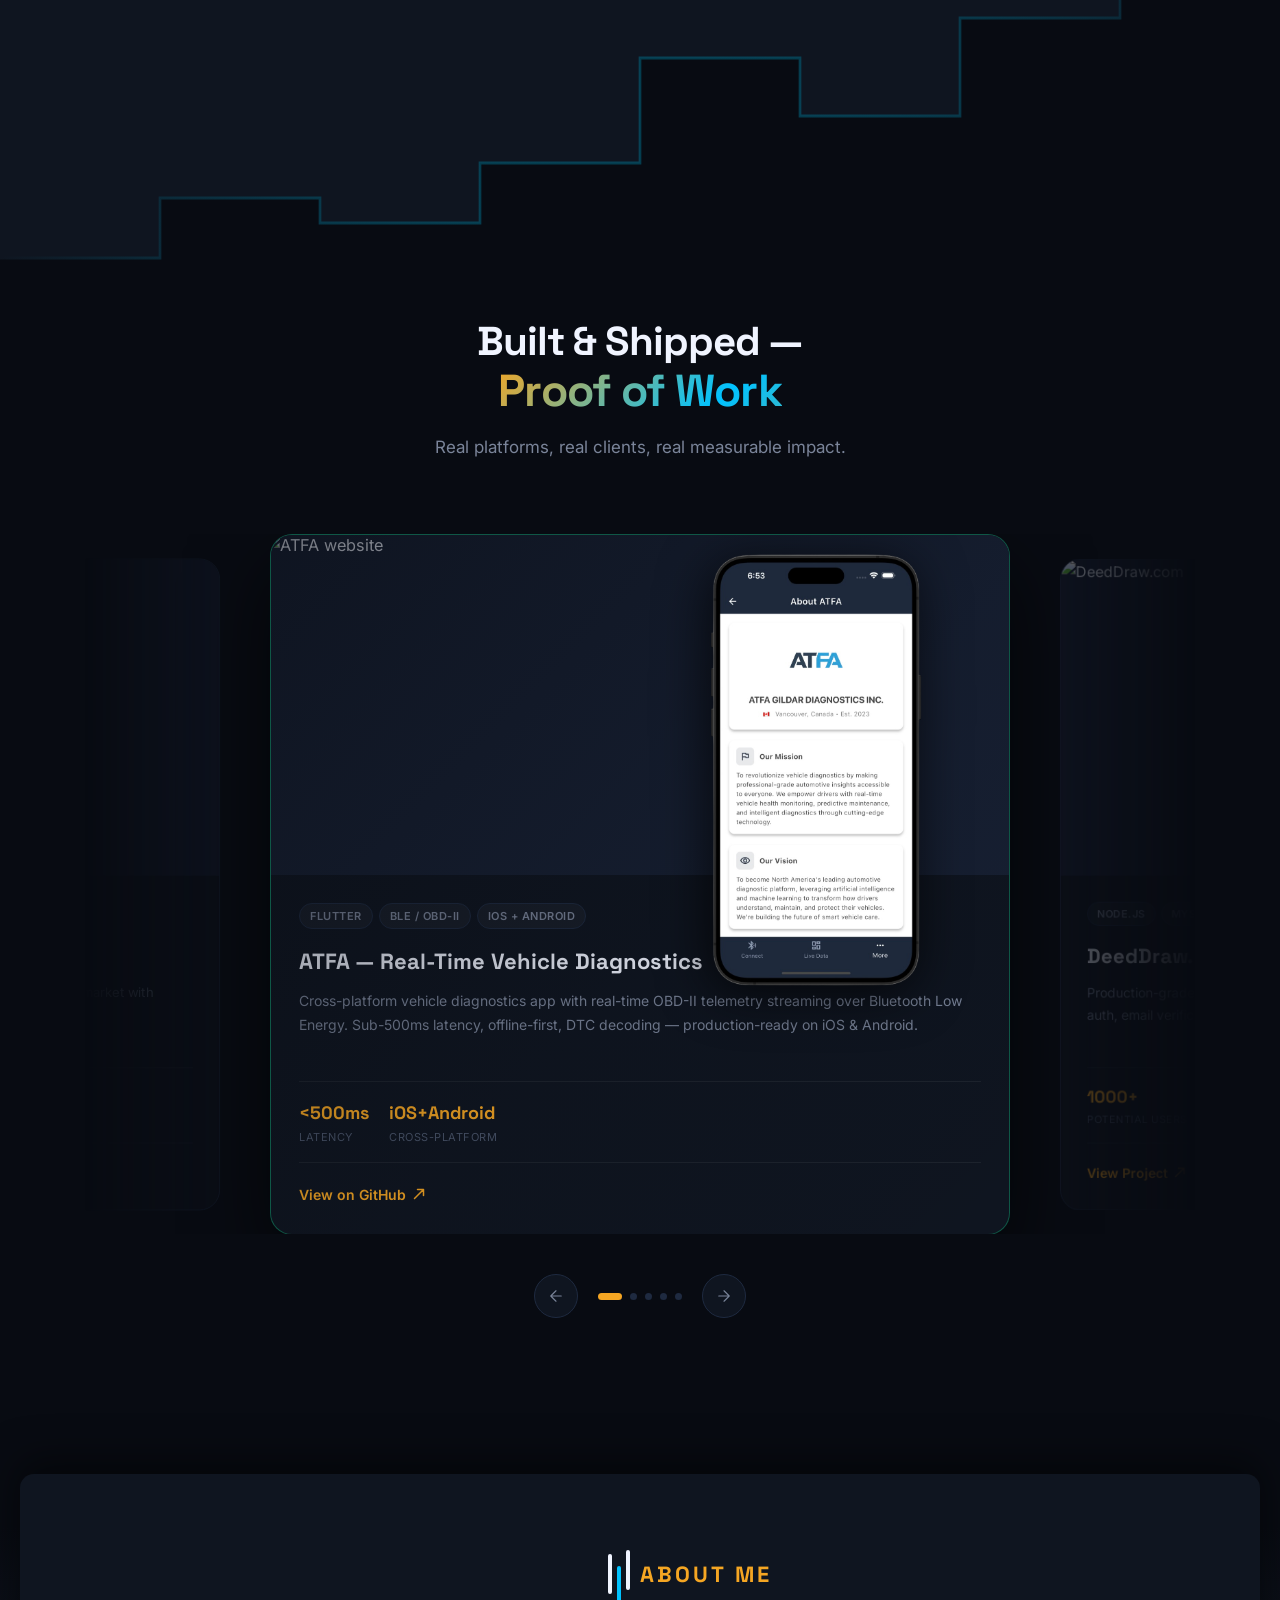
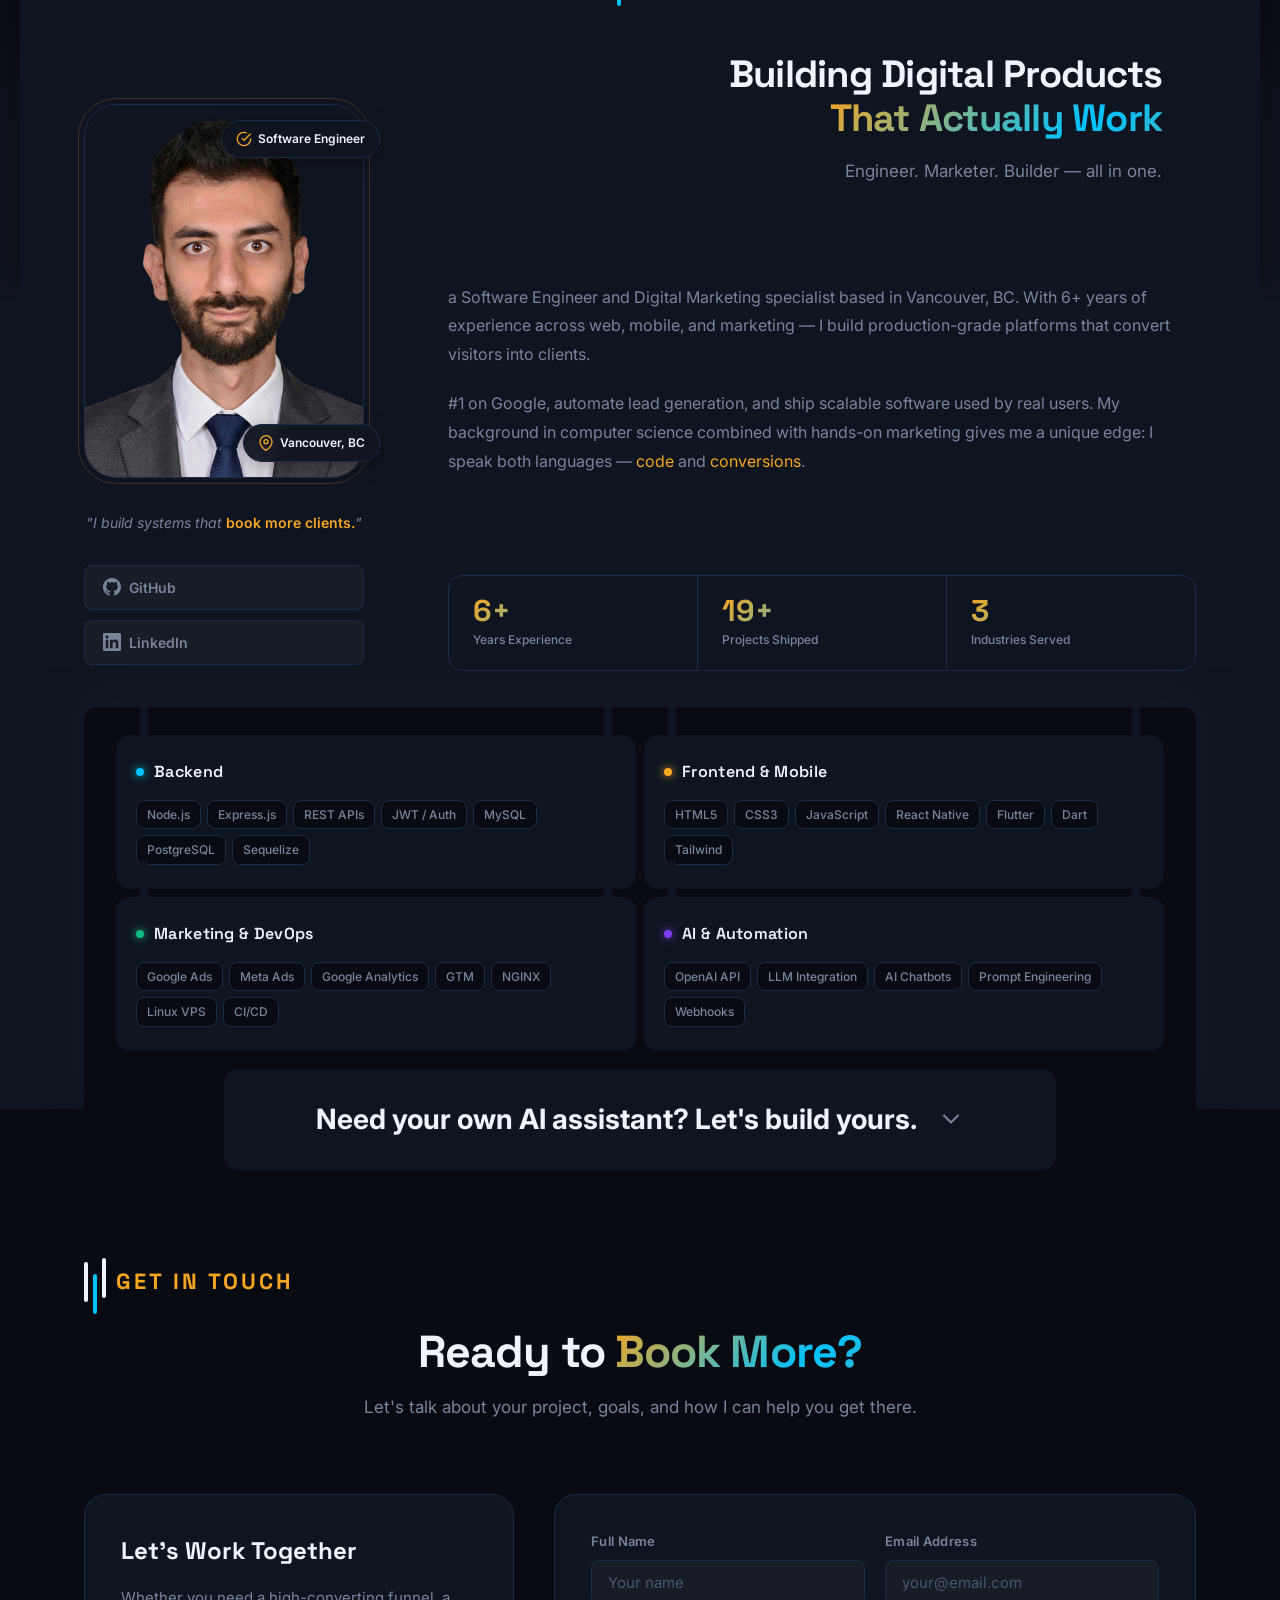
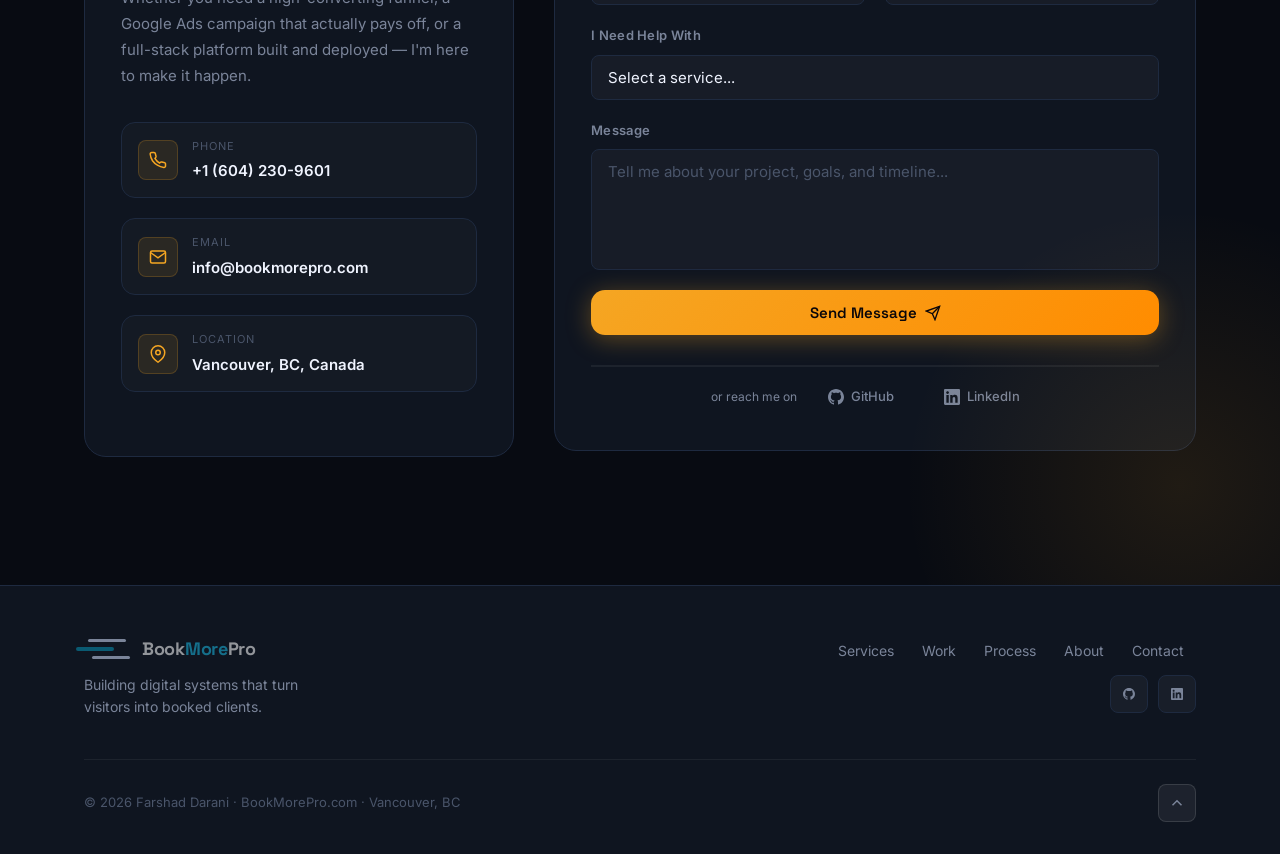
==== commit 60b424f9: "Mobile menu CTA: replace gold btn--primary with galaxy-button style" ====
--- a/index.html
+++ b/index.html
@@ -129,7 +129,11 @@
             <a href="#process" class="mobile-menu__link">Process</a>
             <a href="#about" class="mobile-menu__link">About</a>
             <a href="#contact" class="mobile-menu__link">Contact</a>
-            <a href="#contact" class="btn btn--primary mobile-menu__cta">Book a Strategy Call</a>
+            <div class="galaxy-button mobile-menu__cta">
+              <button onclick="document.getElementById('contact').scrollIntoView({behavior:'smooth'}); document.getElementById('mobileMenu').classList.remove('open'); document.body.style.overflow='';">
+                <span class="text">Book a Strategy Call</span>
+              </button>
+            </div>
         </div>
     </div>
 
--- a/assets/css/style.css
+++ b/assets/css/style.css
@@ -527,7 +527,8 @@
   padding: 8px 24px;
 }
 .mobile-menu__link:hover { color: var(--text); }
-.mobile-menu__cta { margin-top: 24px; font-size: 16px !important; }
+.mobile-menu__cta { margin-top: 24px; }
+.mobile-menu__cta.galaxy-button button { height: 52px; padding: 0 36px; font-size: 1rem; }
 
 /* ============================================================
    HERO
@@ -1441,7 +1442,7 @@
 .process__content > .bar-reveal {
   display: flex;
   justify-content: flex-start;
-  margin-top: 80px;
+  margin-top: 20px;
   margin-bottom: 0;
   position: relative;
   z-index: 1;
@@ -2685,6 +2686,7 @@
 @media (max-width: 900px) {
   .nav__links { display: none; }
   .btn--nav { display: none; }
+  .galaxy-button { display: none; }
   .nav__hamburger { display: flex; }
 
   .hero__container {
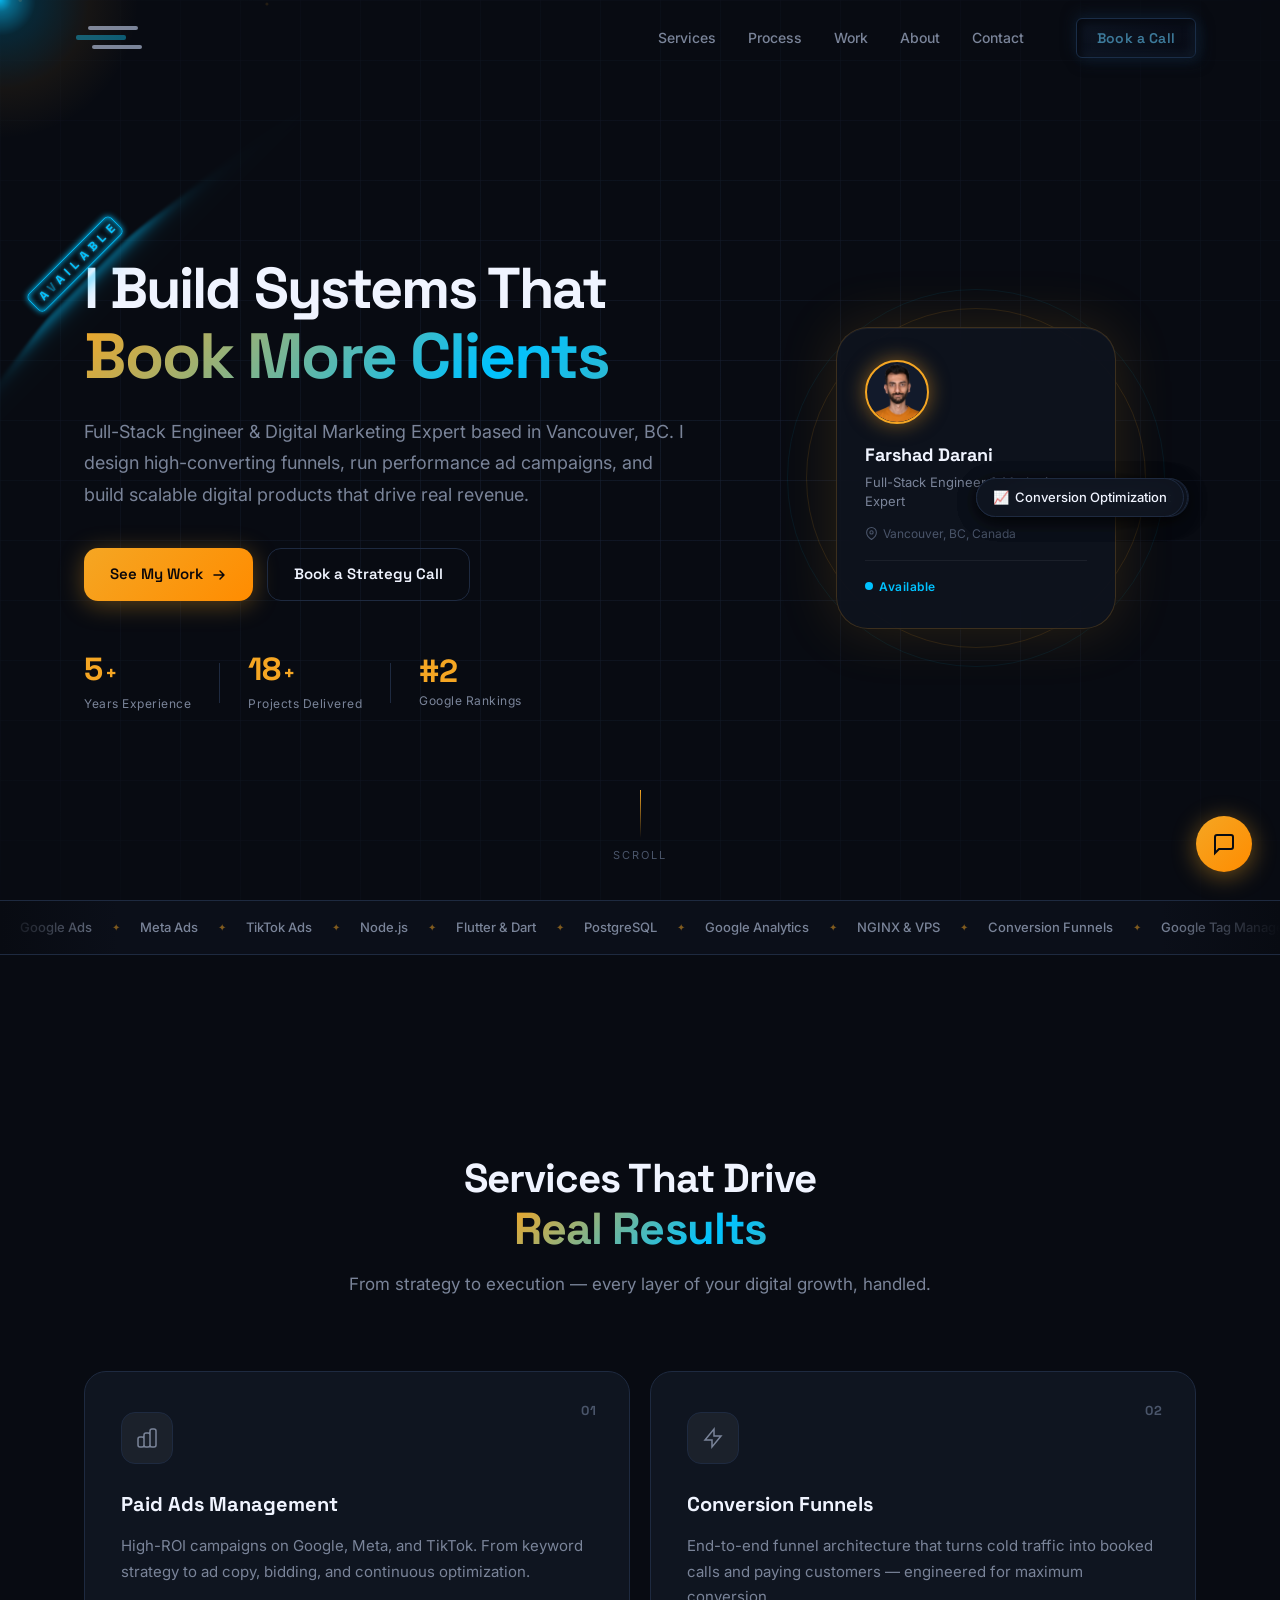
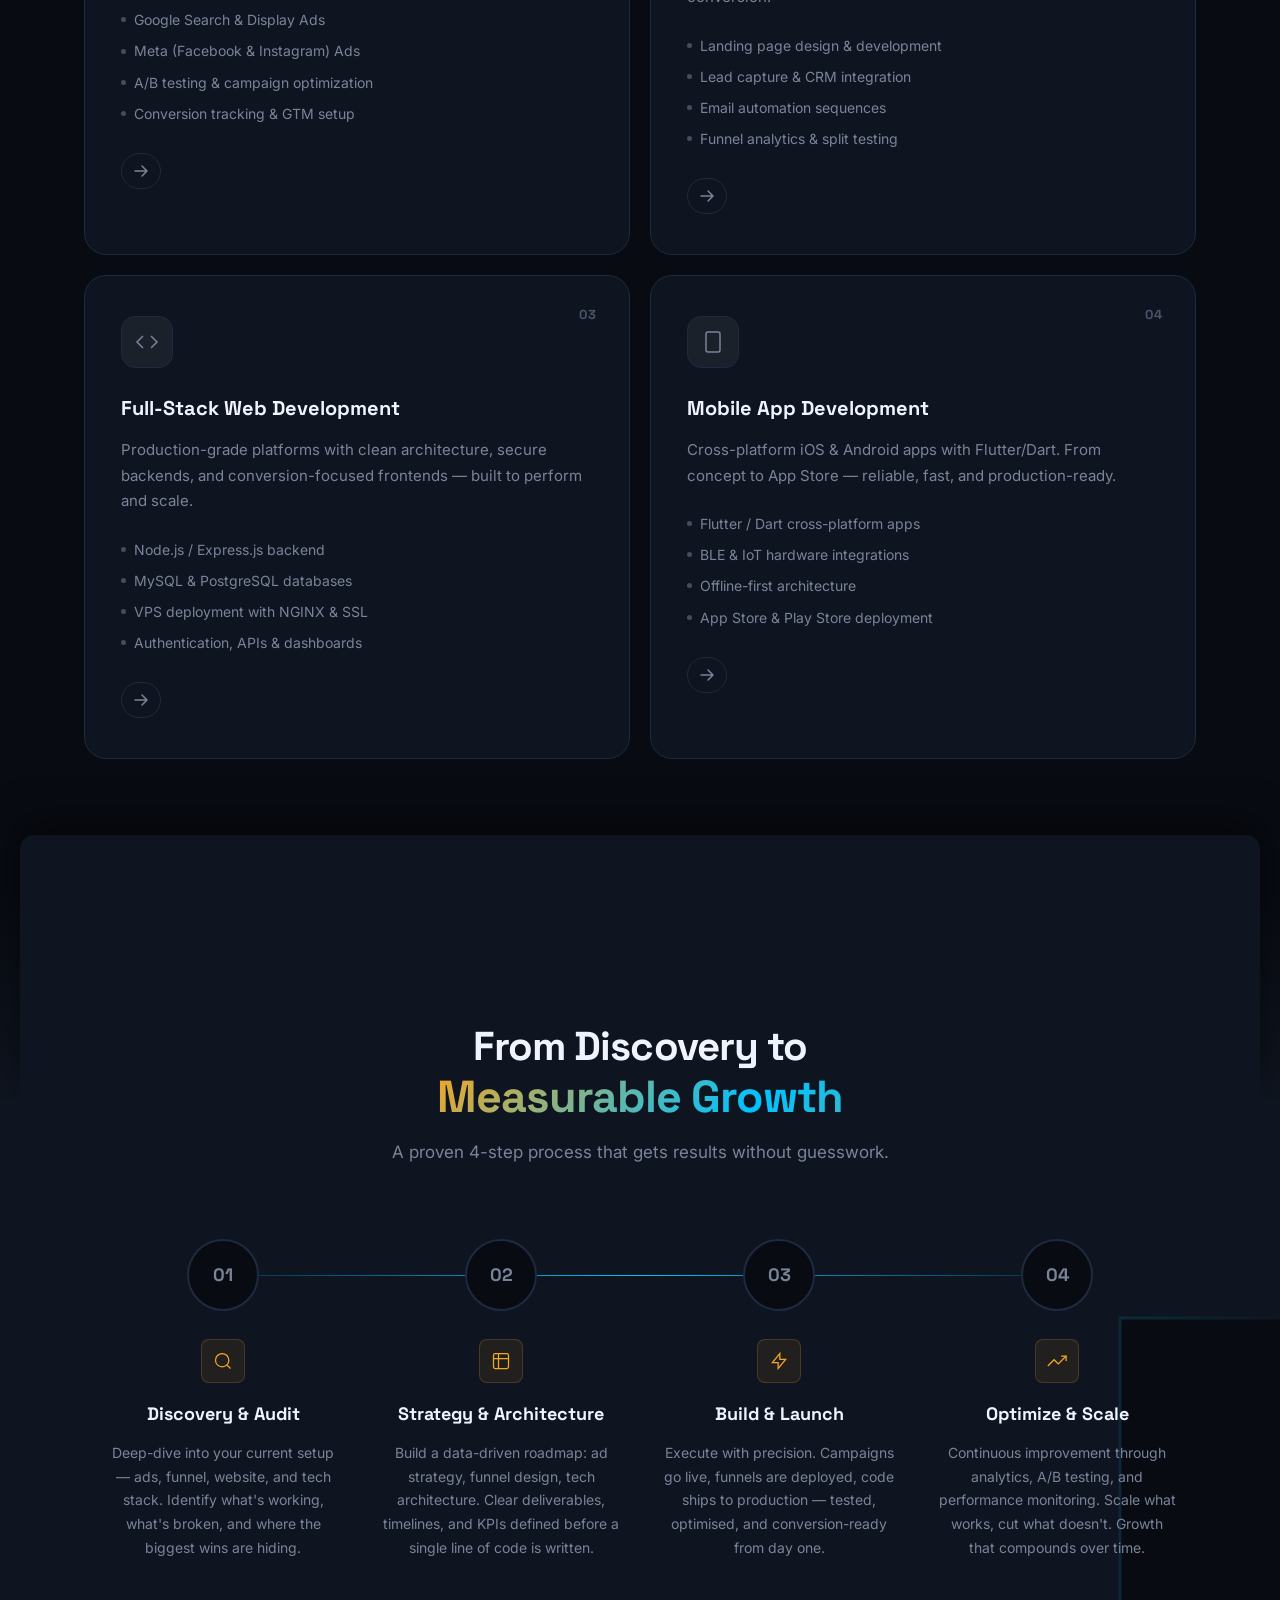
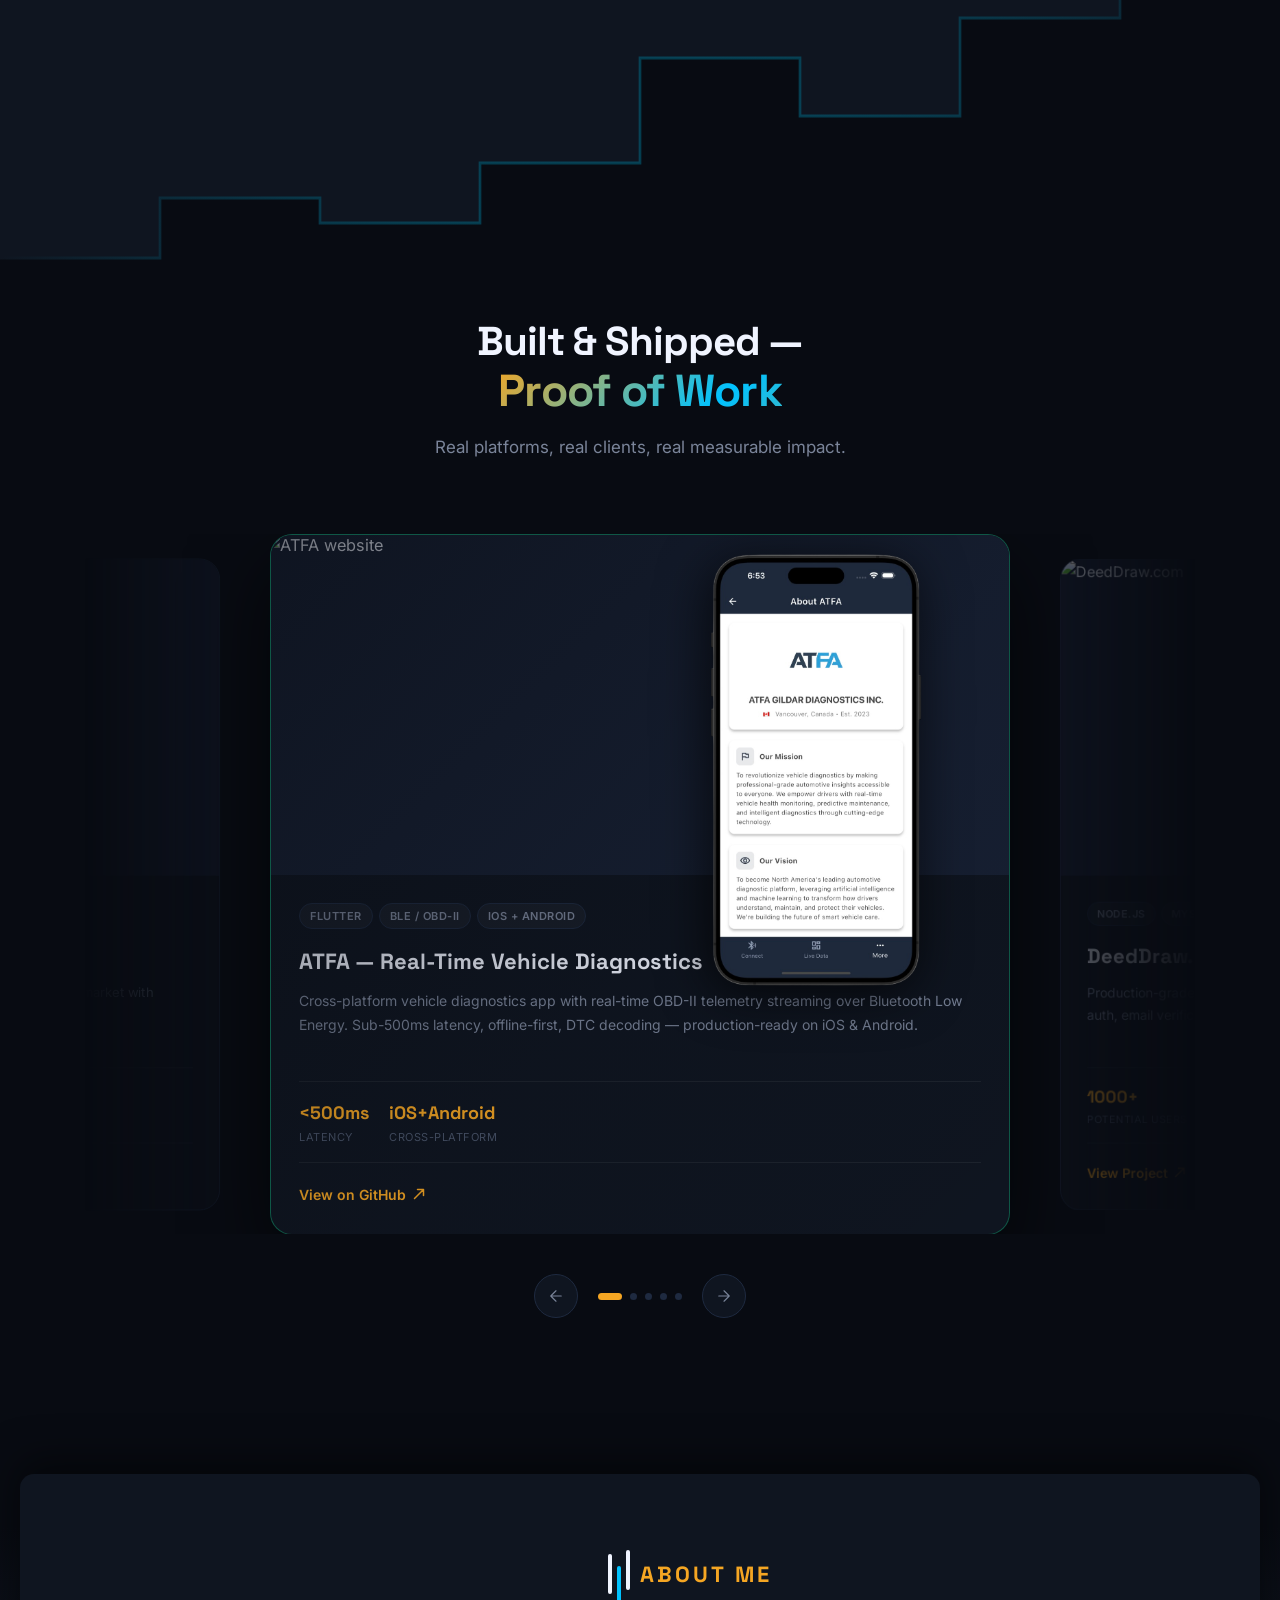
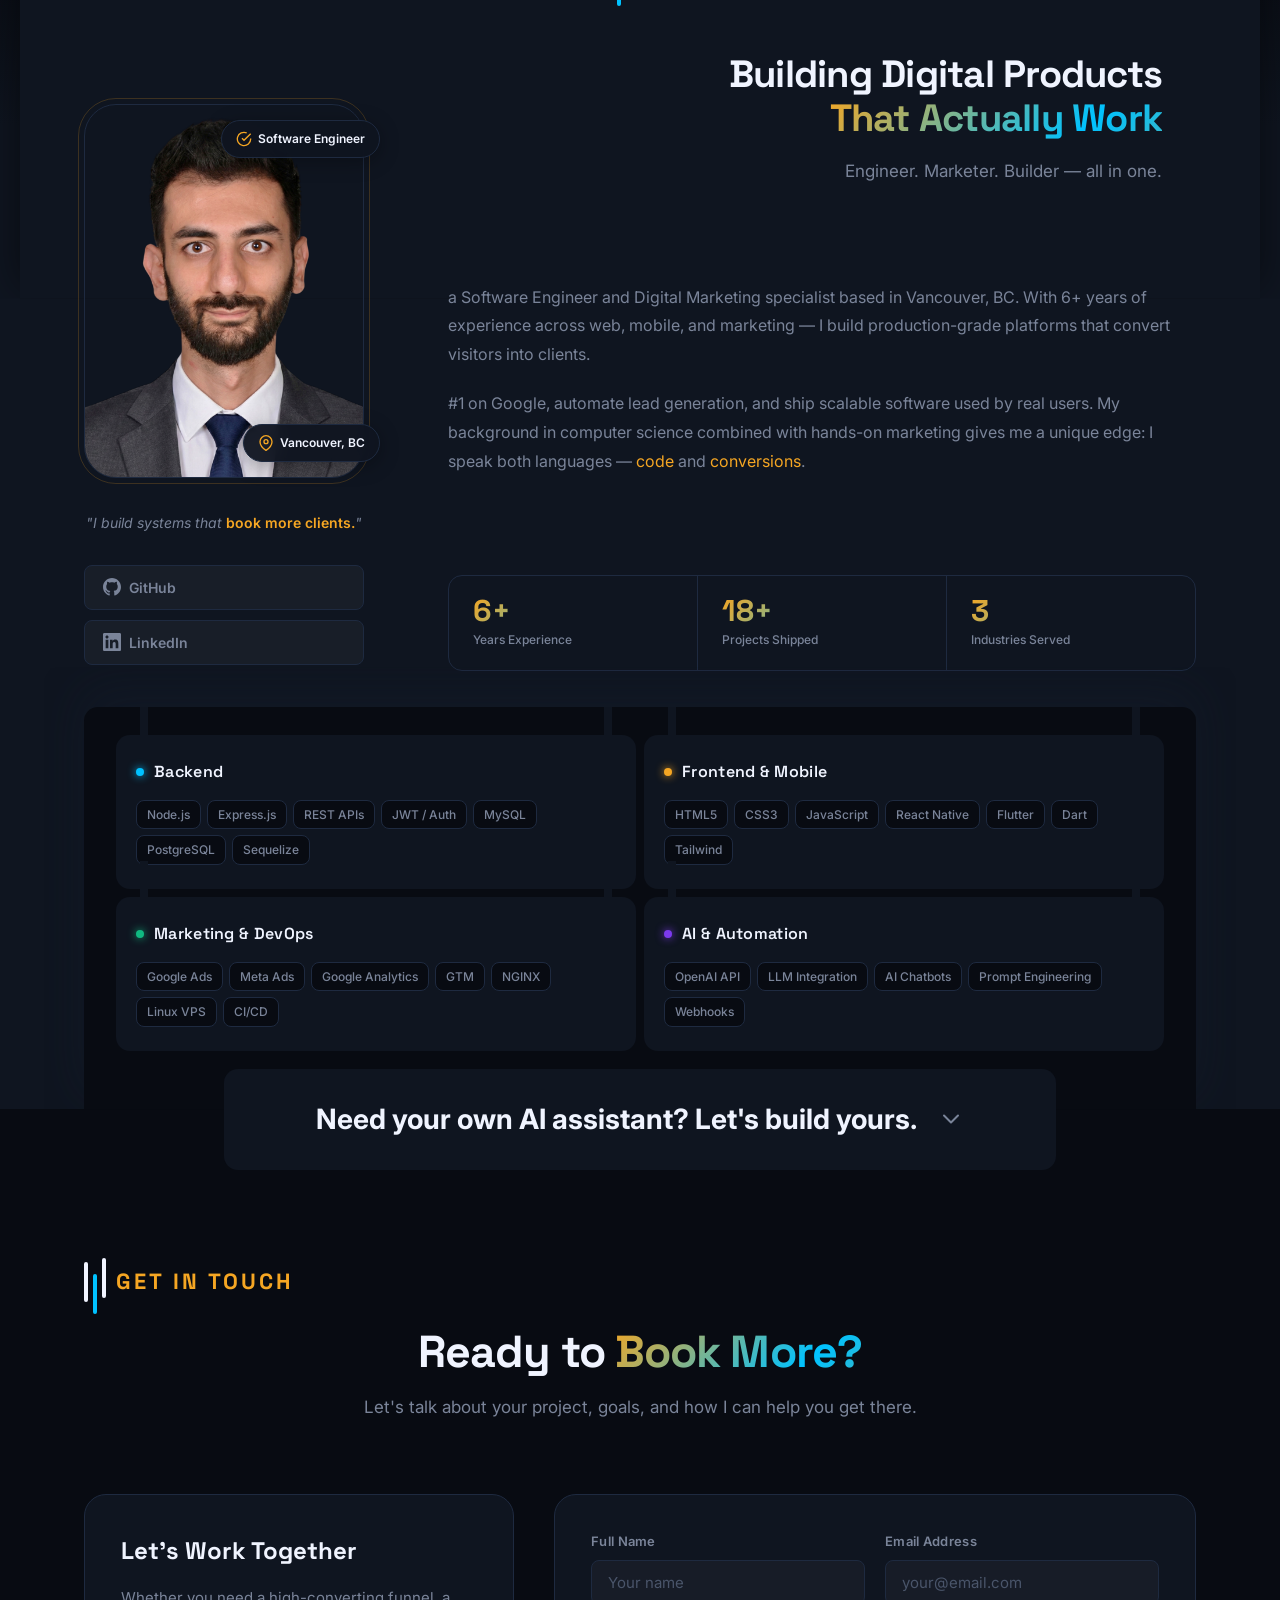
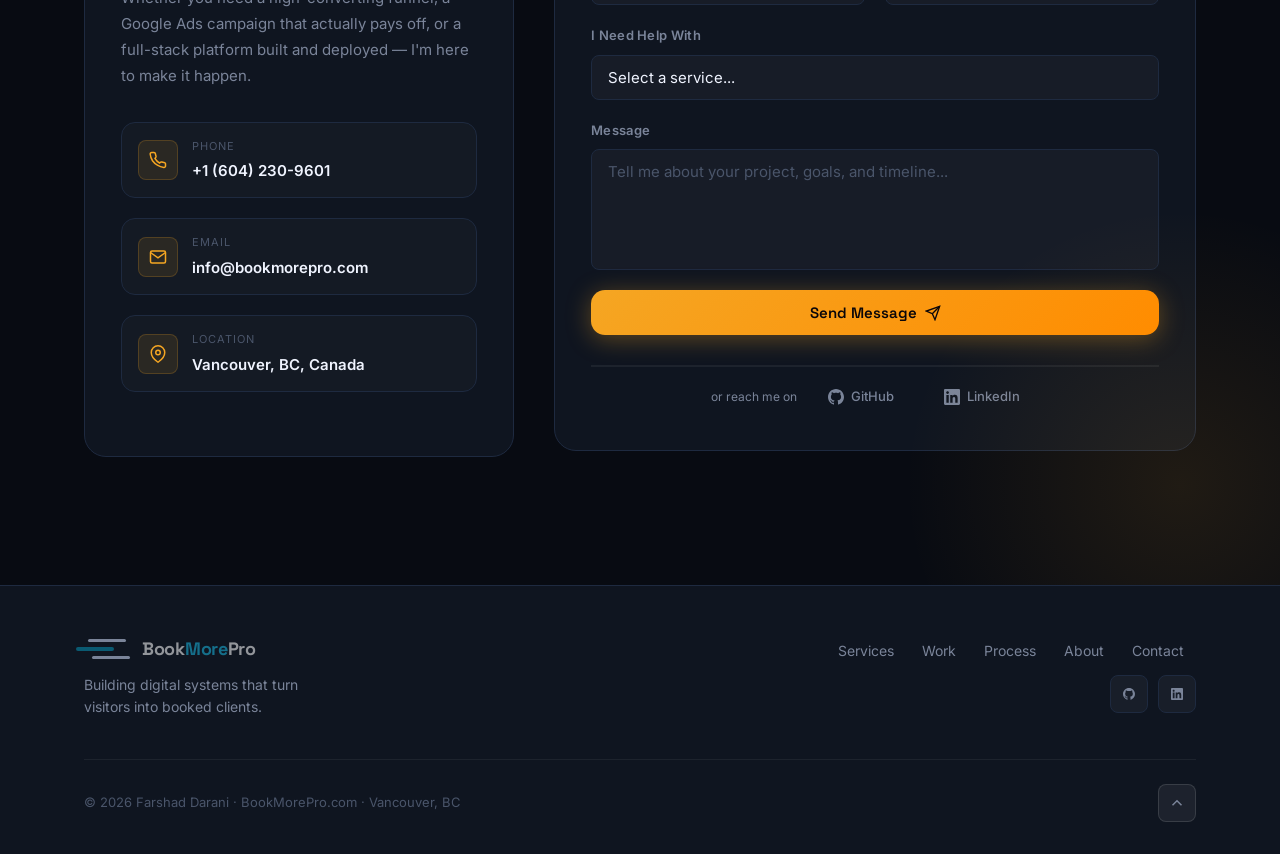
==== commit 1657fb30: "Mobile menu: add X close button top-right with CSS + JS handler" ====
--- a/index.html
+++ b/index.html
@@ -123,6 +123,12 @@
 
     <!-- Mobile Menu -->
     <div class="mobile-menu" id="mobileMenu">
+        <button class="mobile-menu__close" id="mobileMenuClose" aria-label="Close menu">
+            <svg width="24" height="24" viewBox="0 0 24 24" fill="none" stroke="currentColor" stroke-width="2" aria-hidden="true">
+                <line x1="18" y1="6" x2="6" y2="18"/>
+                <line x1="6" y1="6" x2="18" y2="18"/>
+            </svg>
+        </button>
         <div class="mobile-menu__links">
             <a href="#services" class="mobile-menu__link">Services</a>
             <a href="#work" class="mobile-menu__link">Work</a>
--- a/assets/css/style.css
+++ b/assets/css/style.css
@@ -497,20 +497,35 @@
 .mobile-menu {
   position: fixed;
   inset: 0;
-  background: rgba(8,11,18,0.97);
+  background: rgba(8,11,18,0.98);
   backdrop-filter: blur(24px);
-  z-index: 99;
+  z-index: 10000;
   display: flex;
   align-items: center;
   justify-content: center;
-  opacity: 0;
-  visibility: hidden;
-  transition: opacity var(--t-slow), visibility var(--t-slow);
+  transform: translateX(100%);
+  transition: transform 0.4s cubic-bezier(0.4, 0, 0.2, 1);
 }
 .mobile-menu.open {
-  opacity: 1;
-  visibility: visible;
-}
+  transform: translateX(0);
+}
+.mobile-menu__close {
+  position: absolute;
+  top: 20px;
+  right: 20px;
+  width: 44px;
+  height: 44px;
+  border-radius: 50%;
+  border: 1px solid var(--border);
+  background: rgba(255,255,255,0.04);
+  color: var(--text-muted);
+  display: flex;
+  align-items: center;
+  justify-content: center;
+  cursor: pointer;
+  transition: var(--t);
+}
+.mobile-menu__close:hover { border-color: var(--gold); color: var(--gold); }
 .mobile-menu__links {
   display: flex;
   flex-direction: column;
@@ -2686,7 +2701,7 @@
 @media (max-width: 900px) {
   .nav__links { display: none; }
   .btn--nav { display: none; }
-  .galaxy-button { display: none; }
+  .nav__container .galaxy-button { display: none; }
   .nav__hamburger { display: flex; }
 
   .hero__container {
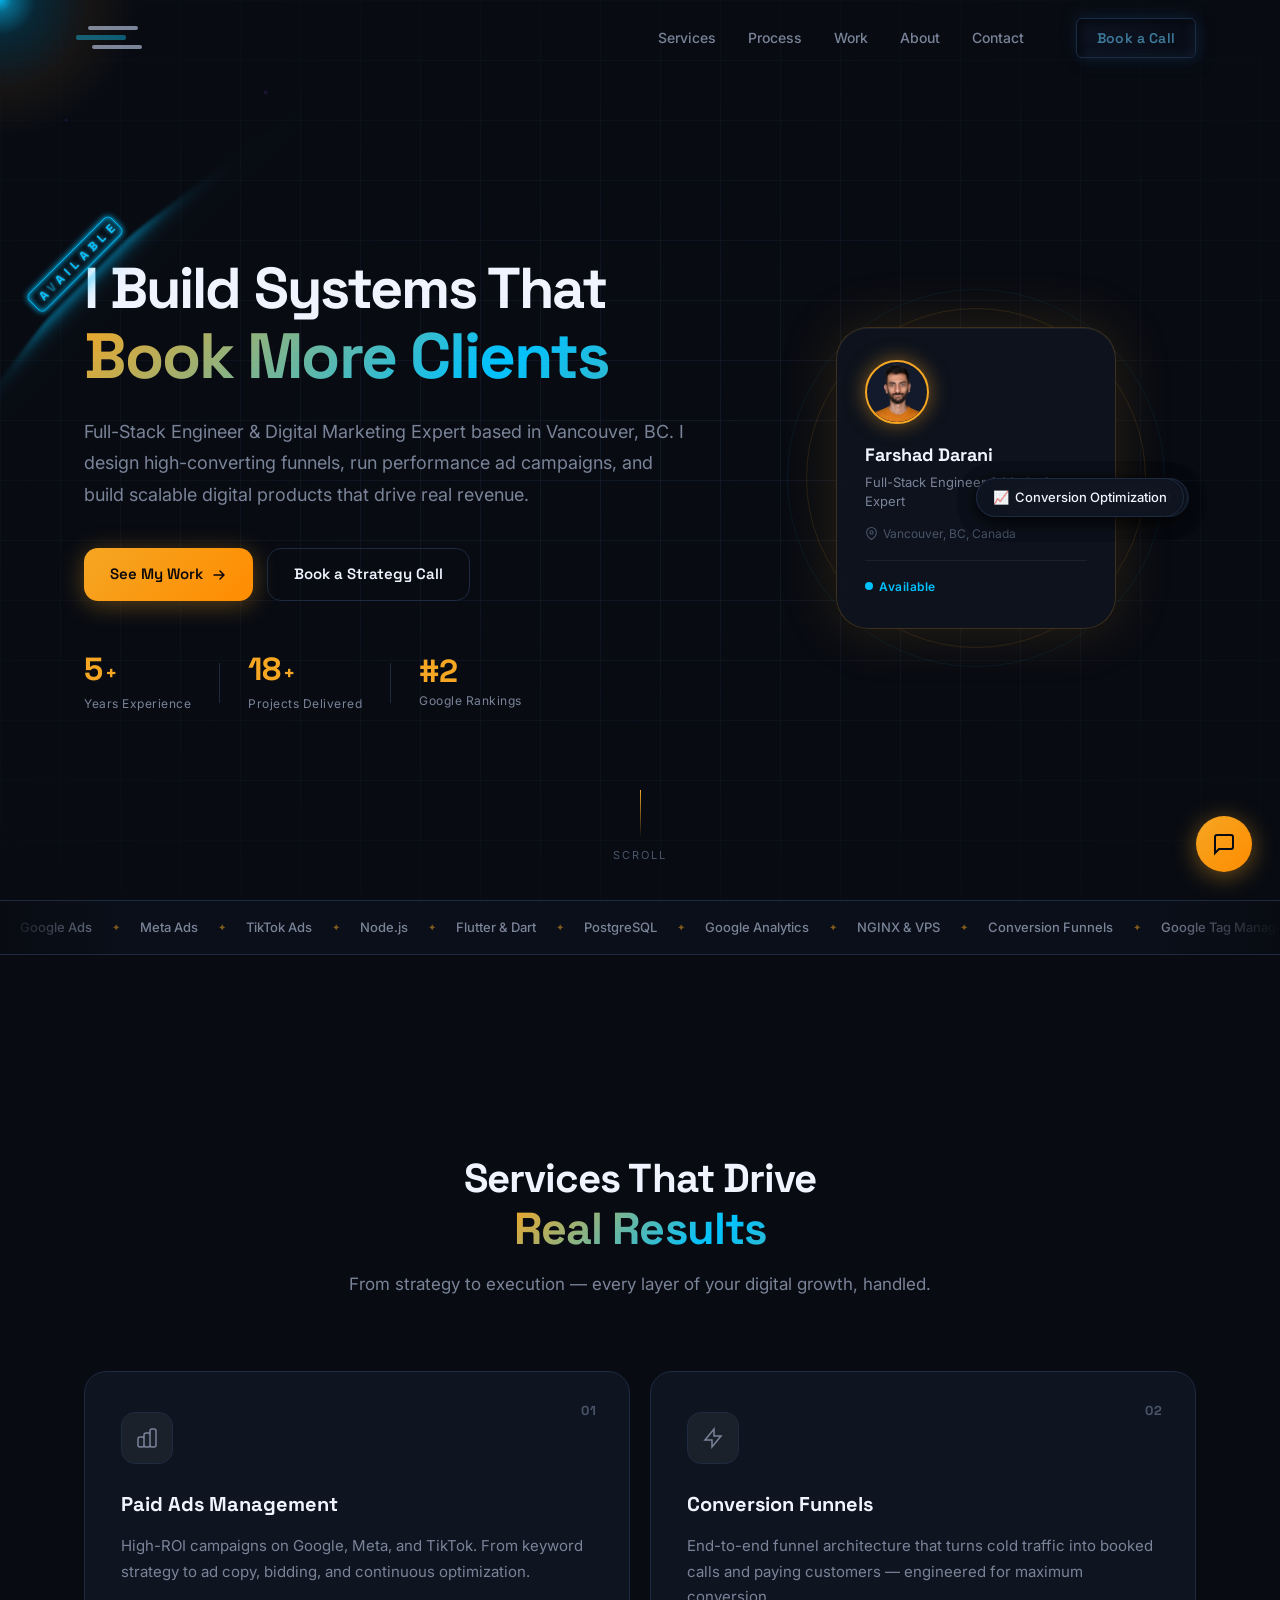
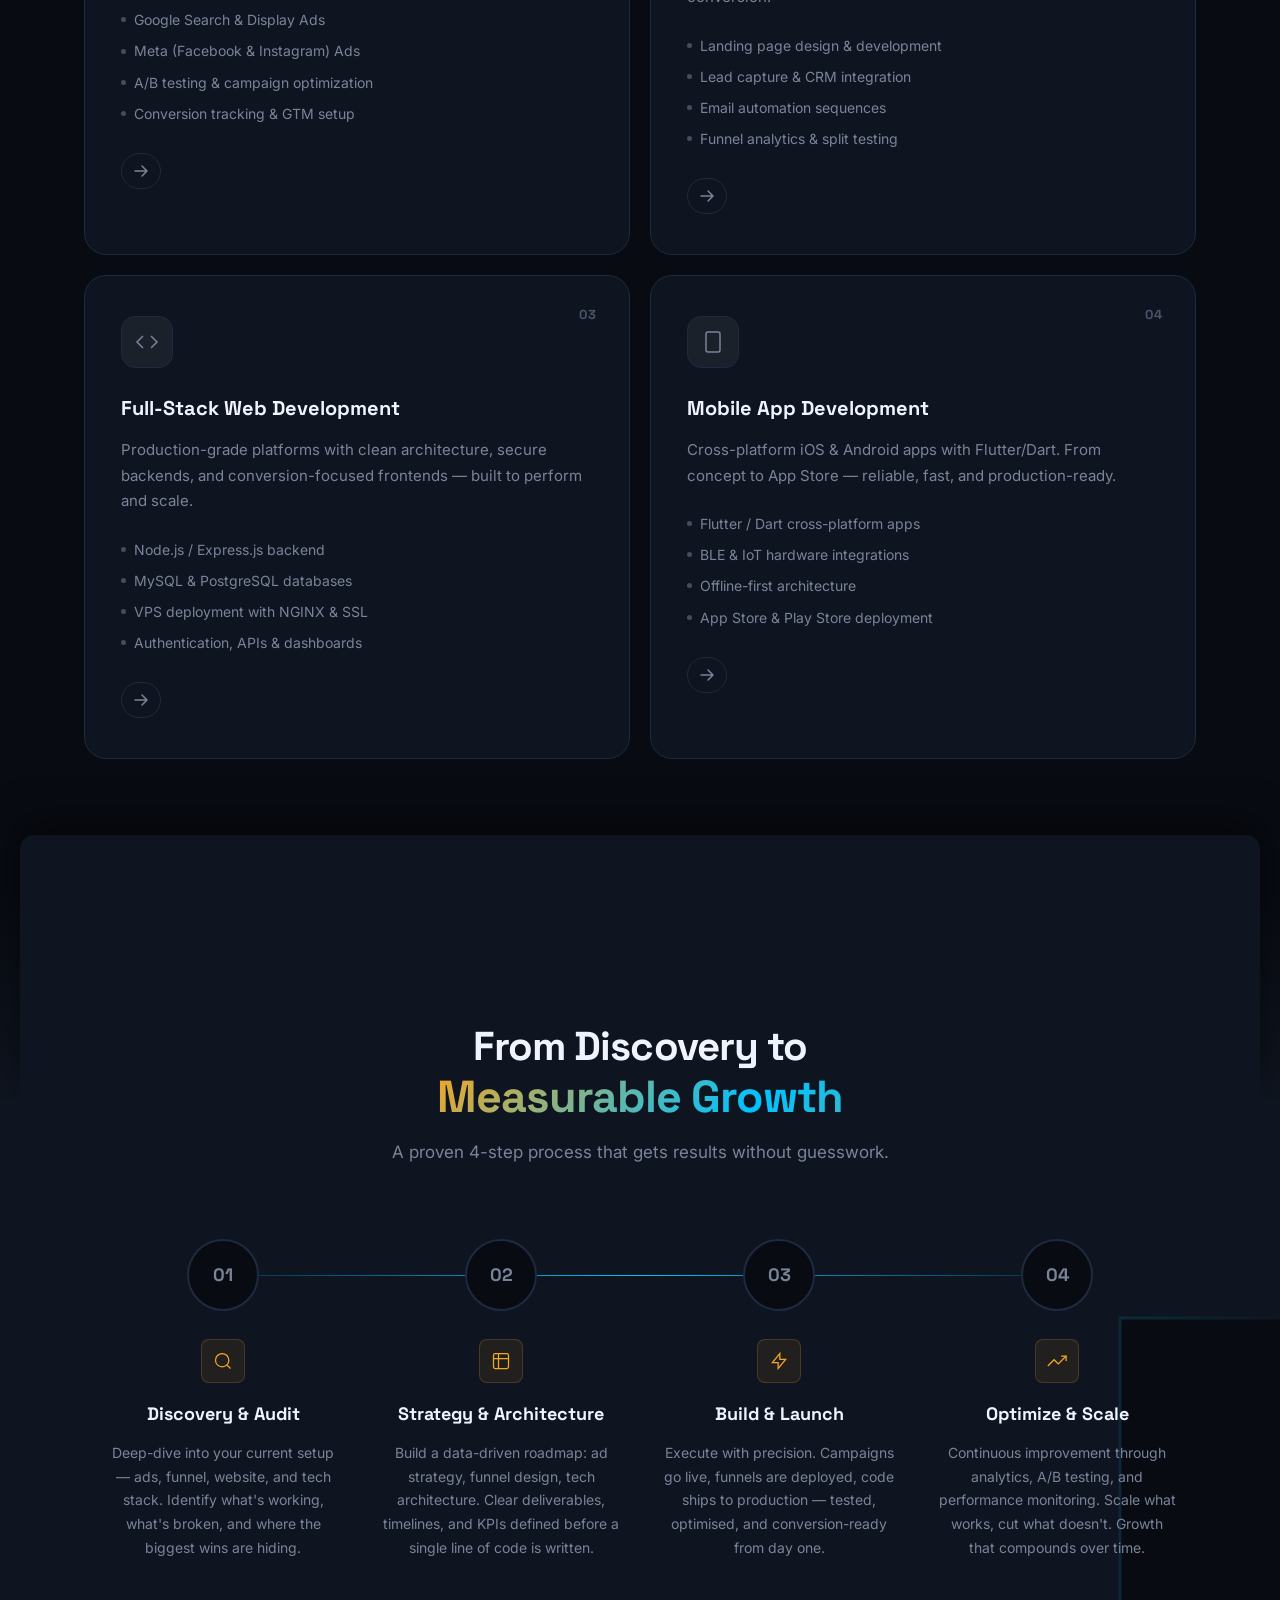
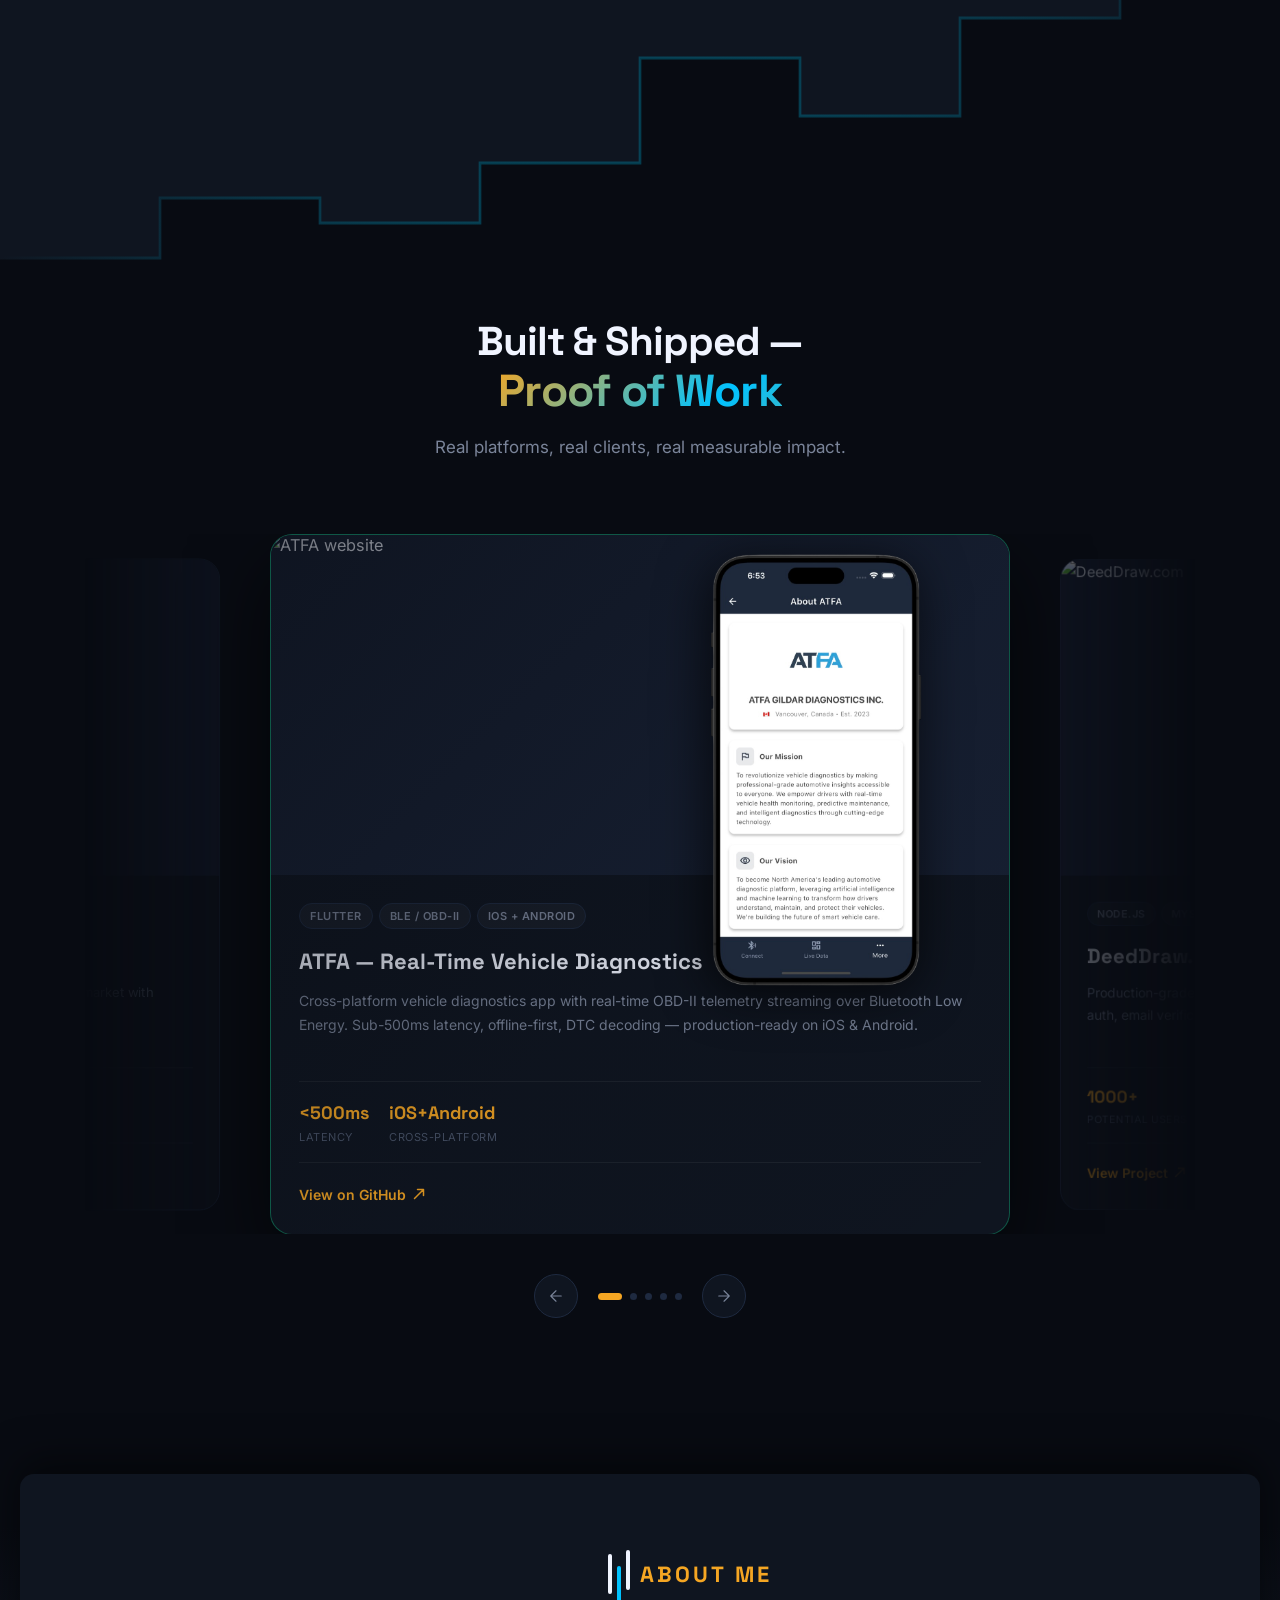
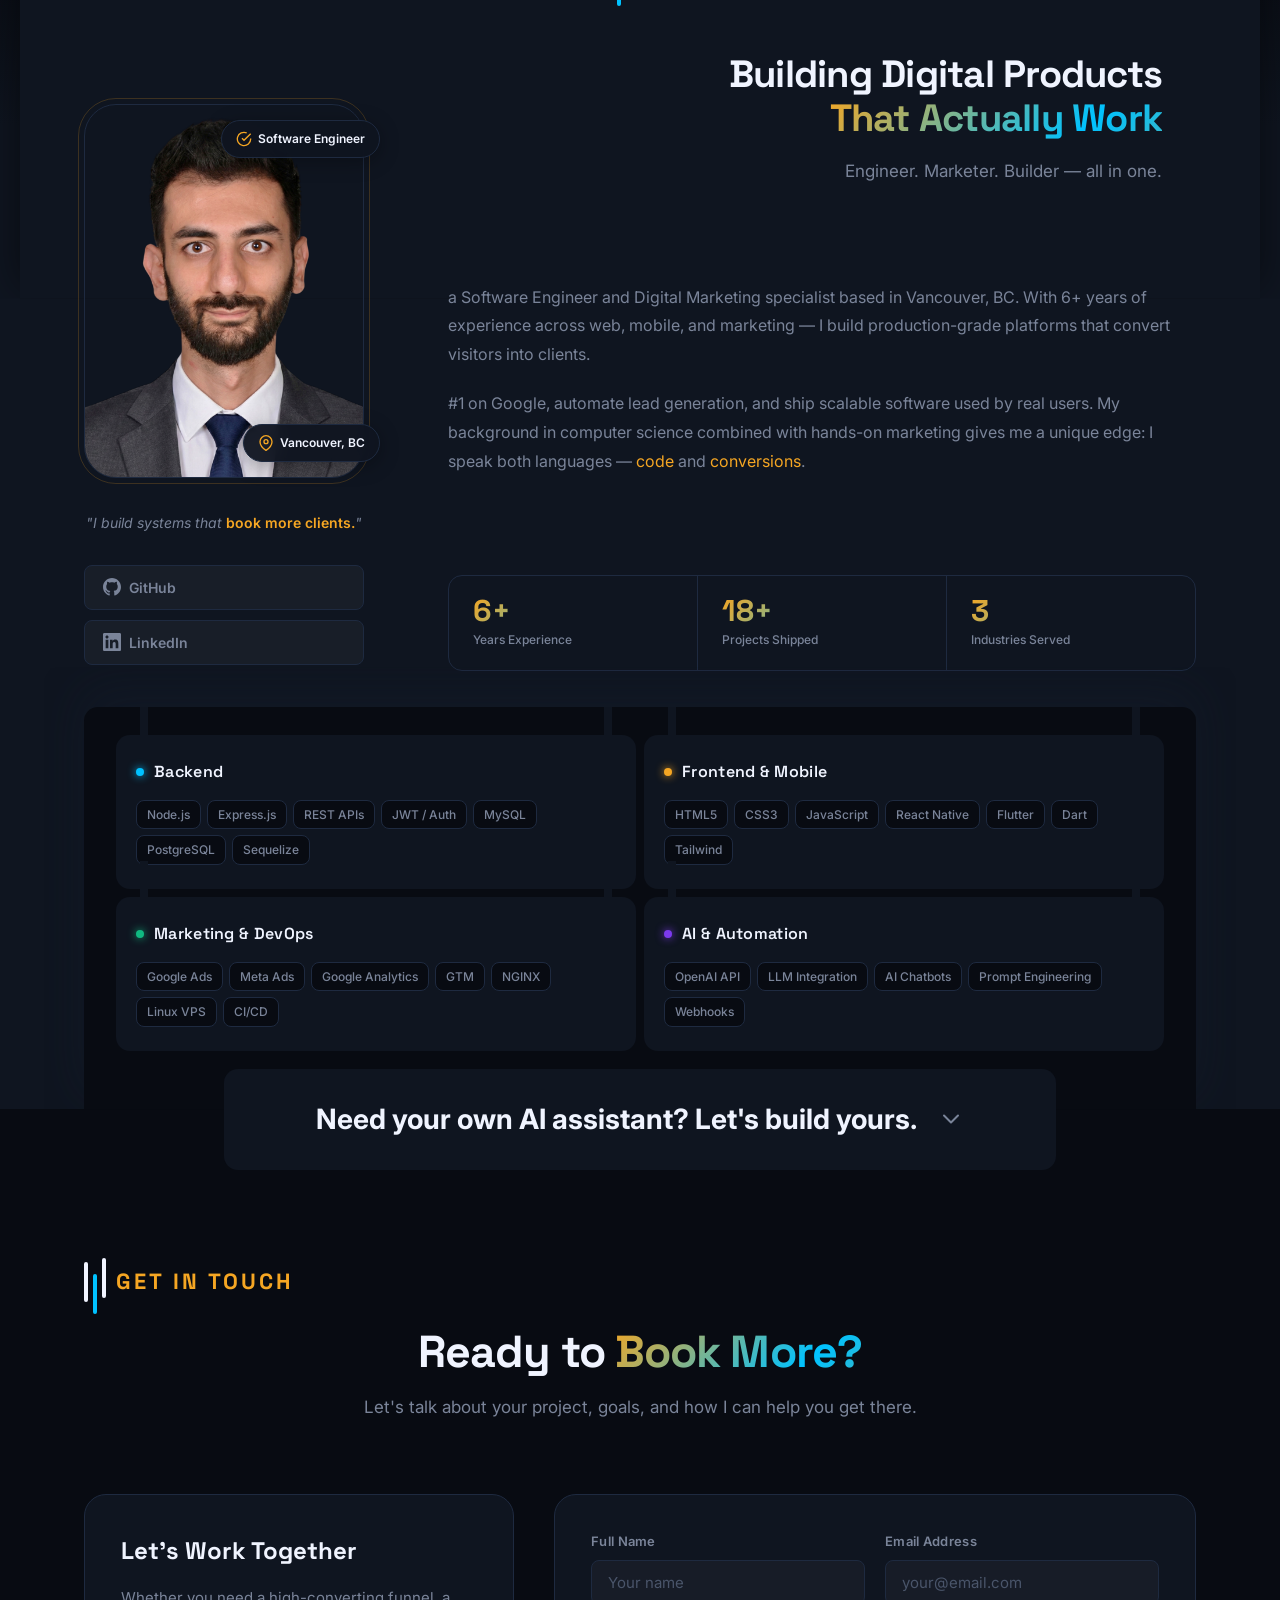
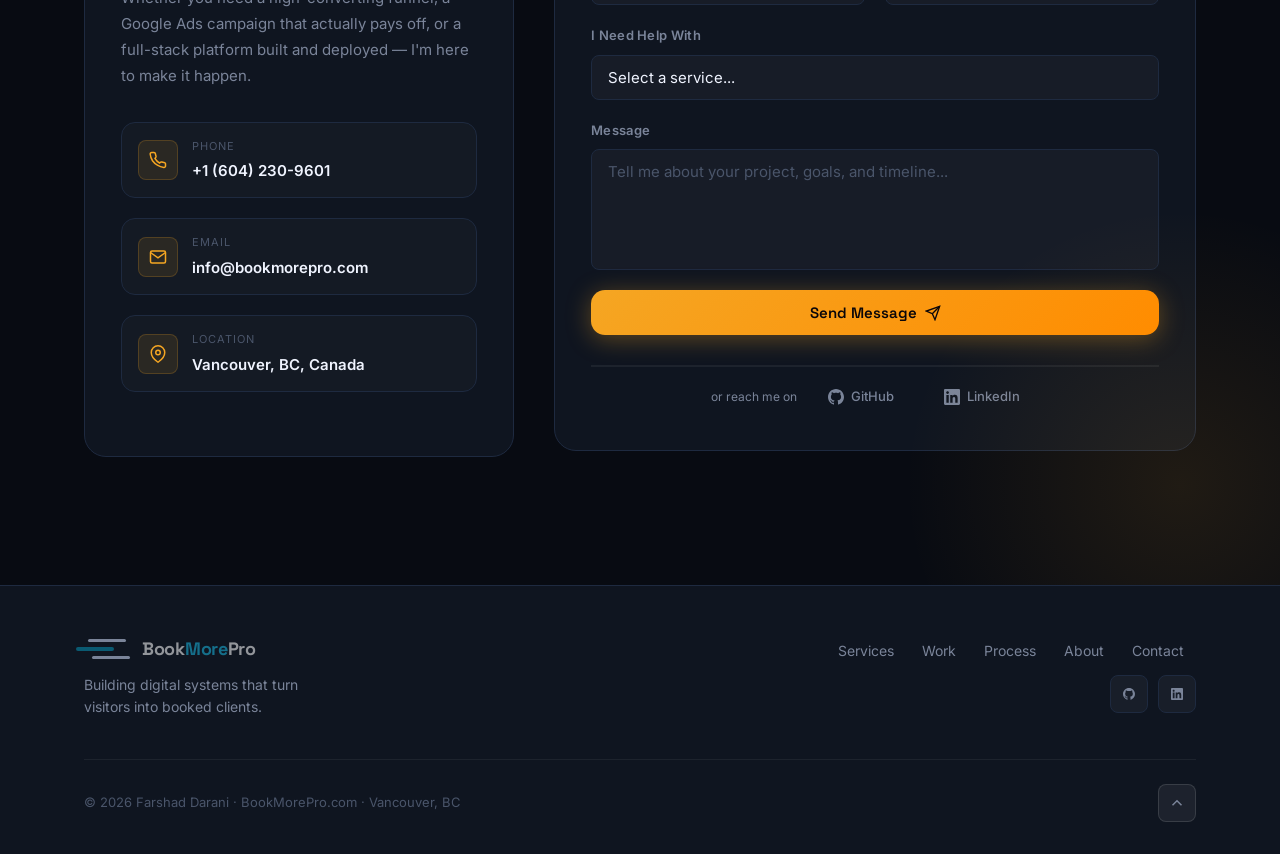
==== commit ca6afec8: "Mobile menu: open below navbar, hamburger morphs to X, remove close button" ====
--- a/index.html
+++ b/index.html
@@ -123,12 +123,6 @@
 
     <!-- Mobile Menu -->
     <div class="mobile-menu" id="mobileMenu">
-        <button class="mobile-menu__close" id="mobileMenuClose" aria-label="Close menu">
-            <svg width="24" height="24" viewBox="0 0 24 24" fill="none" stroke="currentColor" stroke-width="2" aria-hidden="true">
-                <line x1="18" y1="6" x2="6" y2="18"/>
-                <line x1="6" y1="6" x2="18" y2="18"/>
-            </svg>
-        </button>
         <div class="mobile-menu__links">
             <a href="#services" class="mobile-menu__link">Services</a>
             <a href="#work" class="mobile-menu__link">Work</a>
--- a/assets/css/style.css
+++ b/assets/css/style.css
@@ -496,7 +496,10 @@
 /* Mobile Menu */
 .mobile-menu {
   position: fixed;
-  inset: 0;
+  top: var(--nav-h);
+  right: 0;
+  bottom: 0;
+  left: 0;
   background: rgba(8,11,18,0.98);
   backdrop-filter: blur(24px);
   z-index: 10000;
@@ -509,23 +512,6 @@
 .mobile-menu.open {
   transform: translateX(0);
 }
-.mobile-menu__close {
-  position: absolute;
-  top: 20px;
-  right: 20px;
-  width: 44px;
-  height: 44px;
-  border-radius: 50%;
-  border: 1px solid var(--border);
-  background: rgba(255,255,255,0.04);
-  color: var(--text-muted);
-  display: flex;
-  align-items: center;
-  justify-content: center;
-  cursor: pointer;
-  transition: var(--t);
-}
-.mobile-menu__close:hover { border-color: var(--gold); color: var(--gold); }
 .mobile-menu__links {
   display: flex;
   flex-direction: column;
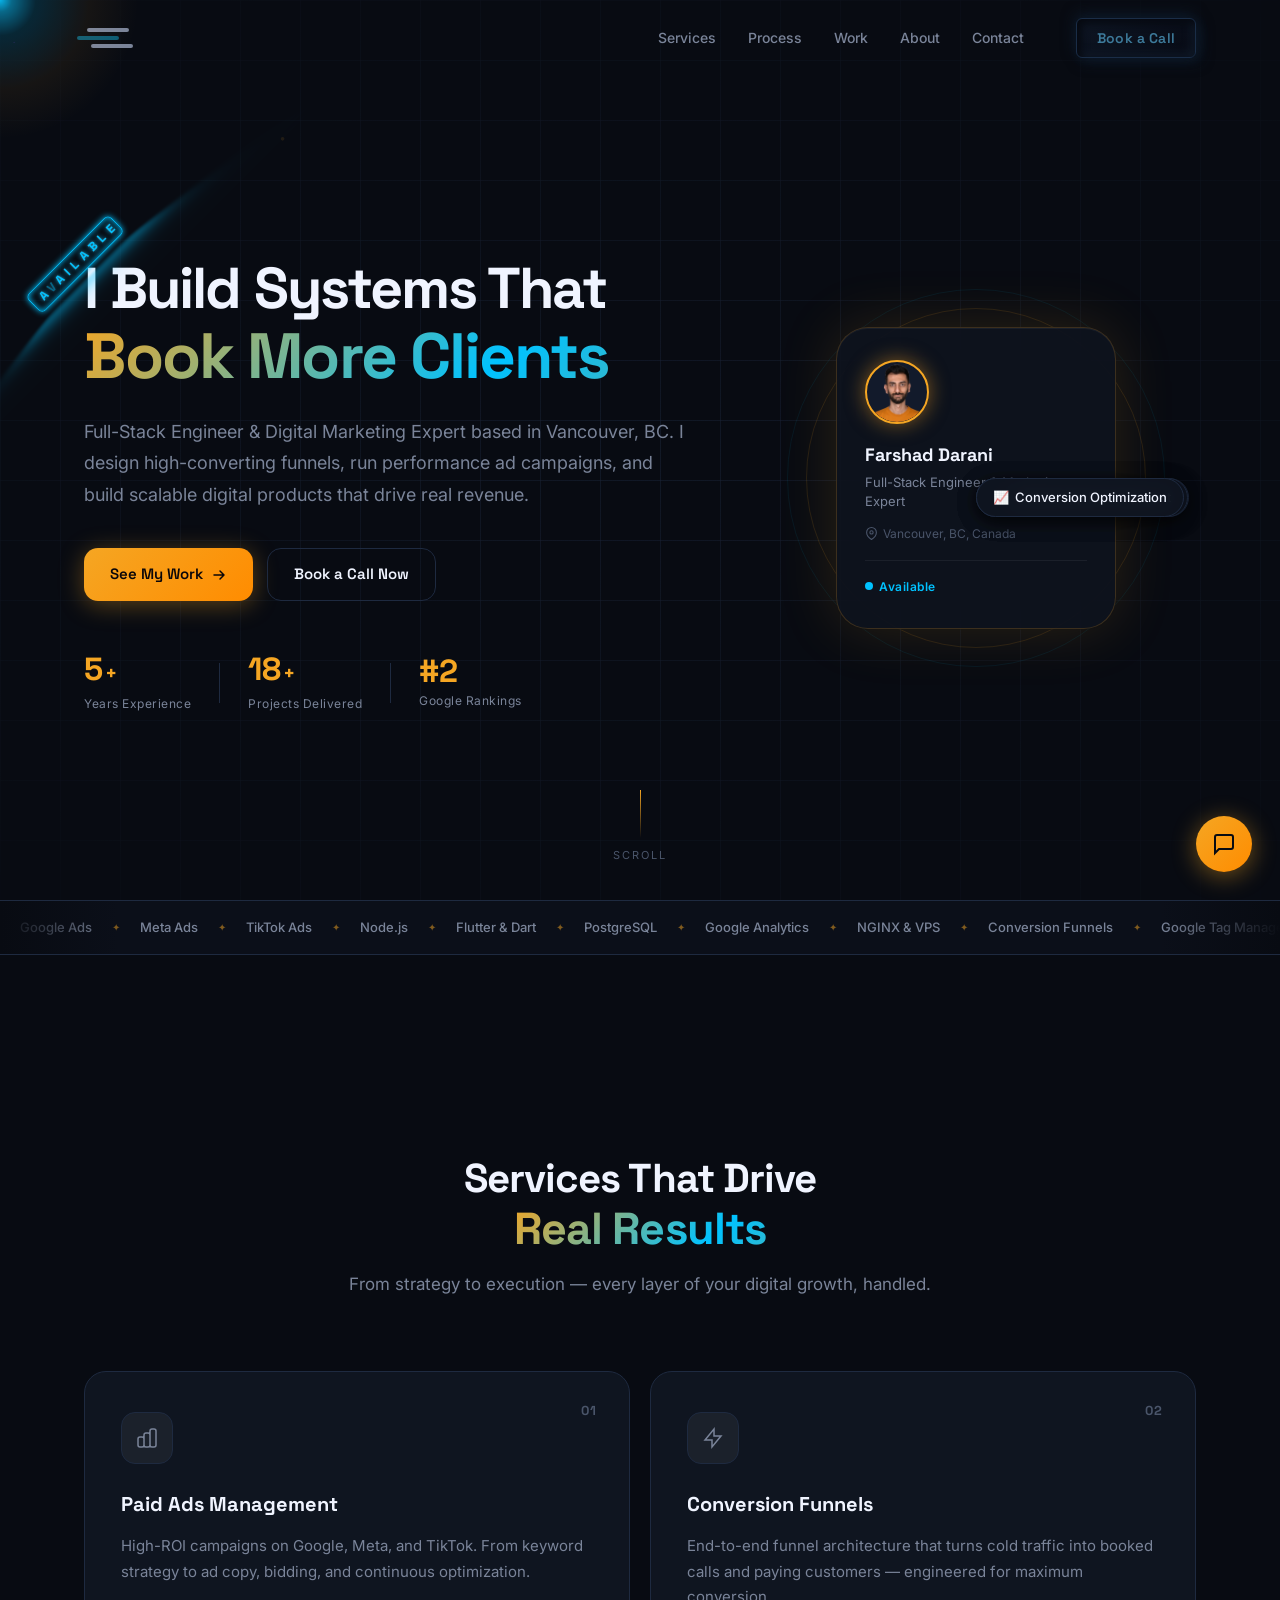
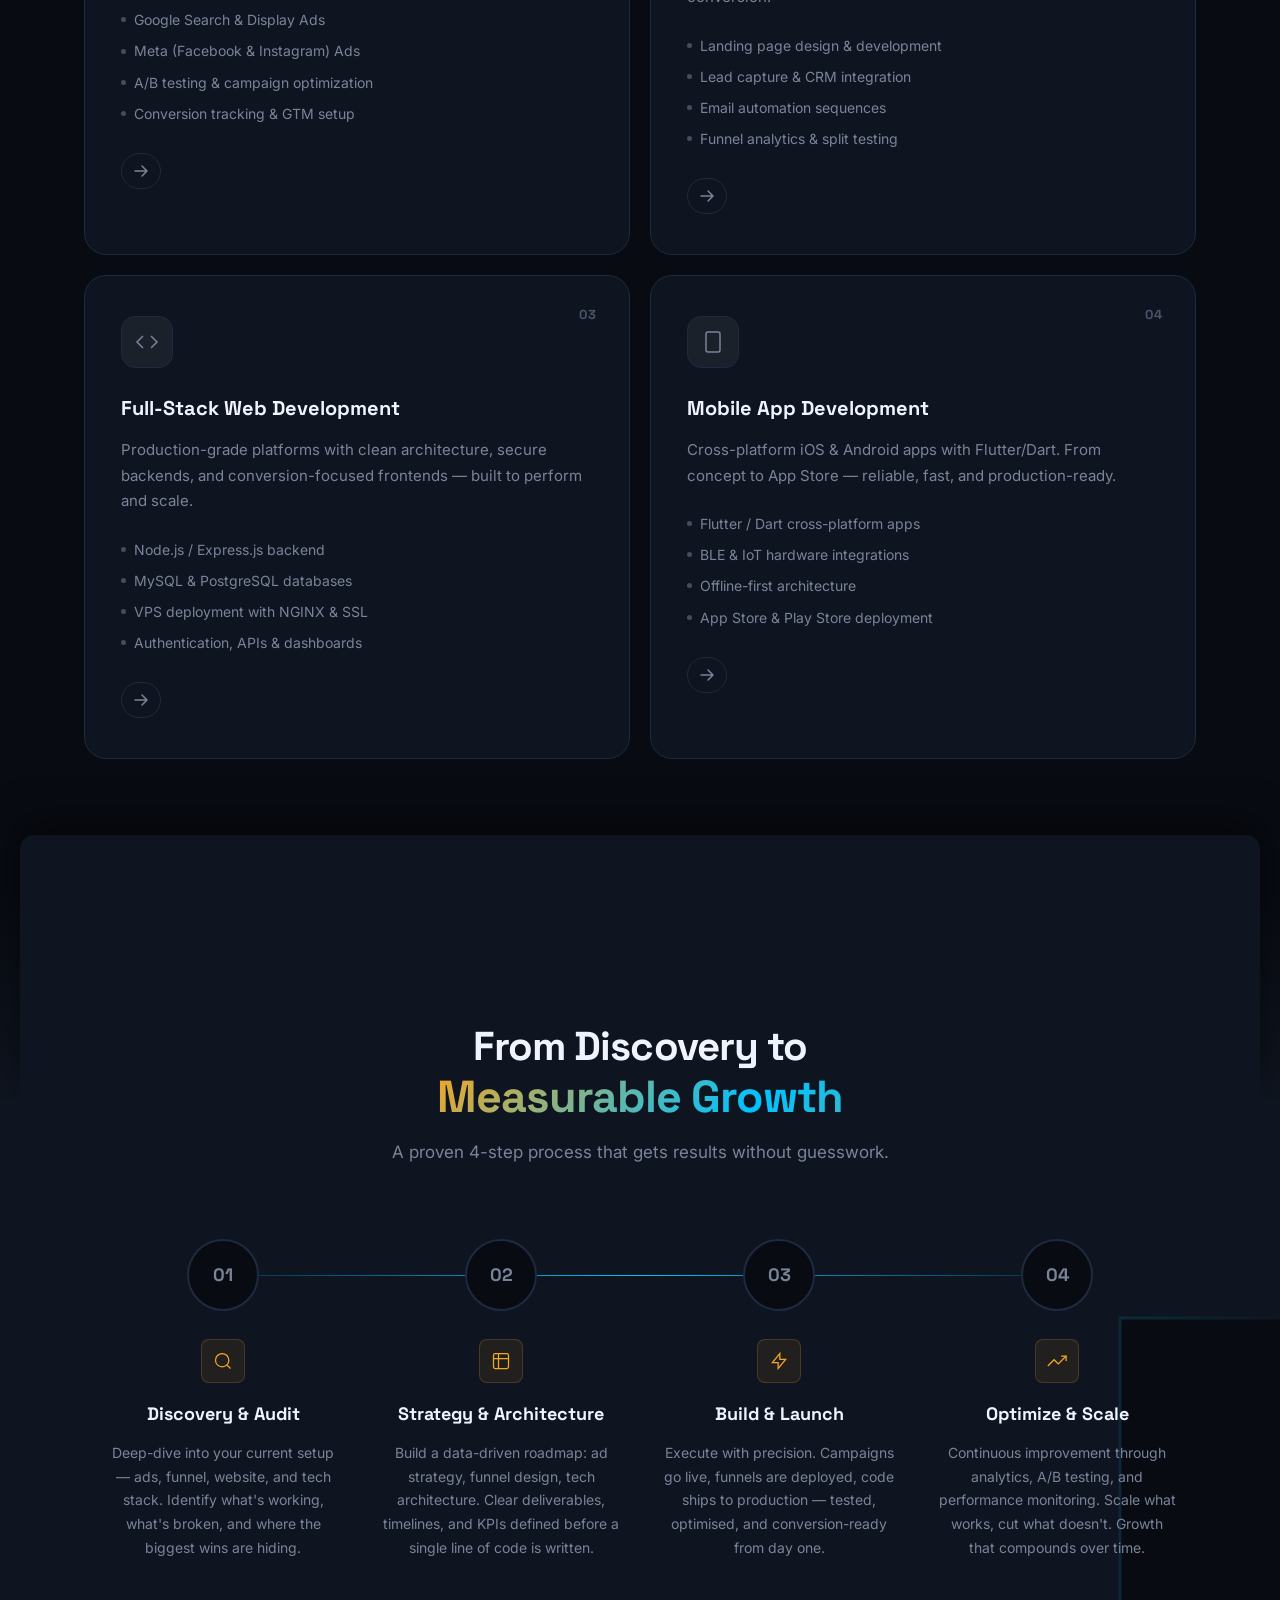
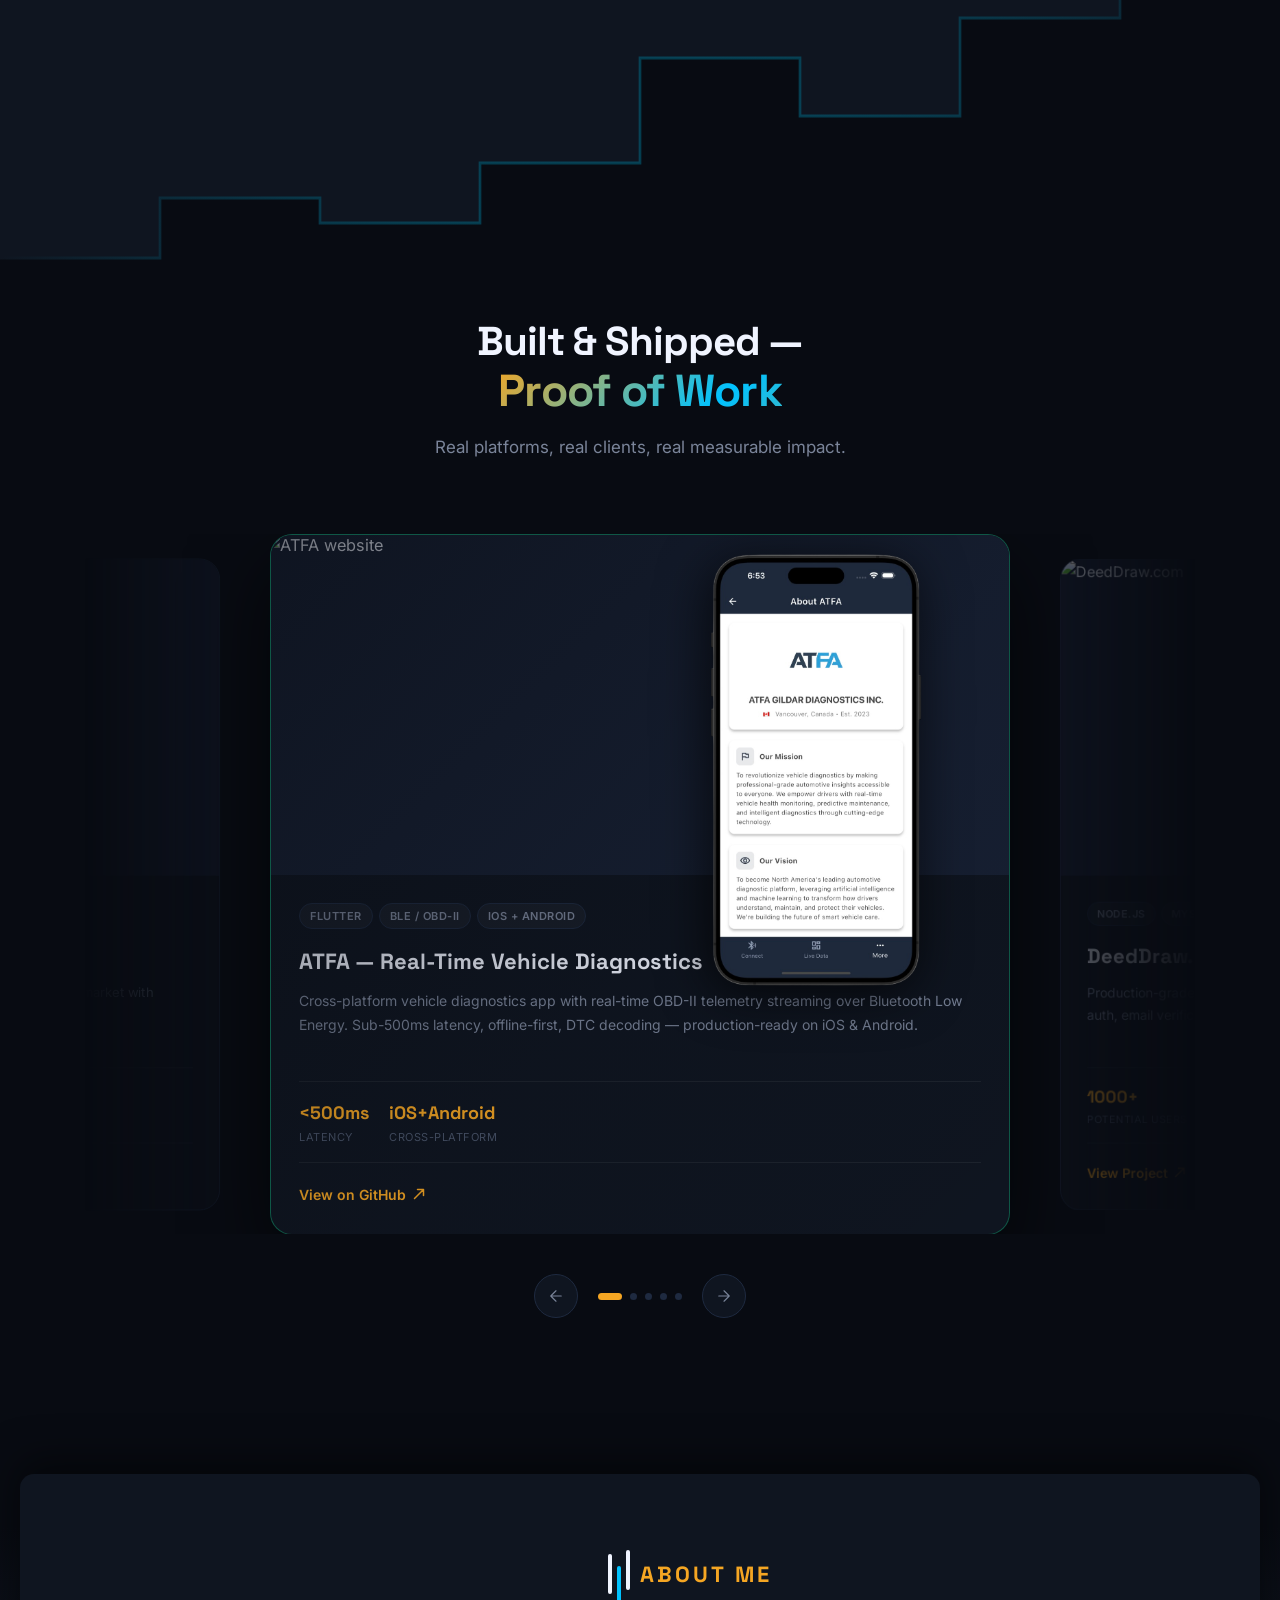
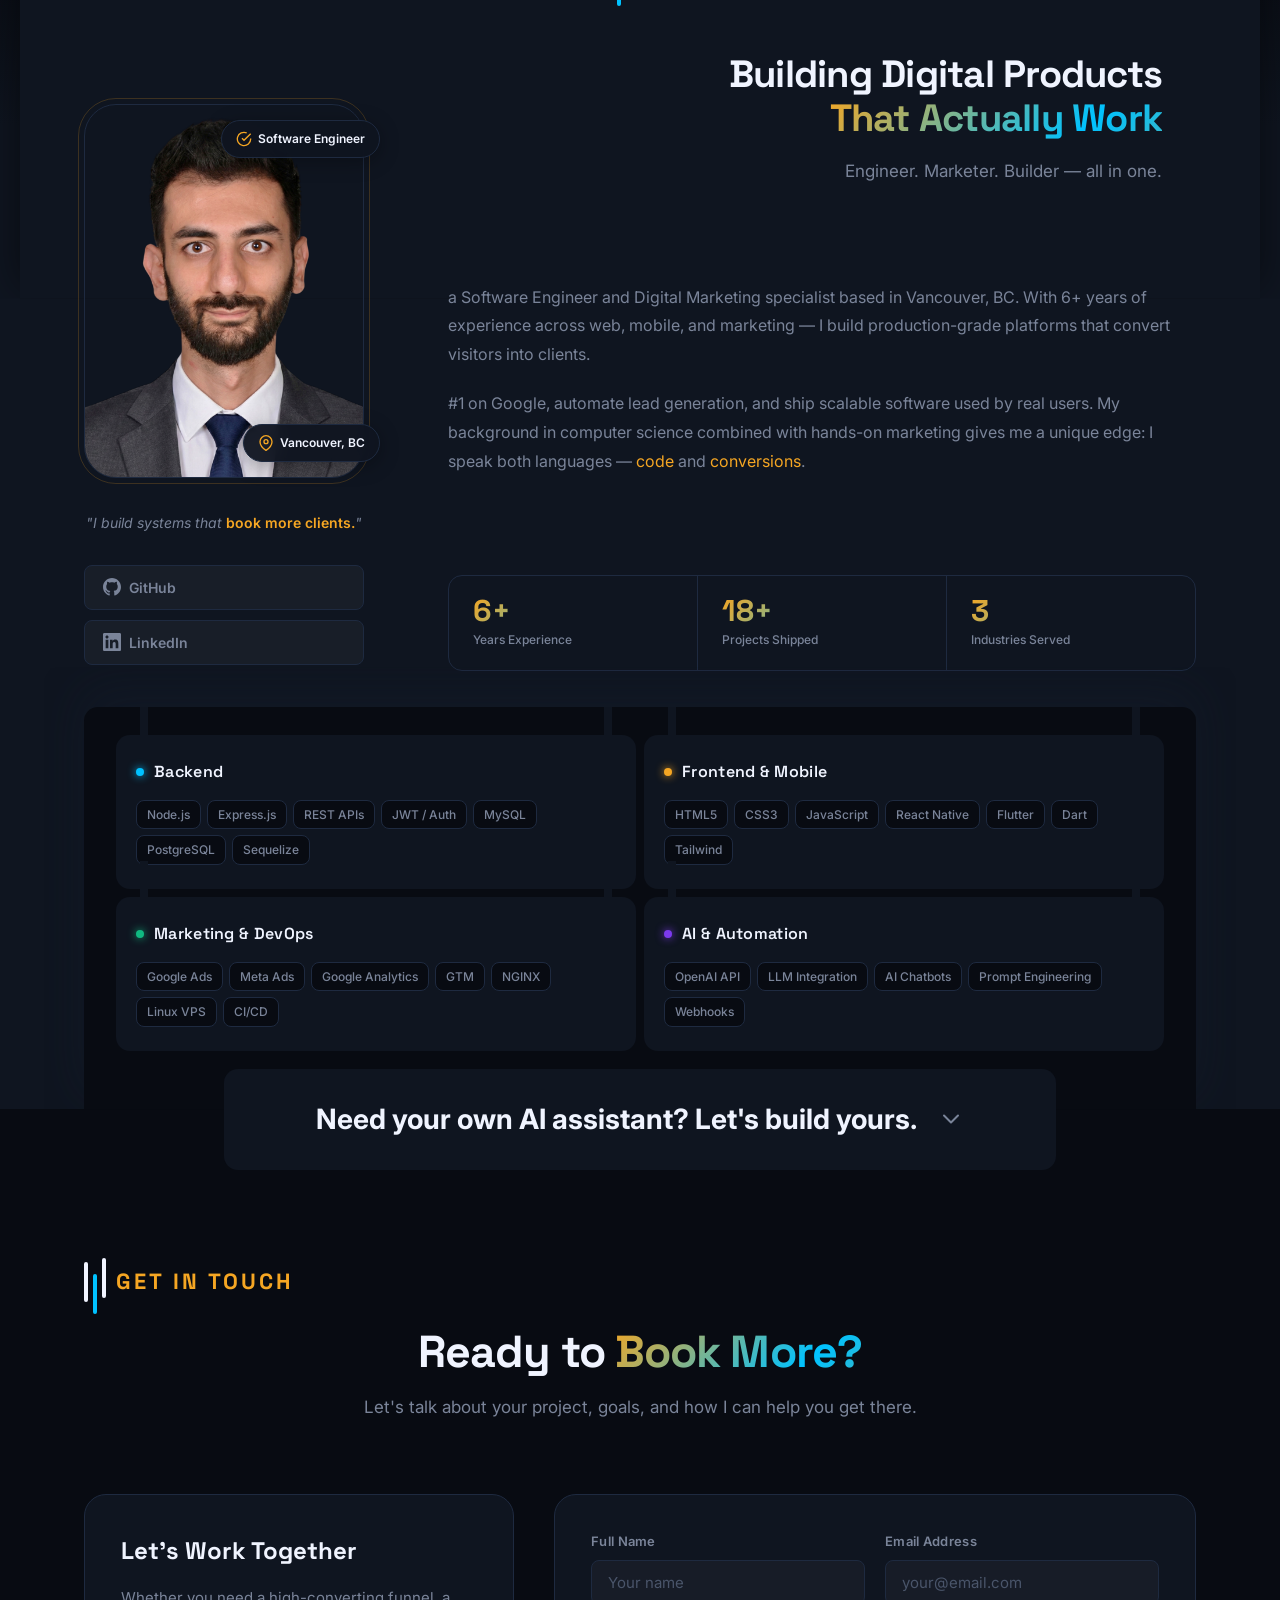
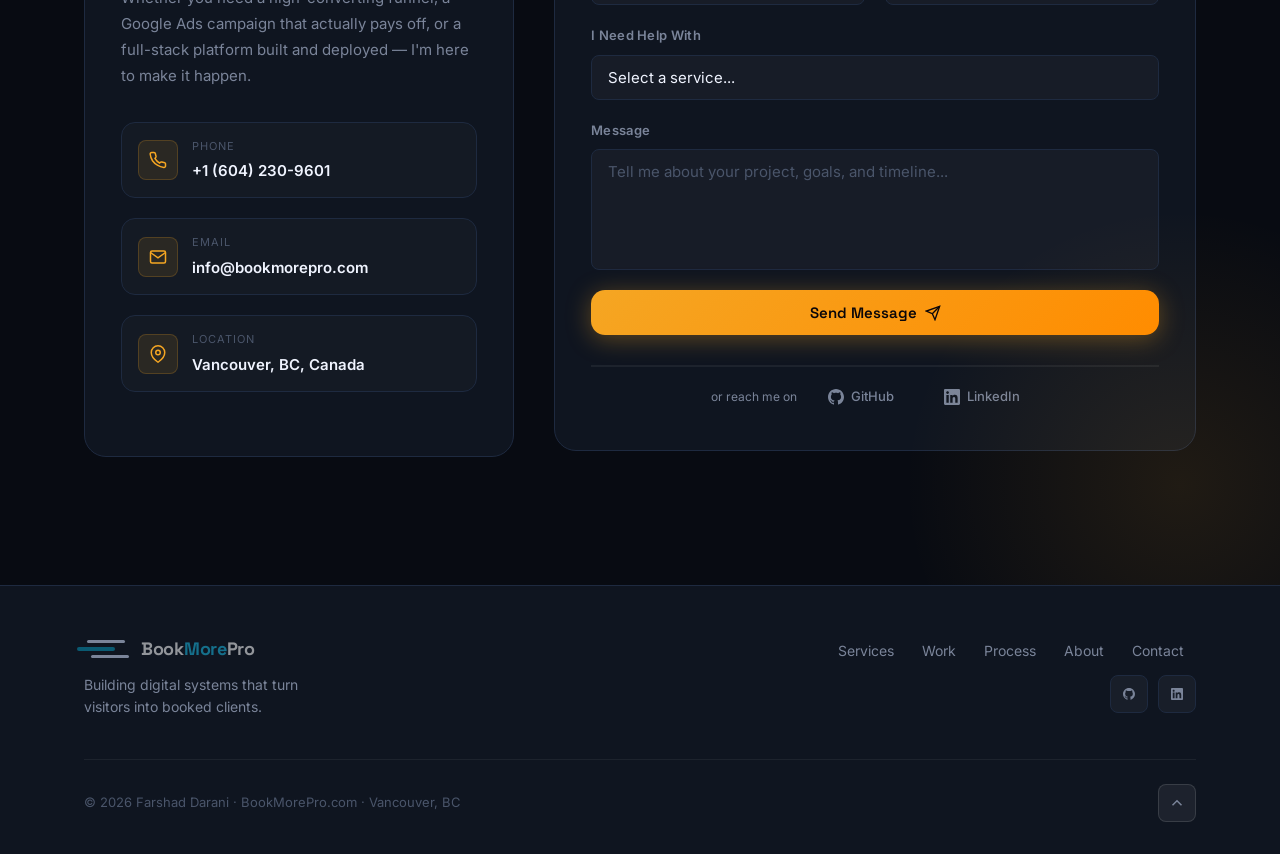
==== commit 30f8035a: "Hero mobile: add static skill chip row between stats and profile card" ====
--- a/index.html
+++ b/index.html
@@ -178,7 +178,7 @@
                         </svg>
                     </a>
                     <a href="#contact" class="btn btn--outline">
-                        <span>Book a Strategy Call</span>
+                        <span>Book a Call Now</span>
                     </a>
                 </div>
 
@@ -203,6 +203,14 @@
                         </div>
                         <span class="hero__stat-label">Google Rankings</span>
                     </div>
+                </div>
+
+                <!-- Mobile-only skill chips -->
+                <div class="hero__chips" aria-hidden="true">
+                    <span class="hero__chip"><span>⚡</span> Google Ads Management</span>
+                    <span class="hero__chip"><span>💻</span> Full-Stack Development</span>
+                    <span class="hero__chip"><span>📱</span> Mobile App Development</span>
+                    <span class="hero__chip"><span>📈</span> Conversion Optimization</span>
                 </div>
             </div>
 
--- a/assets/css/style.css
+++ b/assets/css/style.css
@@ -374,7 +374,8 @@
   border-bottom: 1px solid transparent;
 }
 
-.nav.scrolled {
+.nav.scrolled,
+.nav.menu-open {
   background: rgba(8, 11, 18, 0.92);
   backdrop-filter: blur(20px);
   -webkit-backdrop-filter: blur(20px);
@@ -406,29 +407,29 @@
   display: flex;
   flex-direction: column;
   justify-content: center;
-  gap: 5px;
+  gap: 4px;
   flex-shrink: 0;
 }
 .bar-logo__bar {
   display: block;
-  height: 4.5px;
+  height: 4px;
   border-radius: 2px;
 }
 .bar-logo__bar:nth-child(1) {
-  width: 50px;
-  margin-left: 4px;
+  width: 42px;
+  margin-left: 3px;
   background: var(--text-muted);
   transition: background 0.3s;
 }
 .bar-logo__bar:nth-child(2) {
-  width: 50px;
-  margin-left: -8px;
+  width: 42px;
+  margin-left: -7px;
   background: #0A5A72;
   transition: background 0.3s;
 }
 .bar-logo__bar:nth-child(3) {
-  width: 50px;
-  margin-left: 8px;
+  width: 42px;
+  margin-left: 7px;
   background: var(--text-muted);
   transition: background 0.3s;
 }
@@ -485,10 +486,11 @@
   display: block;
   width: 22px;
   height: 2px;
-  background: var(--text);
+  background: var(--text-muted);
   border-radius: 1px;
   transition: var(--t);
 }
+.nav__hamburger:hover span { background: var(--text); }
 .nav__hamburger.open span:nth-child(1) { transform: translateY(7px) rotate(45deg); }
 .nav__hamburger.open span:nth-child(2) { opacity: 0; transform: scaleX(0); }
 .nav__hamburger.open span:nth-child(3) { transform: translateY(-7px) rotate(-45deg); }
@@ -768,7 +770,7 @@
 }
 
 .hero__subtitle {
-  font-size: clamp(15px, 1.8vw, 18px);
+  font-size: clamp(17px, 2vw, 18px);
   color: var(--text-muted);
   line-height: 1.75;
   max-width: 600px;
@@ -828,6 +830,30 @@
   font-size: 12px;
   color: var(--text-muted);
   letter-spacing: 0.5px;
+}
+
+/* Mobile skill chips (hidden on desktop) */
+.hero__chips {
+  display: none;
+  flex-wrap: wrap;
+  justify-content: center;
+  gap: 10px;
+  margin-top: 36px;
+}
+.hero__chip {
+  display: inline-flex;
+  align-items: center;
+  gap: 6px;
+  background: rgba(15, 21, 32, 0.9);
+  backdrop-filter: blur(12px);
+  -webkit-backdrop-filter: blur(12px);
+  border: 1px solid var(--border);
+  border-radius: 100px;
+  padding: 7px 14px;
+  font-size: 13px;
+  font-weight: 500;
+  color: var(--text-muted);
+  white-space: nowrap;
 }
 
 .hero__stat-divider {
@@ -2689,6 +2715,8 @@
   .btn--nav { display: none; }
   .nav__container .galaxy-button { display: none; }
   .nav__hamburger { display: flex; }
+  .bar-logo__bar { width: 32px !important; height: 3px !important; }
+  .bar-logo { gap: 3px; }
 
   .hero__container {
     grid-template-columns: 1fr;
@@ -2696,10 +2724,14 @@
     gap: 60px;
     padding-top: 40px;
   }
+  .hero__content { align-items: center; text-align: center; }
+  .hero__available-wrap { transform: none; margin-left: 0; margin-bottom: 38px; top: 0; }
+  .hero__stat { align-items: center; }
   .hero__subtitle { margin: 0 auto 38px; }
   .hero__ctas { justify-content: center; }
   .hero__stats { justify-content: center; }
-  .hero__visual { height: 420px; }
+  .hero__chips { display: flex; }
+  .hero__visual { height: 420px; margin-top: 60px; }
   .hero__tag--1 { left: 0; }
   .hero__tag--2 { right: 0; }
   .hero__tag--3 { left: 0; }
@@ -2729,7 +2761,7 @@
 
   .section-header { margin-bottom: 48px; }
 
-  .hero__title { font-size: clamp(32px, 8vw, 52px); }
+  .hero__title { font-size: clamp(36px, 9vw, 52px); }
   .hero__tag { display: none; }
   .hero__orbit { display: none; }
   .hero__ring { width: 260px; height: 260px; }
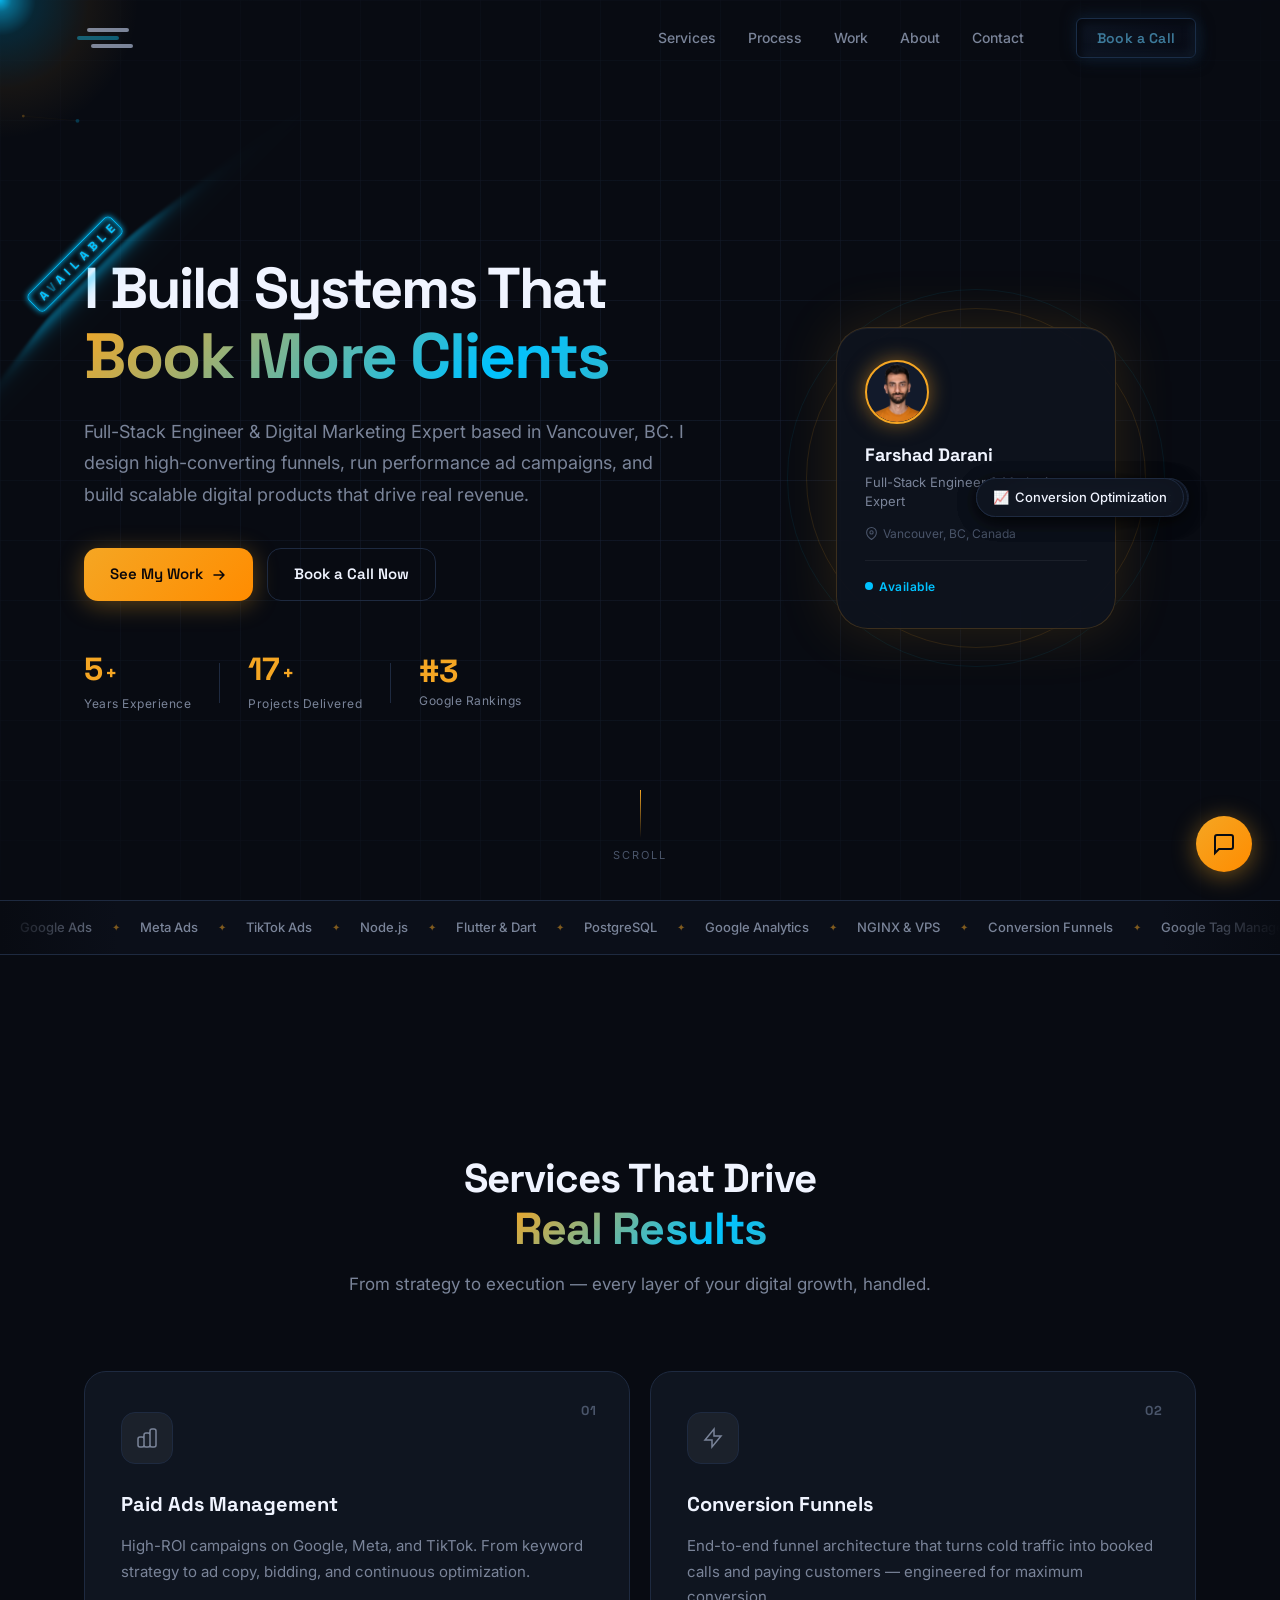
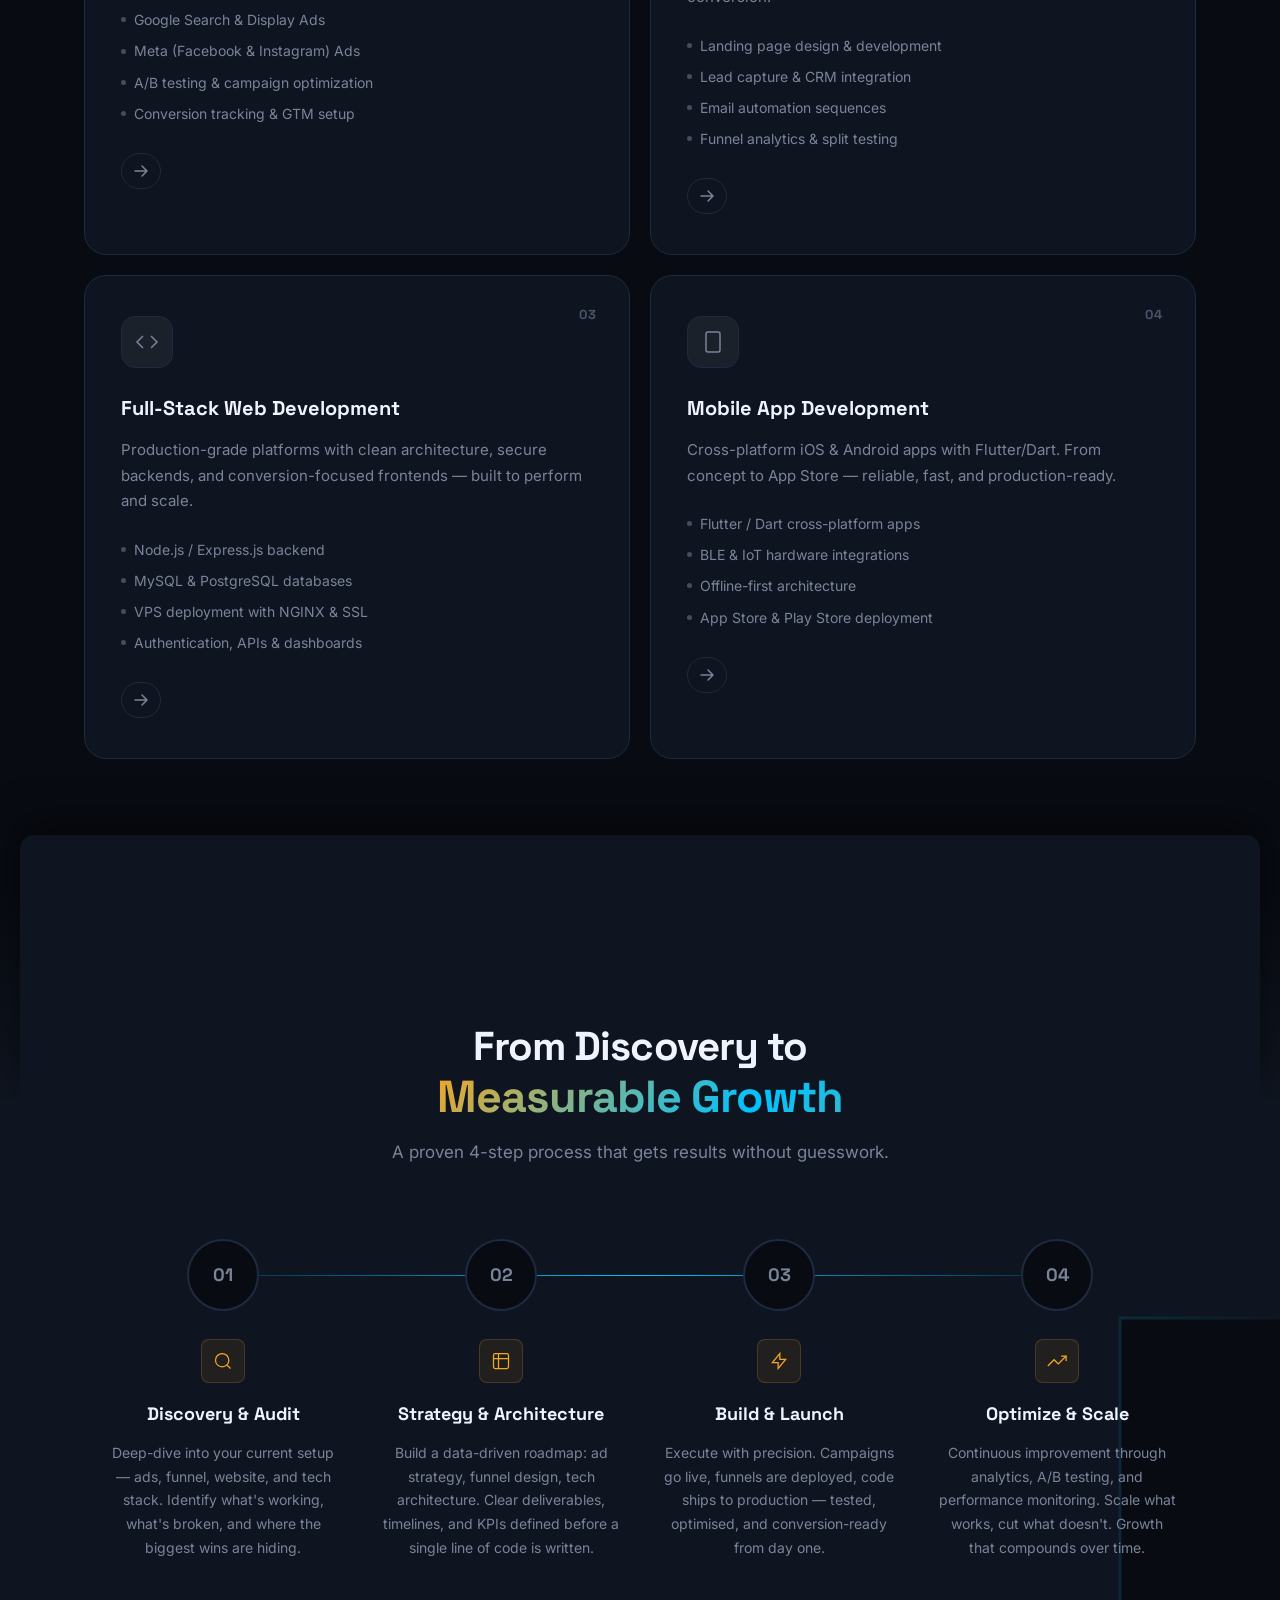
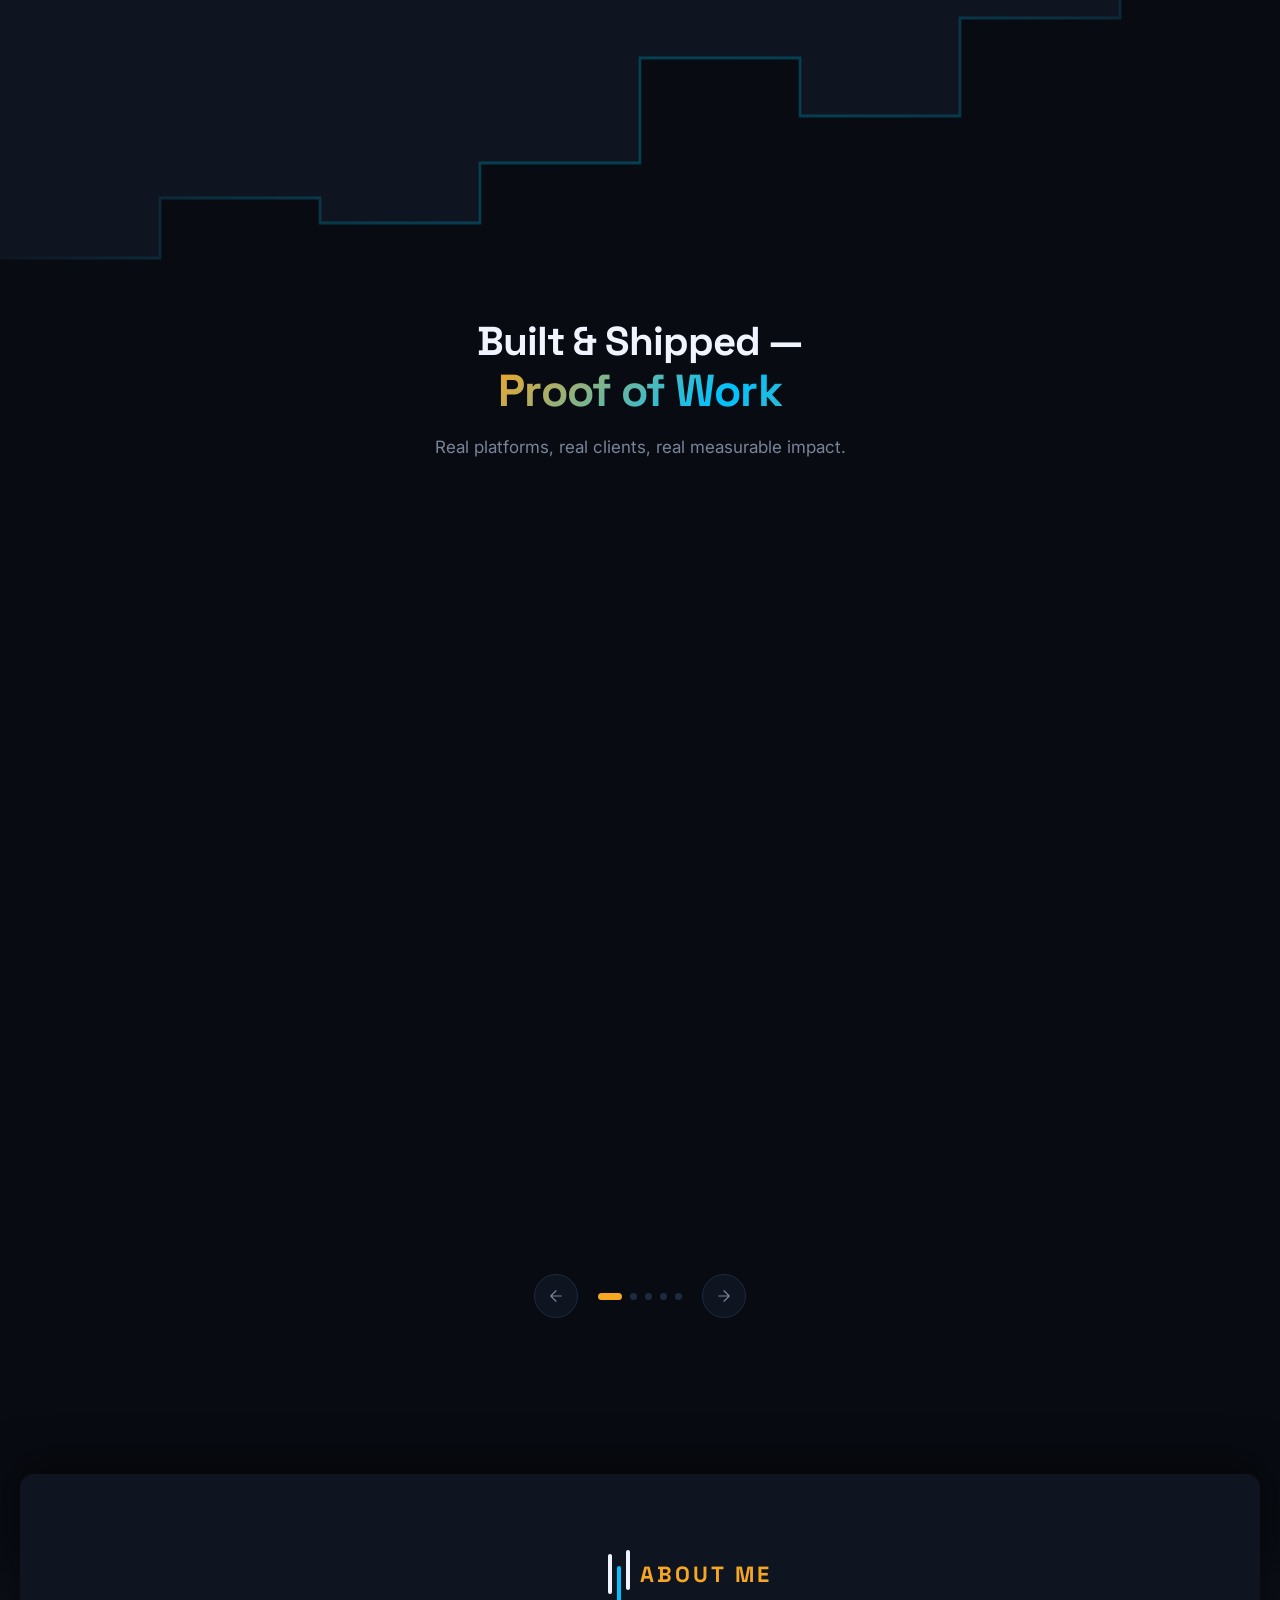
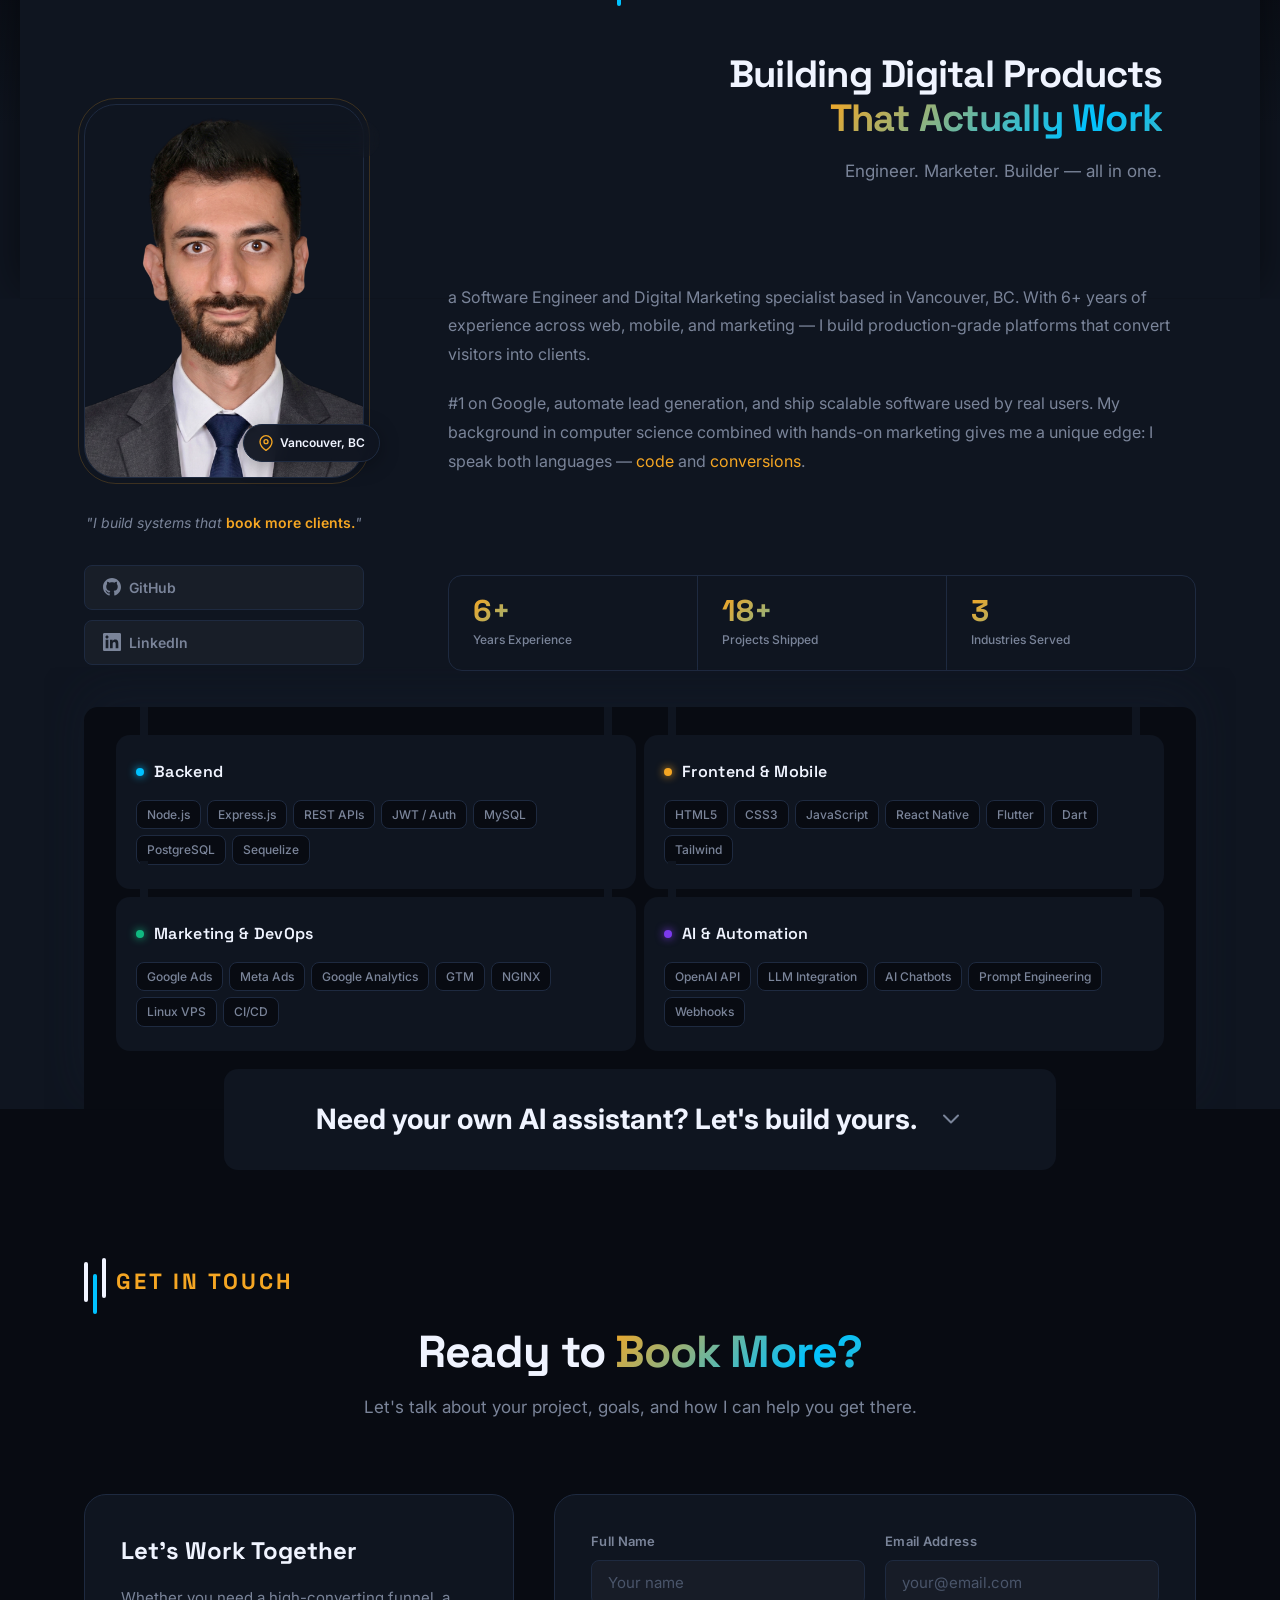
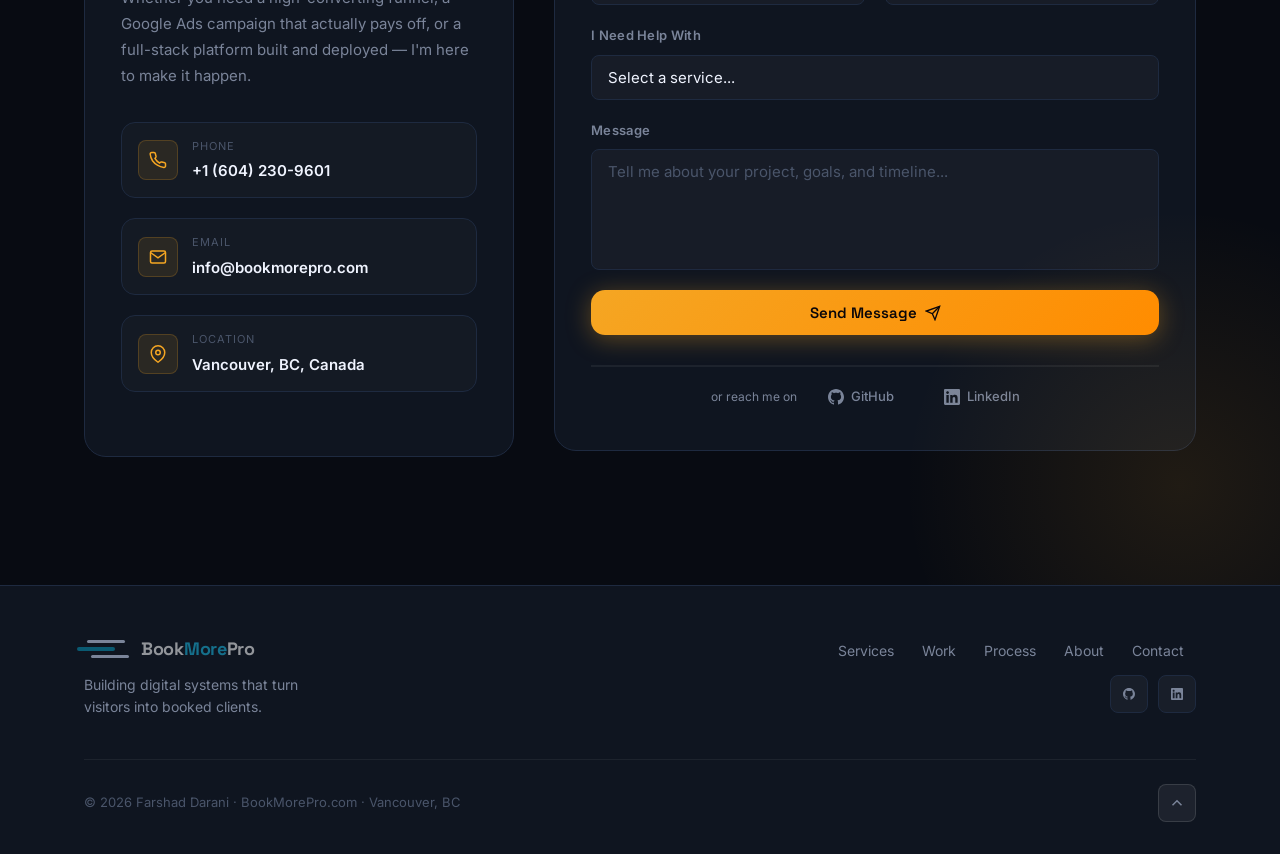
==== commit 1ca4bc59: "Process chart: duplicate SVG for mobile-only editing" ====
--- a/index.html
+++ b/index.html
@@ -541,8 +541,8 @@
                 </div>
             </div>
         </div>
-        <!-- chart shape at section bottom, filled with bg color to cut into process -->
-        <svg class="process__chart-cut" xmlns="http://www.w3.org/2000/svg" viewBox="0 0 1440 800" preserveAspectRatio="none" aria-hidden="true">
+        <!-- chart shape at section bottom — DESKTOP -->
+        <svg class="process__chart-cut process__chart-cut--desktop" xmlns="http://www.w3.org/2000/svg" viewBox="0 0 1440 800" preserveAspectRatio="none" aria-hidden="true">
           <defs>
             <linearGradient id="chartLineGrad" x1="0" y1="0" x2="1" y2="0">
               <stop offset="0%"   stop-color="#0F1520" stop-opacity="1"/>
@@ -558,6 +558,27 @@
           <polyline
             fill="none"
             stroke="url(#chartLineGrad)"
+            stroke-width="3"
+            points="0,760 180,760 180,700 360,700 360,725 540,725 540,665 720,665 720,560 900,560 900,618 1080,618 1080,520 1260,520 1260,220 1440,220"
+          />
+        </svg>
+        <!-- chart shape at section bottom — MOBILE (edit points below) -->
+        <svg class="process__chart-cut process__chart-cut--mobile" xmlns="http://www.w3.org/2000/svg" viewBox="0 0 1440 800" preserveAspectRatio="none" aria-hidden="true">
+          <defs>
+            <linearGradient id="chartLineGradMobile" x1="0" y1="0" x2="1" y2="0">
+              <stop offset="0%"   stop-color="#0F1520" stop-opacity="1"/>
+              <stop offset="45%"  stop-color="#006E8A" stop-opacity="0.5"/>
+              <stop offset="55%"  stop-color="#006E8A" stop-opacity="0.5"/>
+              <stop offset="100%" stop-color="#0F1520" stop-opacity="1"/>
+            </linearGradient>
+          </defs>
+          <polygon
+            fill="#080B12"
+            points="0,800 1440,800 1440,220 1260,220 1260,520 1080,520 1080,618 900,618 900,560 720,560 720,665 540,665 540,725 360,725 360,700 180,700 180,760 0,760"
+          />
+          <polyline
+            fill="none"
+            stroke="url(#chartLineGradMobile)"
             stroke-width="3"
             points="0,760 180,760 180,700 360,700 360,725 540,725 540,665 720,665 720,560 900,560 900,618 1080,618 1080,520 1260,520 1260,220 1440,220"
           />
--- a/assets/css/style.css
+++ b/assets/css/style.css
@@ -835,12 +835,18 @@
 /* Mobile skill chips (hidden on desktop) */
 .hero__chips {
   display: none;
-  flex-wrap: wrap;
+  position: relative;
   justify-content: center;
-  gap: 10px;
-  margin-top: 36px;
+  height: 36px;
+  margin-top: 80px;
+  width: 100%;
 }
 .hero__chip {
+  position: absolute;
+  top: 50%;
+  left: 50%;
+  transform: translate(-50%, -50%) translateY(8px);
+  opacity: 0;
   display: inline-flex;
   align-items: center;
   gap: 6px;
@@ -854,6 +860,18 @@
   font-weight: 500;
   color: var(--text-muted);
   white-space: nowrap;
+  animation: chipCycle 10s infinite;
+}
+.hero__chip:nth-child(1) { animation-delay:   0s; }
+.hero__chip:nth-child(2) { animation-delay:  -7.5s; }
+.hero__chip:nth-child(3) { animation-delay:  -5s; }
+.hero__chip:nth-child(4) { animation-delay:  -2.5s; }
+
+@keyframes chipCycle {
+  0%        { opacity: 0; transform: translate(-50%, -50%) translateY(8px); }
+  5%        { opacity: 1; transform: translate(-50%, -50%) translateY(0); }
+  20%       { opacity: 1; transform: translate(-50%, -50%) translateY(0); }
+  25%, 100% { opacity: 0; transform: translate(-50%, -50%) translateY(-8px); }
 }
 
 .hero__stat-divider {
@@ -1589,6 +1607,7 @@
   display: block;
   pointer-events: none;
 }
+.process__chart-cut--mobile { display: none; }
 .process__chart-cut polygon {
   opacity: 0;
   transition: opacity 0.8s ease 0.1s;
@@ -2731,13 +2750,14 @@
   .hero__ctas { justify-content: center; }
   .hero__stats { justify-content: center; }
   .hero__chips { display: flex; }
-  .hero__visual { height: 420px; margin-top: 60px; }
+  .hero__visual { height: 420px; margin-top: -90px; }
   .hero__tag--1 { left: 0; }
   .hero__tag--2 { right: 0; }
   .hero__tag--3 { left: 0; }
   .hero__tag--4 { right: 0; }
 
   .services__grid { grid-template-columns: 1fr; }
+  .services { padding-bottom: calc(var(--section-py) + 80px); }
   .work-slide { flex: 0 0 520px; }
 
   .about__container {
@@ -2760,6 +2780,12 @@
   :root { --section-py: 70px; }
 
   .section-header { margin-bottom: 48px; }
+  .bar-reveal { margin-left: auto; margin-right: auto; }
+  .bar-reveal__bar { width: 3px !important; }
+  .bar-reveal__bar:nth-child(1),
+  .bar-reveal__bar:nth-child(2),
+  .bar-reveal__bar:nth-child(3) { height: 32px !important; }
+  .bar-reveal__text { font-size: 18px !important; }
 
   .hero__title { font-size: clamp(36px, 9vw, 52px); }
   .hero__tag { display: none; }
@@ -2767,7 +2793,31 @@
   .hero__ring { width: 260px; height: 260px; }
 
   .process__timeline { grid-template-columns: 1fr; }
-  .process__step { align-items: flex-start; text-align: left; }
+  .process__chart-cut--desktop { display: none; }
+  .process__chart-cut--mobile  { display: block; }
+  .process .section-header { margin-bottom: 70px; }
+  .process__content {
+    margin-left: 0;
+    margin-right: 0;
+    padding: 40px 24px 220px;
+    border-radius: var(--radius);
+  }
+  .process__step { flex-direction: row; align-items: flex-start; gap: 20px; text-align: center; }
+  .process__step-num { flex-shrink: 0; width: 60px; height: 60px; font-size: 16px; margin-bottom: 0; }
+  .process__step-body { flex: 1; align-items: flex-start; text-align: left; }
+  .process .section-header { margin-top: -380px; }
+  .process__line { display: none; }
+  .process__timeline::before {
+    content: '';
+    position: absolute;
+    left: 50px;
+    top: 30px;
+    bottom: -80px;
+    width: 1px;
+    transform: none;
+    background: linear-gradient(180deg, #003a52, #00C2FF, #080B12);
+    z-index: 0;
+  }
   .work-slide { flex: 0 0 calc(100vw - 40px); }
 
   .footer__bottom { flex-direction: column; gap: 16px; text-align: center; }
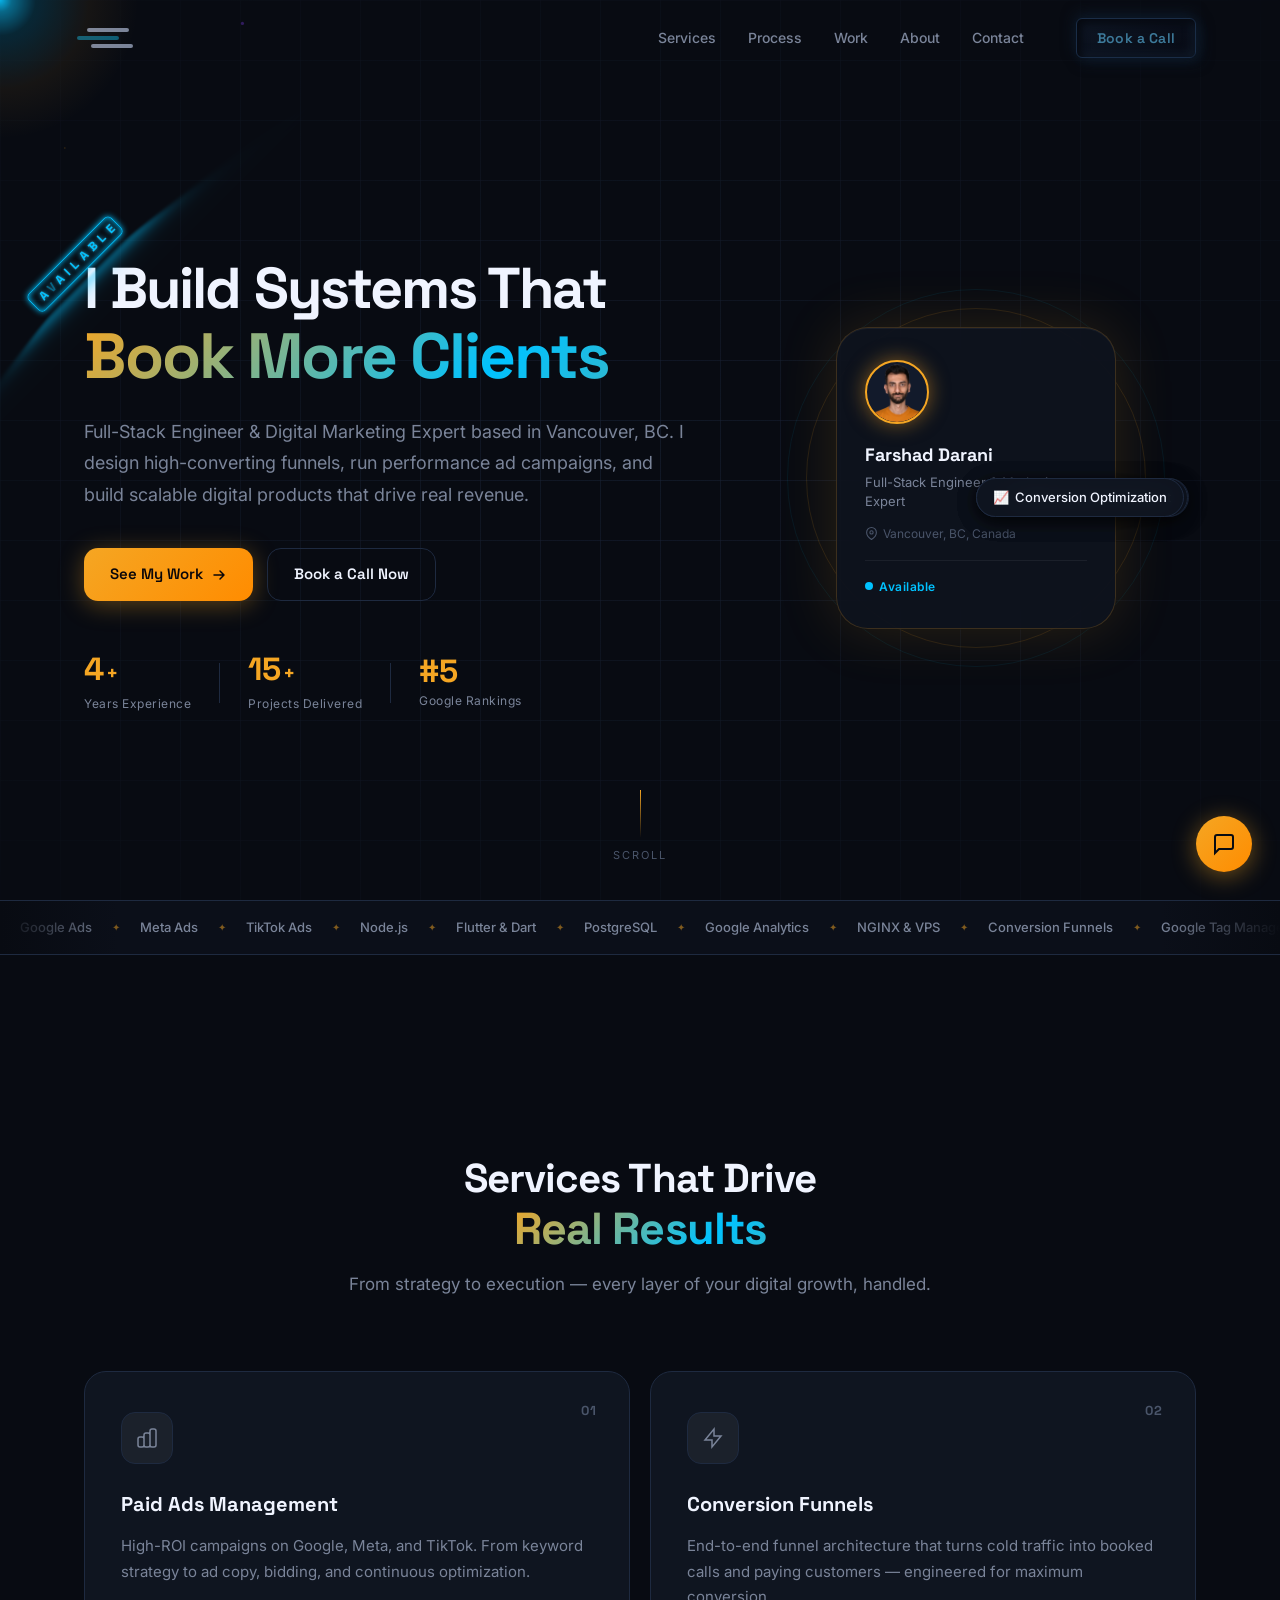
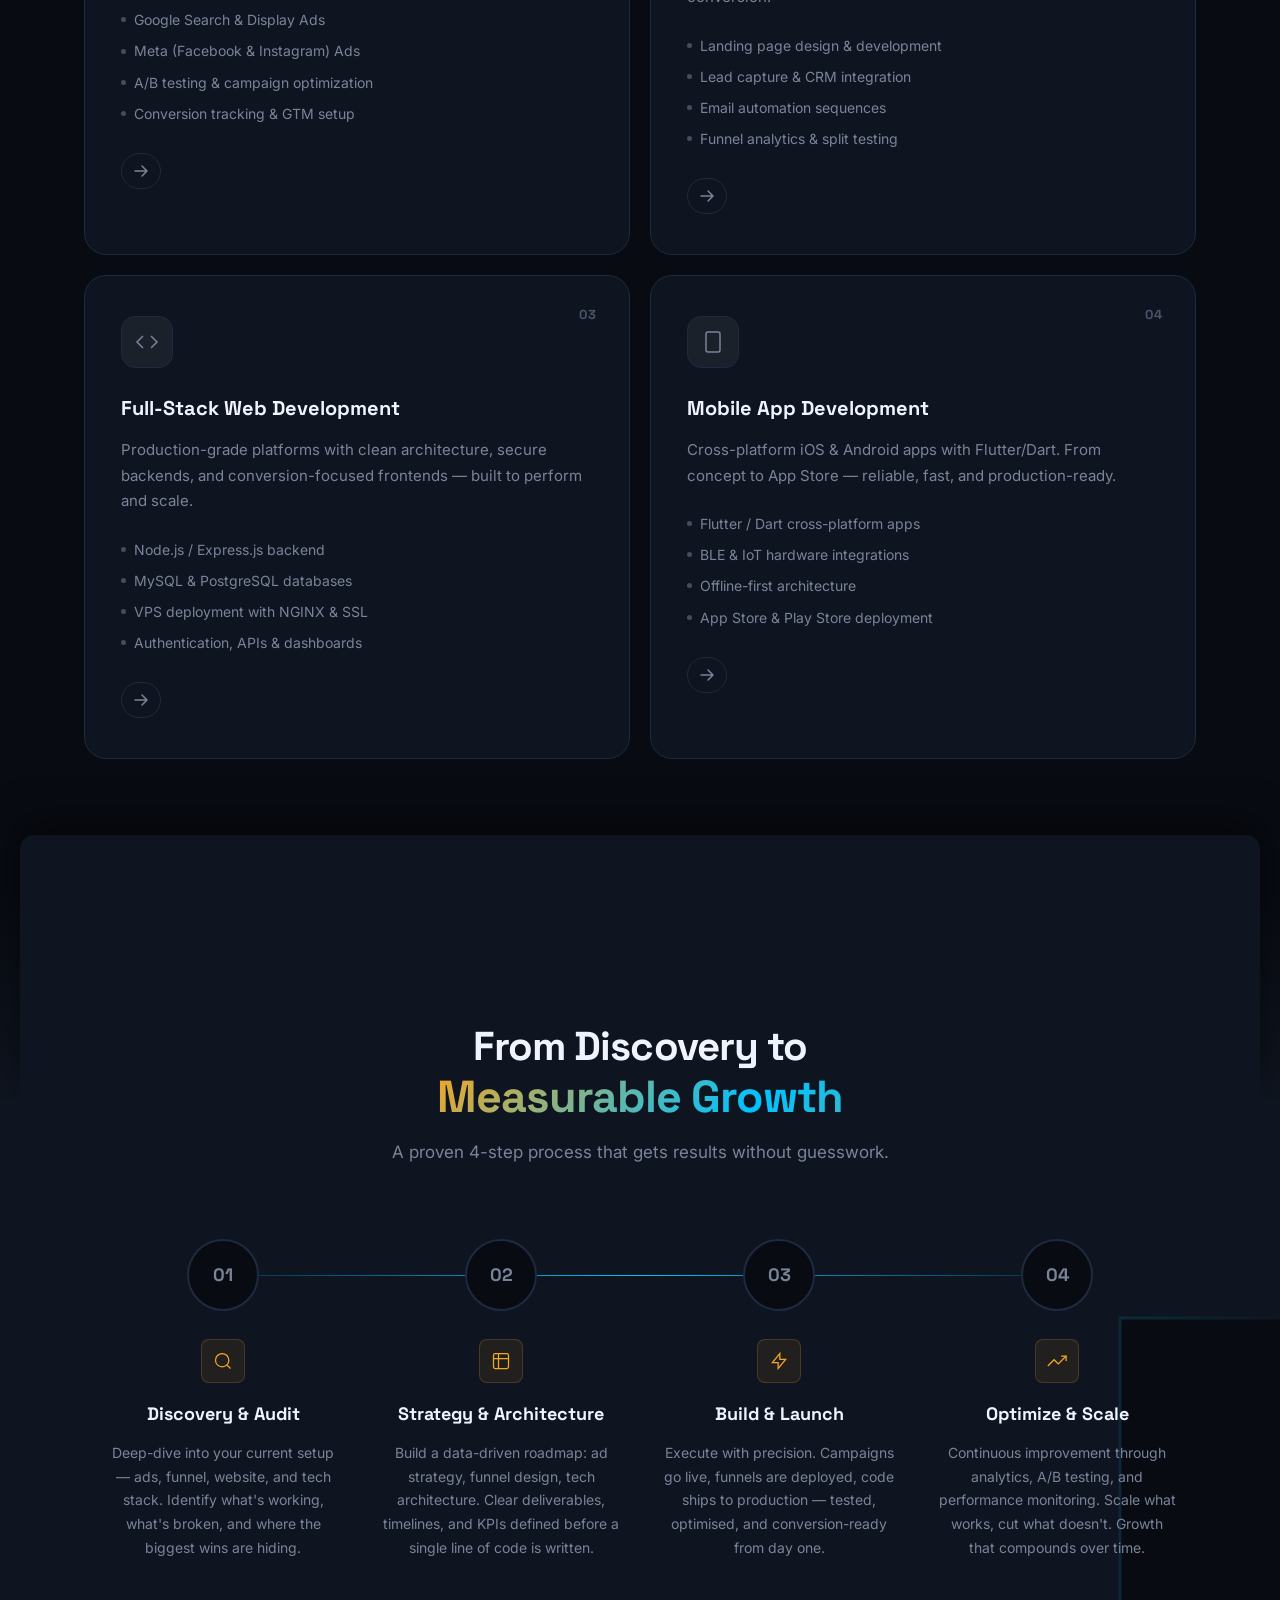
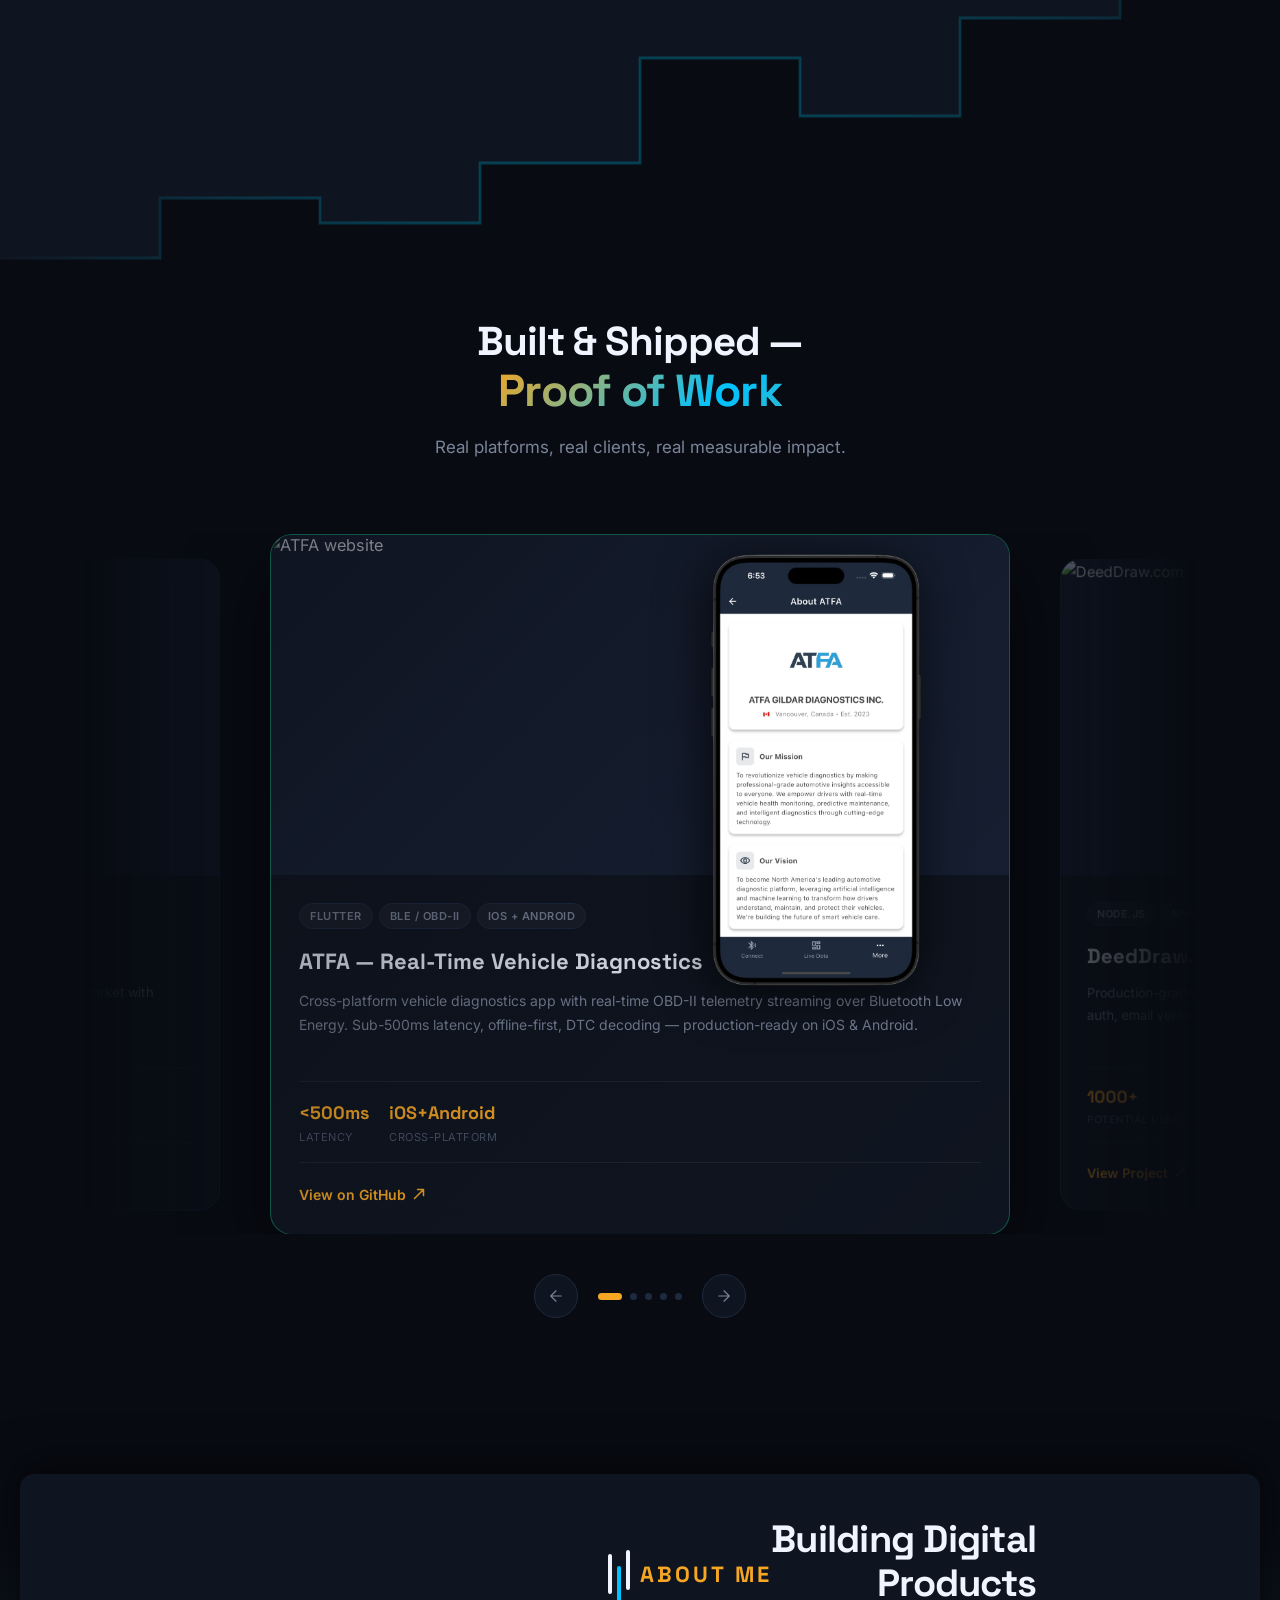
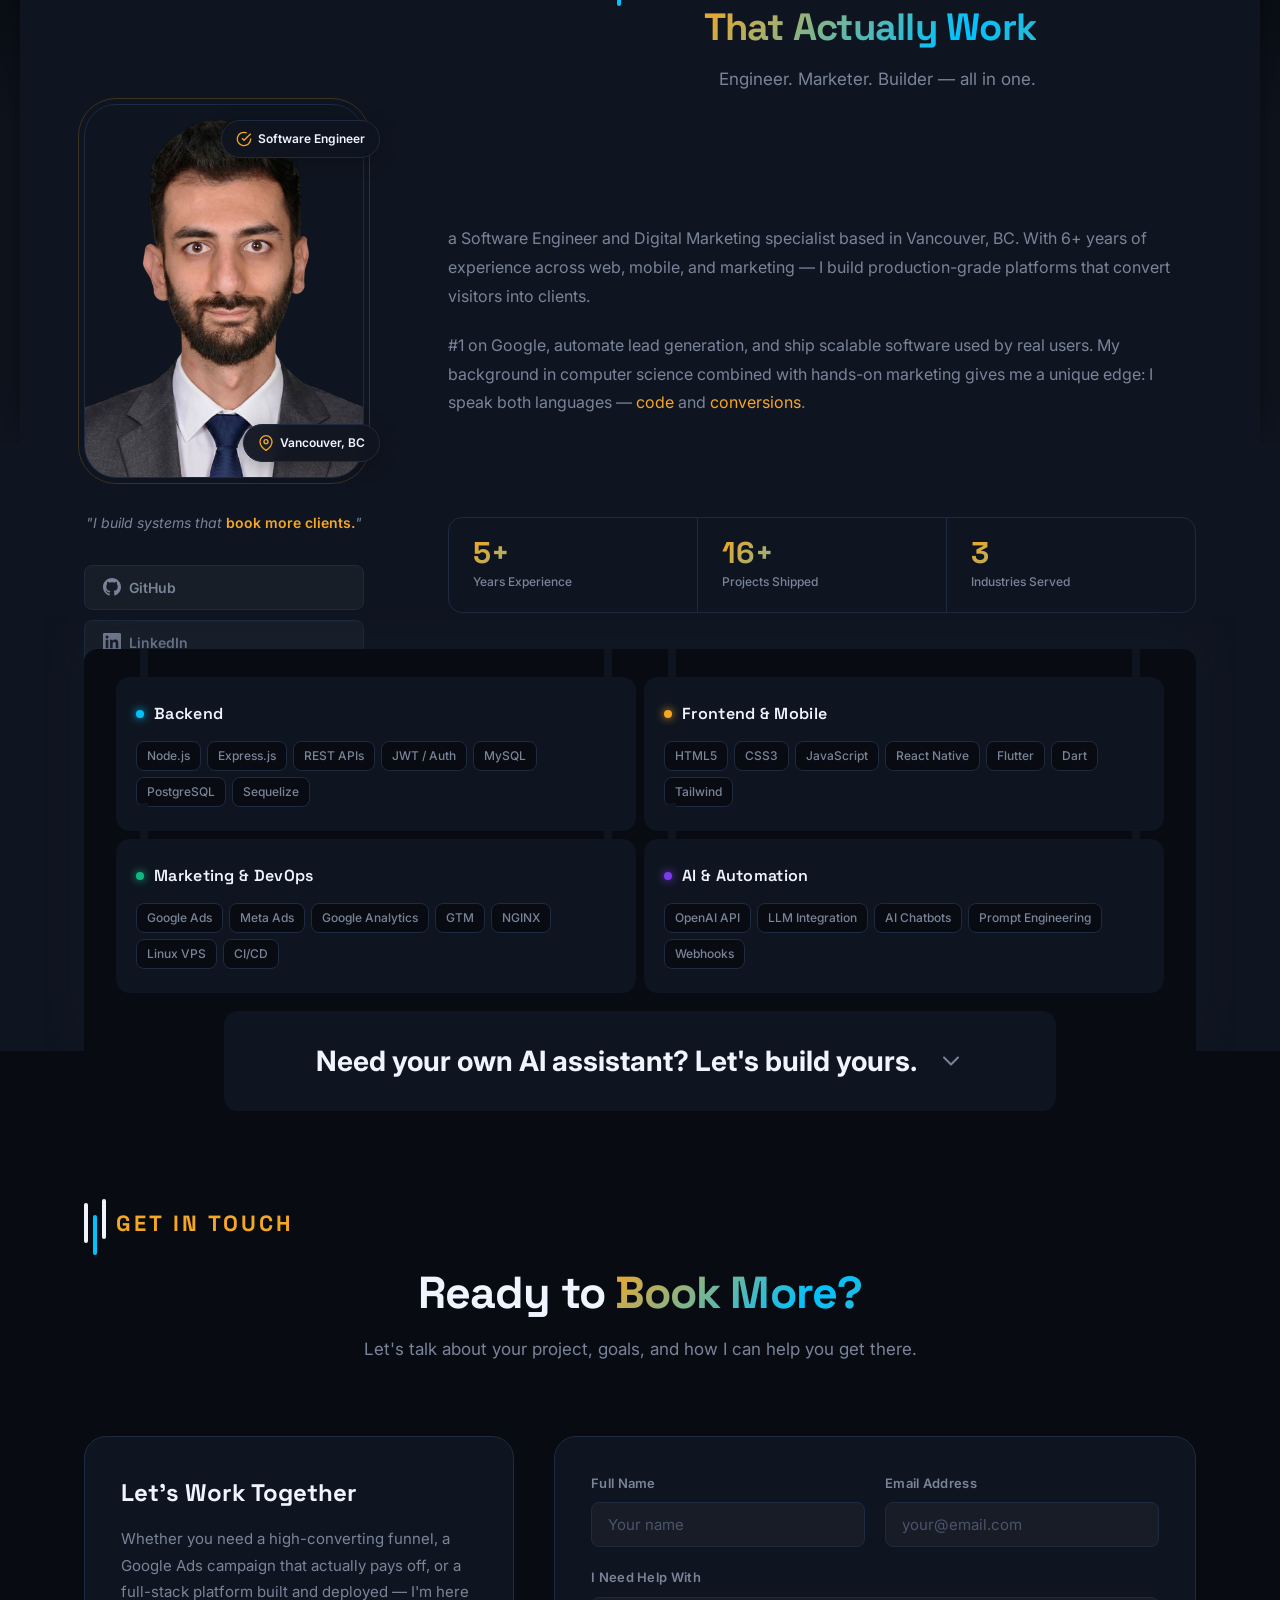
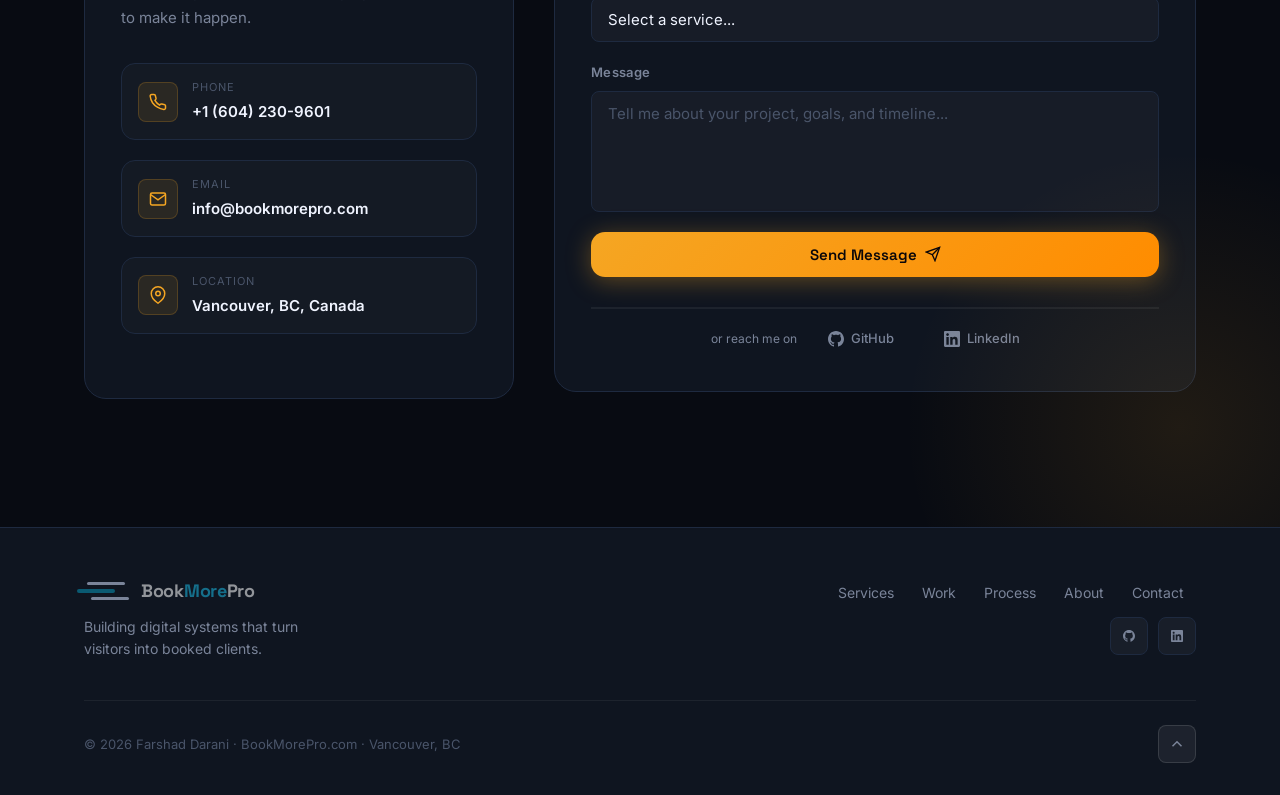
==== commit adeadfba: "About: merge bar-reveal into about__content, single card on mobile" ====
--- a/index.html
+++ b/index.html
@@ -574,13 +574,13 @@
           </defs>
           <polygon
             fill="#080B12"
-            points="0,800 1440,800 1440,220 1260,220 1260,520 1080,520 1080,618 900,618 900,560 720,560 720,665 540,665 540,725 360,725 360,700 180,700 180,760 0,760"
+            points="0,800 1440,800 1440,300 1260,300 1260,520 1080,520 1080,618 900,618 900,560 720,560 720,665 540,665 540,725 360,725 360,700 180,700 180,760 0,760"
           />
           <polyline
             fill="none"
             stroke="url(#chartLineGradMobile)"
             stroke-width="3"
-            points="0,760 180,760 180,700 360,700 360,725 540,725 540,665 720,665 720,560 900,560 900,618 1080,618 1080,520 1260,520 1260,220 1440,220"
+            points="0,760 180,760 180,700 360,700 360,725 540,725 540,665 720,665 720,560 900,560 900,618 1080,618 1080,520 1260,520 1260,300 1440,300"
           />
         </svg>
     </section>
@@ -825,8 +825,6 @@
                         </div>
                         <span class="bar-reveal__text">About Me</span>
                     </div>
-                </div>
-                <div class="section-header">
                     <h2 class="section-title about__title" data-aos="fade-up" data-aos-delay="100">Building Digital Products<br><span class="gradient-text">That Actually Work</span></h2>
                     <p class="about__subtitle section-subtitle">Engineer. Marketer. Builder — all in one.</p>
                 </div>
--- a/assets/css/style.css
+++ b/assets/css/style.css
@@ -2819,10 +2819,42 @@
     z-index: 0;
   }
   .work-slide { flex: 0 0 calc(100vw - 40px); }
+  .work-slide__img-wrap { height: 56vw; }
+  .work-slide--atfa .work-slide__phone { bottom: auto; top: 10px; right: 16px; width: 32%; }
+  .work-slide--vendfeed .work-slide__phone { bottom: auto; top: 38px; right: 16px; width: 30%; }
+  .work-slide--vendfeed .work-slide__img-wrap { height: 56vw; padding: 0; }
+
+  .work > .container > .bar-reveal { margin-left: auto; margin-right: 0; margin-bottom: 16px; }
+  .work > .container > .section-header { margin-bottom: 72px; }
 
   .footer__bottom { flex-direction: column; gap: 16px; text-align: center; }
 
   .work-card--wide { grid-column: span 1; }
+
+  /* About section — reset desktop positioning, centre everything */
+  .about__content {
+    margin: 0;
+    padding: 40px 24px 0;
+    top: 0;
+    display: block;
+    text-align: center;
+    background: var(--surface);
+    box-shadow: none;
+    border-radius: var(--radius) var(--radius) 0 0;
+    clip-path: none;
+    pointer-events: auto;
+  }
+  .about__content > .bar-reveal,
+  .about__content > * { position: static !important; }
+  .about__title { text-align: center !important; margin-top: 16px; }
+  .about__subtitle { text-align: center; }
+  .about__body { grid-template-columns: 1fr; gap: 40px; margin-top: 40px; display: flex; flex-direction: column; }
+  .about__right  { display: contents; }
+  .about__content      { order: 1; }
+  .about__bio          { order: 2; }
+  .about__profile      { order: 3; }
+  .about__stats-row    { order: 4; }
+  .about__skills-box   { order: 5; }
 }
 
 /* ============================================================
@@ -3071,3 +3103,26 @@
   .chat-widget { bottom: 16px; right: 16px; }
   .chat-widget__panel { width: calc(100vw - 32px); max-height: 65vh; }
 }
+
+/* ============================================================
+   ABOUT BAR-REVEAL — nuclear mobile centre fix (last rule wins)
+   ============================================================ */
+@media (max-width: 600px) {
+  .about__content {
+    display: flex !important;
+    flex-direction: column !important;
+    align-items: center !important;
+    text-align: center !important;
+    padding: 40px 24px 32px !important;
+    background: var(--surface) !important;
+    border-radius: var(--radius) !important;
+    box-shadow: 0 8px 40px rgba(0,0,0,0.5) !important;
+    margin: 0 !important;
+    top: 0 !important;
+    clip-path: none !important;
+  }
+  .about__content > * {
+    position: static !important;
+  }
+  .about__title { margin-top: 20px !important; }
+}
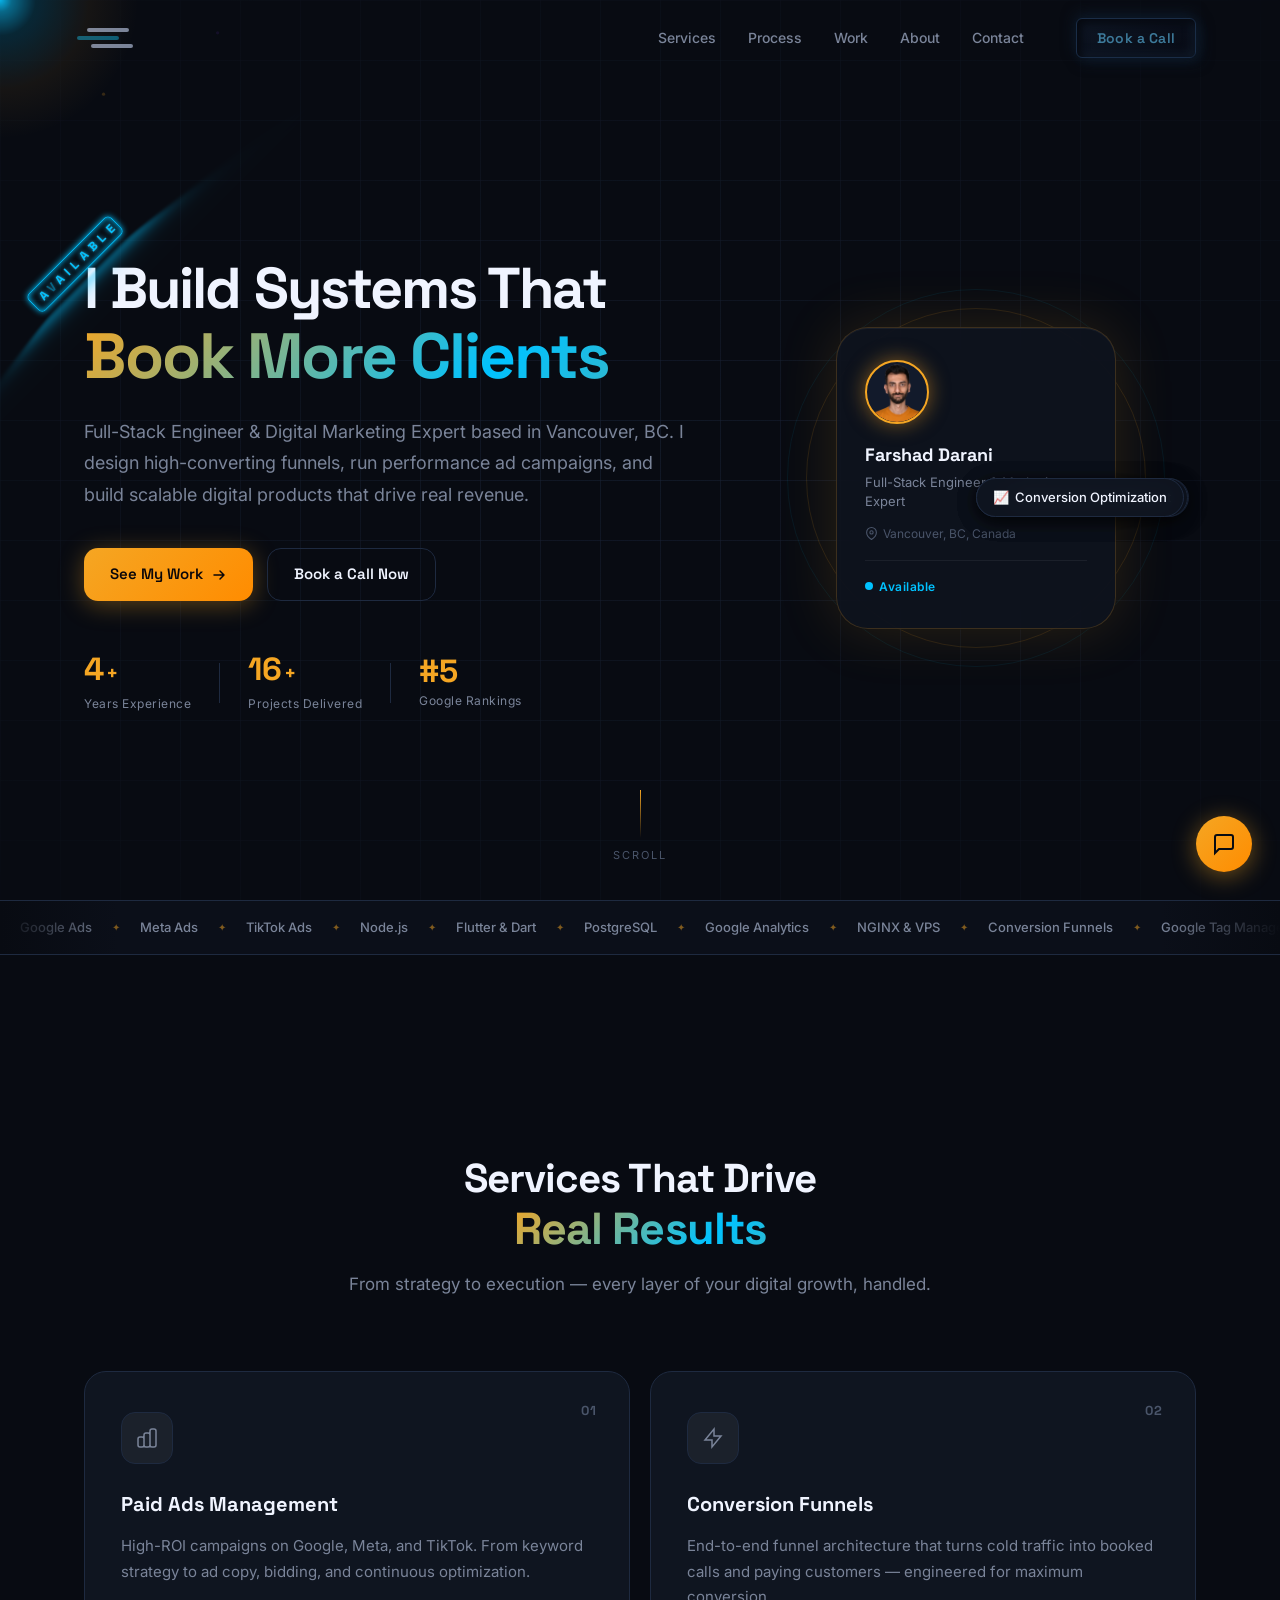
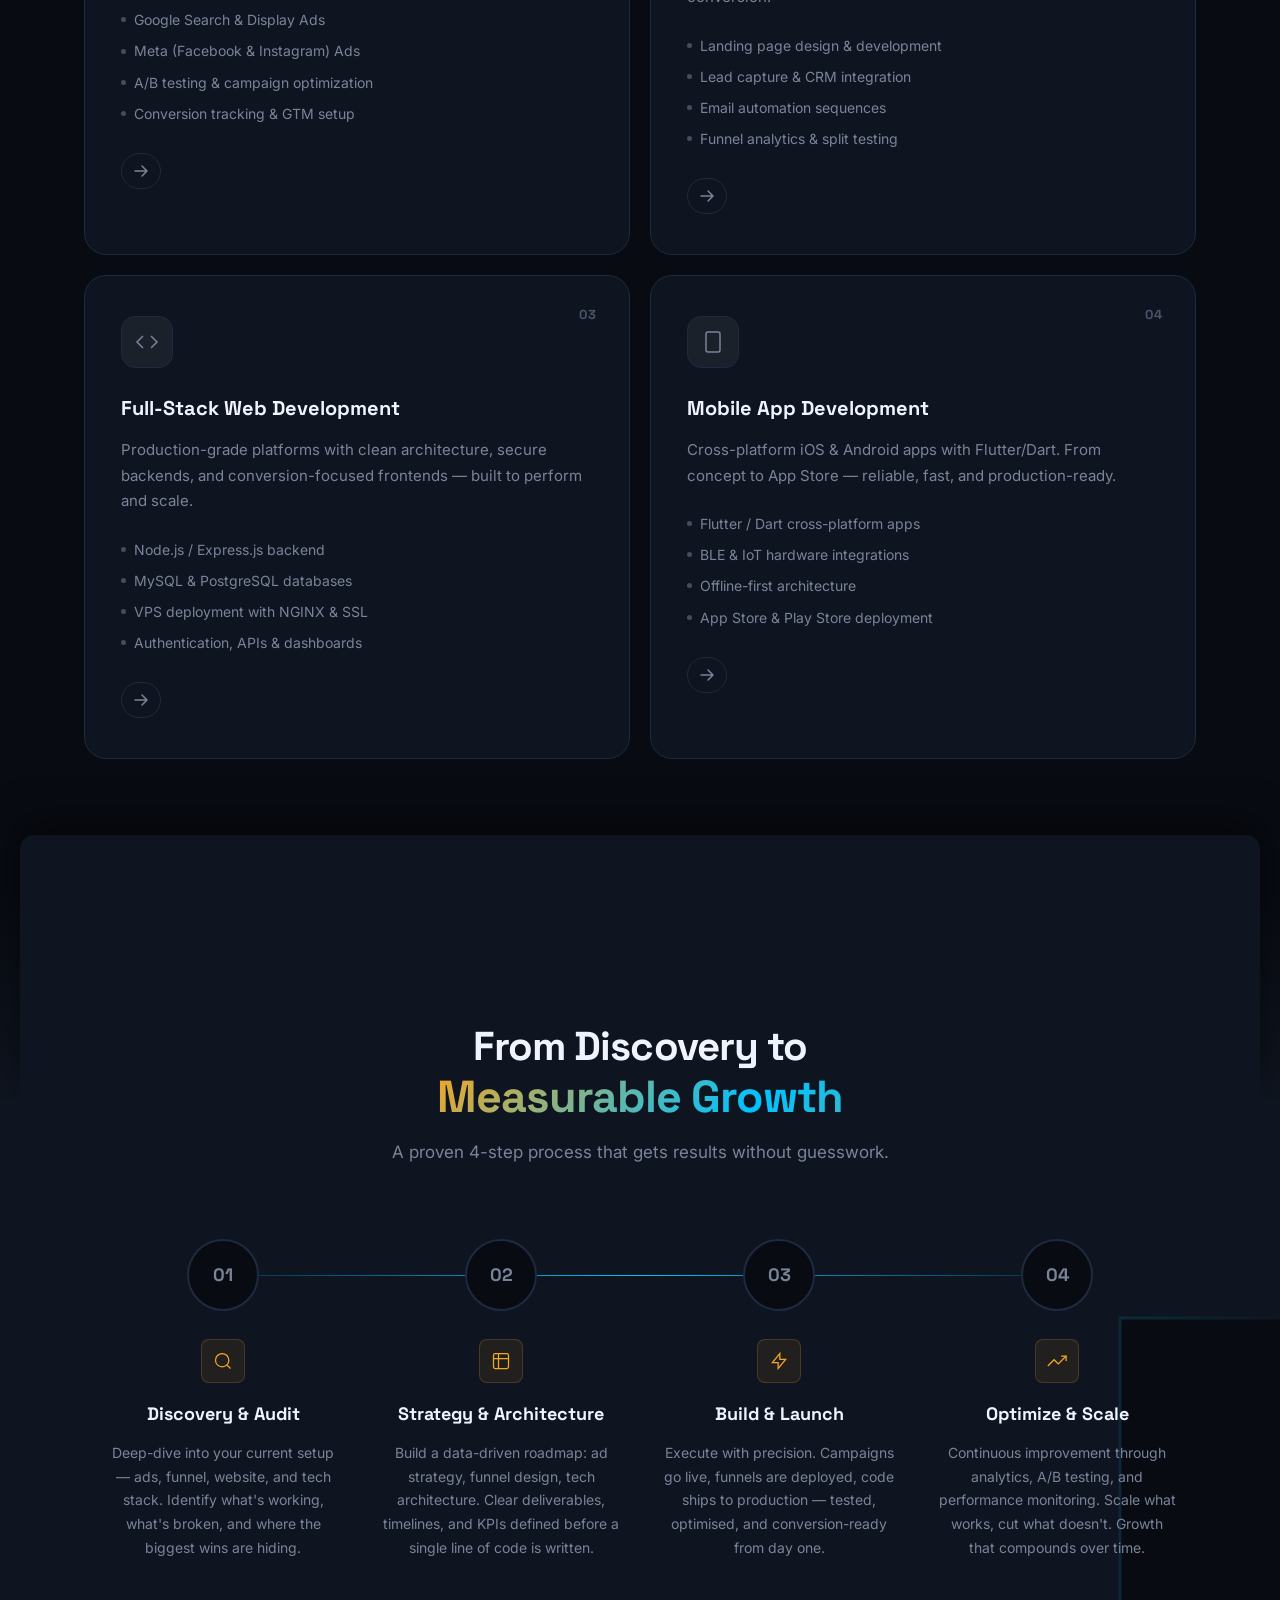
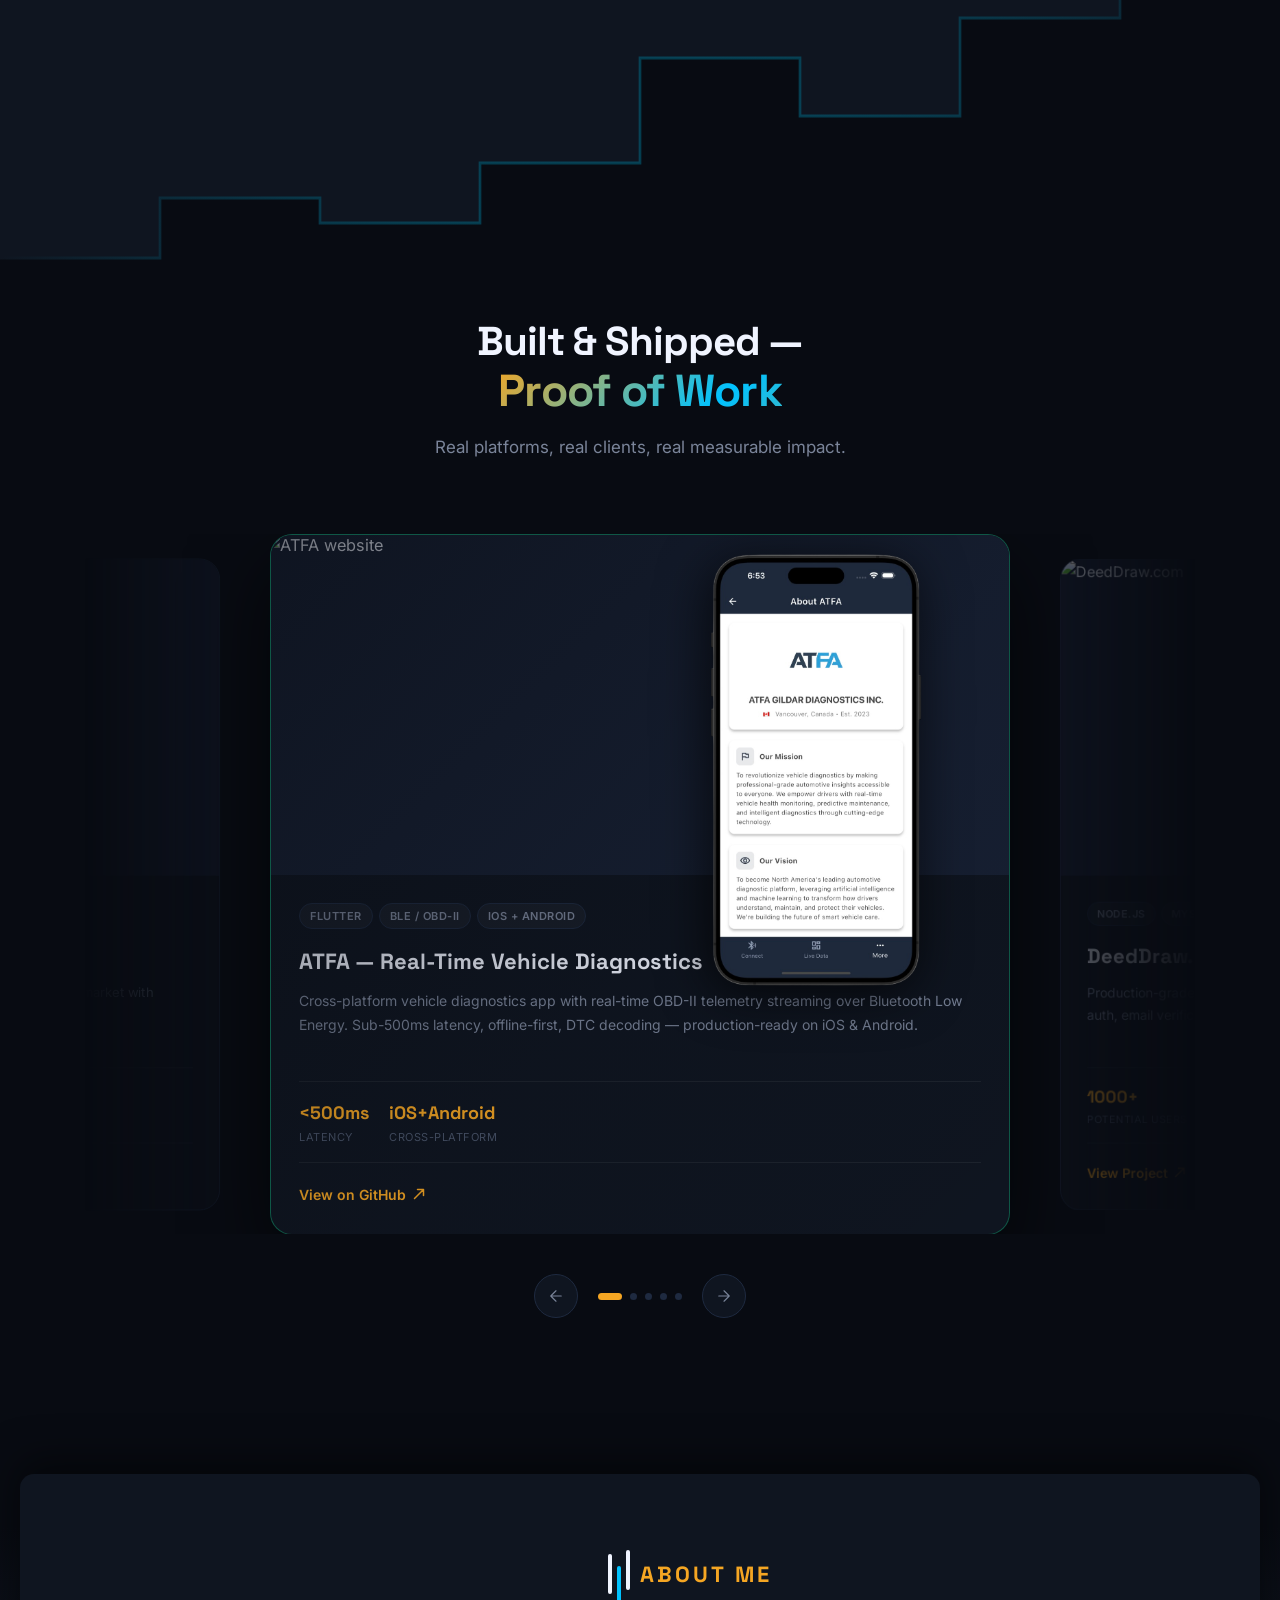
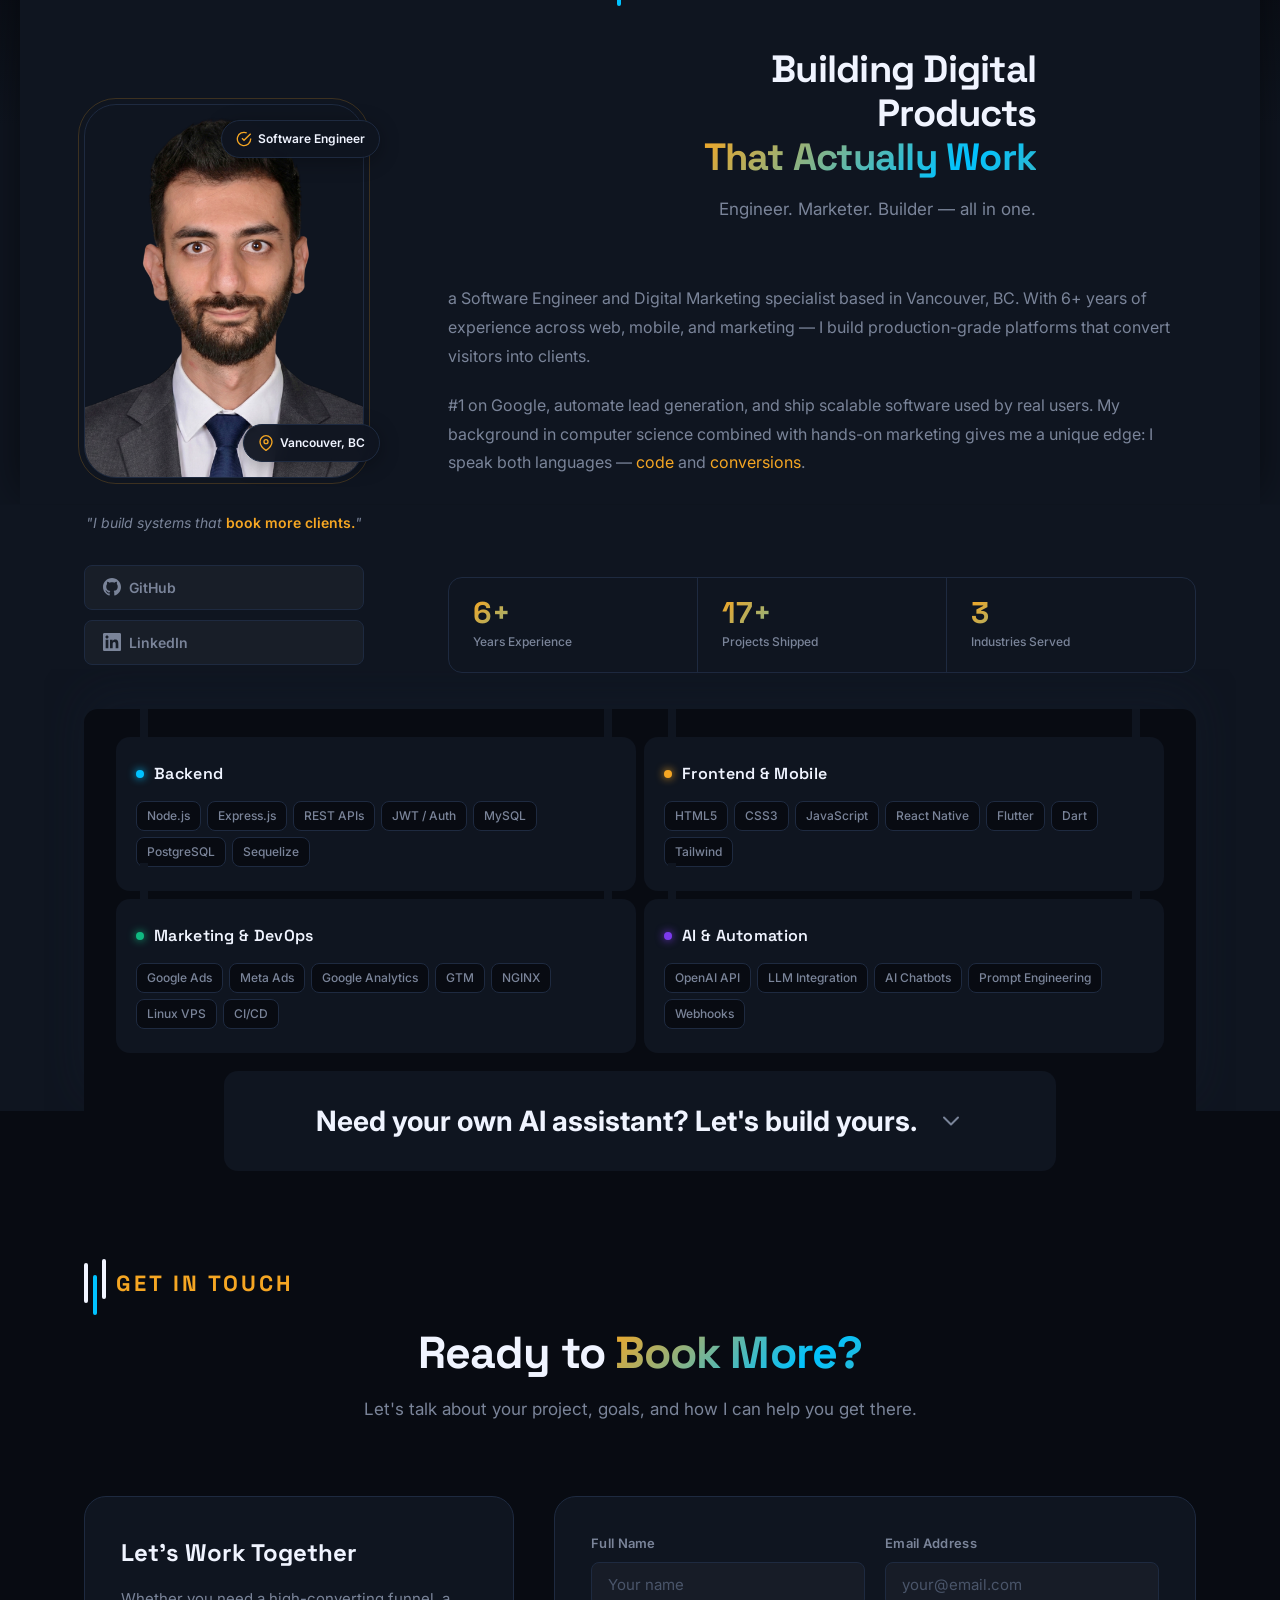
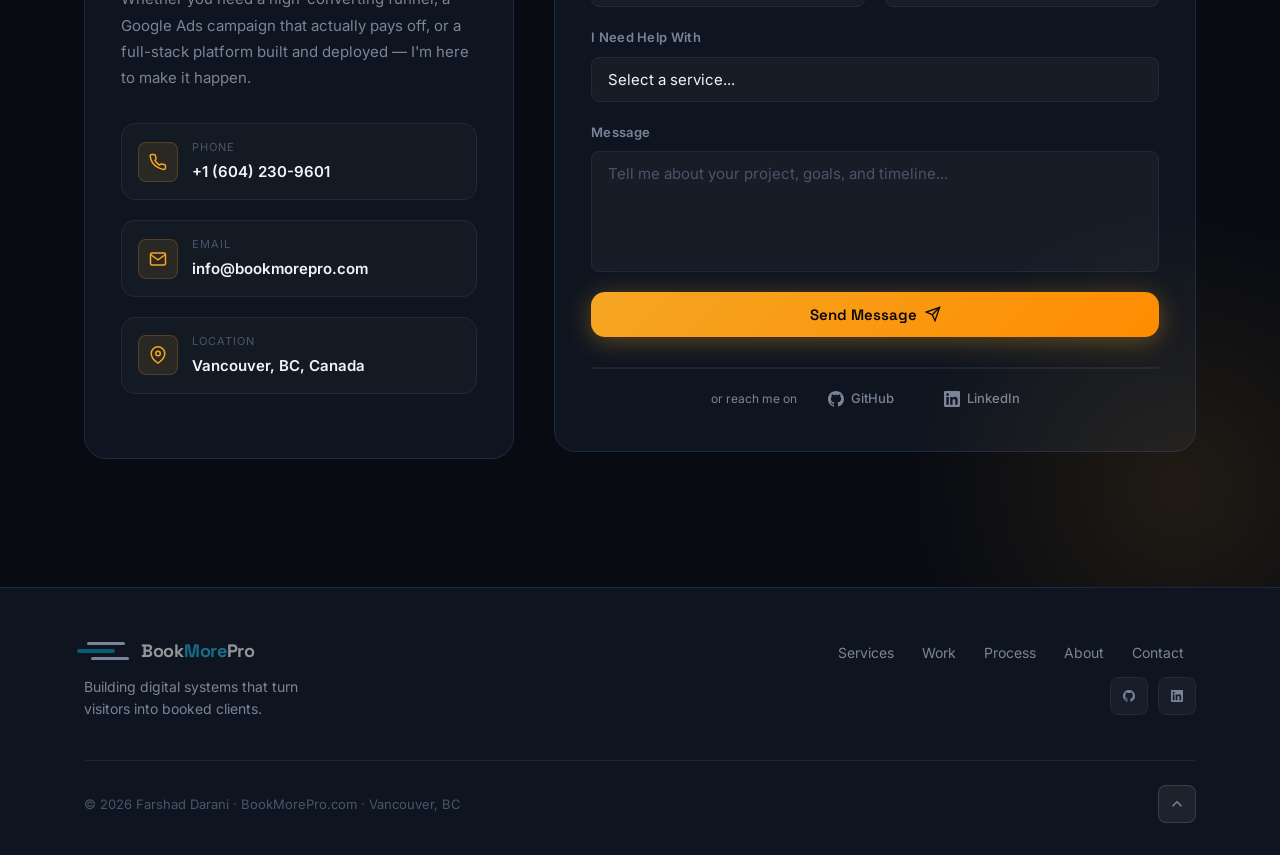
==== commit d20969dc: "About section: fix desktop layout regression, reduce subtitle gap, hide cursor on mobile" ====
--- a/index.html
+++ b/index.html
@@ -125,8 +125,8 @@
     <div class="mobile-menu" id="mobileMenu">
         <div class="mobile-menu__links">
             <a href="#services" class="mobile-menu__link">Services</a>
+            <a href="#process" class="mobile-menu__link">Process</a>
             <a href="#work" class="mobile-menu__link">Work</a>
-            <a href="#process" class="mobile-menu__link">Process</a>
             <a href="#about" class="mobile-menu__link">About</a>
             <a href="#contact" class="mobile-menu__link">Contact</a>
             <div class="galaxy-button mobile-menu__cta">
--- a/assets/css/style.css
+++ b/assets/css/style.css
@@ -63,6 +63,11 @@
   overflow-x: hidden;
   cursor: none;
   -webkit-font-smoothing: antialiased;
+}
+
+@media (hover: none), (pointer: coarse) {
+  body, button, a, input, textarea, select, [data-tilt], [role="button"] { cursor: auto !important; }
+  .cursor { display: none !important; }
 }
 
 img, svg { display: block; max-width: 100%; }
@@ -1907,7 +1912,7 @@
   display: flex;
   justify-content: center;
   margin-top: 40px;
-  margin-bottom: -50px;
+  margin-bottom: 50px;
   position: relative;
   z-index: 1;
   white-space: nowrap;
@@ -1919,7 +1924,7 @@
   border-radius: var(--radius) var(--radius) 0 0;
   background: var(--surface);
   /* top | right | bottom | left */
-  padding: 36px calc(var(--container-px) + 160px) 350px calc(var(--container-px) + 364px + 160px);
+  padding: 36px calc(var(--container-px) + 160px) 280px calc(var(--container-px) + 364px + 160px);
   margin-top: 0;
   margin-bottom: -600px;
   margin-left: calc(-1 * var(--container-px) - 364px);
@@ -1960,7 +1965,7 @@
 .about__title {
   font-size: clamp(26px, 3.5vw, 38px) !important;
   text-align: right;
-  margin-top: -80px;
+  margin-top: 16px;
   margin-bottom: 16px !important;
   position: relative;
   z-index: 1;
@@ -2776,7 +2781,7 @@
   .footer__nav { flex-direction: column; }
 }
 
-@media (max-width: 600px) {
+@media (max-width: 768px) {
   :root { --section-py: 70px; }
 
   .section-header { margin-bottom: 48px; }
@@ -2824,8 +2829,9 @@
   .work-slide--vendfeed .work-slide__phone { bottom: auto; top: 38px; right: 16px; width: 30%; }
   .work-slide--vendfeed .work-slide__img-wrap { height: 56vw; padding: 0; }
 
-  .work > .container > .bar-reveal { margin-left: auto; margin-right: 0; margin-bottom: 16px; }
-  .work > .container > .section-header { margin-bottom: 72px; }
+  .work > .container > .bar-reveal { margin-left: auto; margin-right: 0; margin-bottom: 20px; }
+  .work > .container > .section-header { margin-bottom: 72px; margin-top: 25px; }
+  .work { padding-bottom: 80px; }
 
   .footer__bottom { flex-direction: column; gap: 16px; text-align: center; }
 
@@ -3107,22 +3113,77 @@
 /* ============================================================
    ABOUT BAR-REVEAL — nuclear mobile centre fix (last rule wins)
    ============================================================ */
-@media (max-width: 600px) {
+@media (max-width: 768px) {
   .about__content {
     display: flex !important;
     flex-direction: column !important;
     align-items: center !important;
     text-align: center !important;
-    padding: 40px 24px 32px !important;
+    padding: 20px 24px 24px !important;
     background: var(--surface) !important;
-    border-radius: var(--radius) !important;
-    box-shadow: 0 8px 40px rgba(0,0,0,0.5) !important;
-    margin: 0 !important;
+    border-radius: var(--radius) var(--radius) 0 0 !important;
+    box-shadow: none !important;
+    margin: -50px 0 0 !important;
     top: 0 !important;
     clip-path: none !important;
   }
   .about__content > * {
     position: static !important;
   }
-  .about__title { margin-top: 20px !important; }
-}
+  .about__content > .bar-reveal { margin-bottom: -50px !important; }
+  .about__title { margin-top: 80px !important; }
+  .about__body { gap: 16px !important; align-items: stretch !important; }
+
+  /* Reset desktop negative positioning on profile card */
+  .about__image-wrap { top: 0 !important; margin-bottom: 31px !important; }
+  .about__tagline { top: 0 !important; margin-top: 0 !important; margin-bottom: 31px !important; text-align: center !important; }
+  .about__cta-row { margin-top: 0 !important; align-items: stretch !important; }
+  .about__link { display: flex !important; justify-content: center !important; width: 100% !important; box-sizing: border-box !important; }
+  .about__stat { align-items: center !important; text-align: center !important; }
+  .about__stats-row { margin: 0 !important; }
+
+  /* Skills — single column, reset desktop negative margins */
+  .about__skills-box {
+    grid-template-columns: 1fr !important;
+    margin-left: 0 !important;
+    margin-right: 0 !important;
+    margin-bottom: calc(-1 * var(--section-py)) !important;
+    padding-bottom: calc(var(--section-py) + 28px) !important;
+    clip-path: none !important;
+    border-radius: var(--radius) var(--radius) 0 0 !important;
+  }
+
+  /* AI availability box — remove huge side margins */
+  .about__availability {
+    margin: 0 var(--container-px) !important;
+    padding: 24px 2px 18px !important;
+    flex-direction: column !important;
+    gap: 16px !important;
+  }
+
+  /* Hero card — center avatar */
+  .hero__avatar { margin-left: auto !important; margin-right: auto !important; }
+  .hero__card-location { justify-content: center !important; }
+  .hero__card-status { justify-content: center !important; }
+
+  /* Footer — center brand */
+  .footer__brand { text-align: center !important; }
+  .footer__brand p { max-width: 100% !important; margin-left: auto !important; margin-right: auto !important; }
+  .footer__logo { justify-content: center !important; }
+
+  /* Footer — reorder: brand → social → nav links */
+  .footer__top { flex-direction: column !important; align-items: center !important; gap: 24px !important; }
+  .footer__brand { order: 1 !important; width: 100% !important; }
+  .footer__nav { display: contents !important; }
+  .footer__social { order: 2 !important; justify-content: center !important; }
+  .footer__nav-row { order: 3 !important; justify-content: center !important; flex-wrap: wrap !important; }
+
+  /* Contact — reset AOS translate, full-width boxes */
+  .contact__grid { width: 100% !important; grid-template-columns: 1fr !important; }
+  .contact__info,
+  .contact__form { width: 100% !important; transform: none !important; }
+
+  /* Contact section — push title down, match bar-reveal → header gap to other sections */
+  .contact > .container > .bar-reveal { margin-top: 40px !important; margin-bottom: 24px !important; }
+  .contact > .container > .section-header { margin-bottom: 40px !important; }
+}
